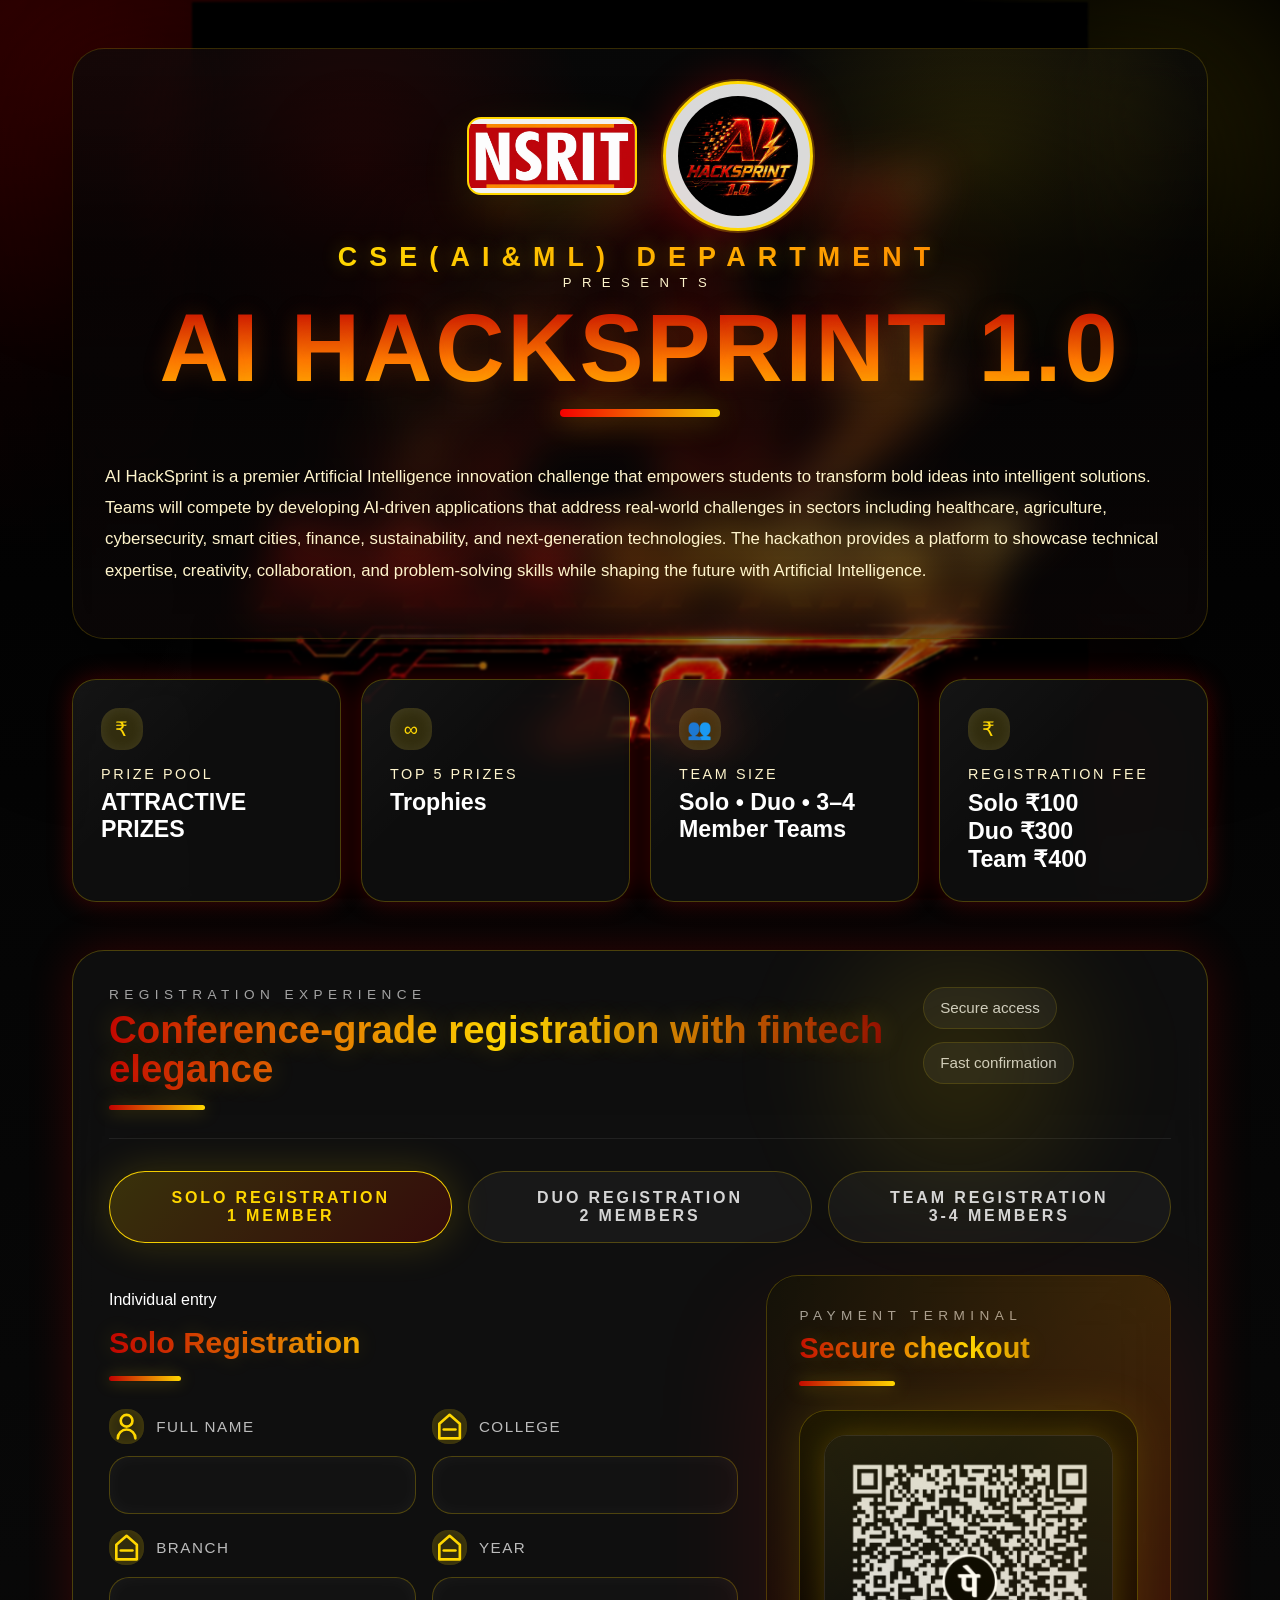
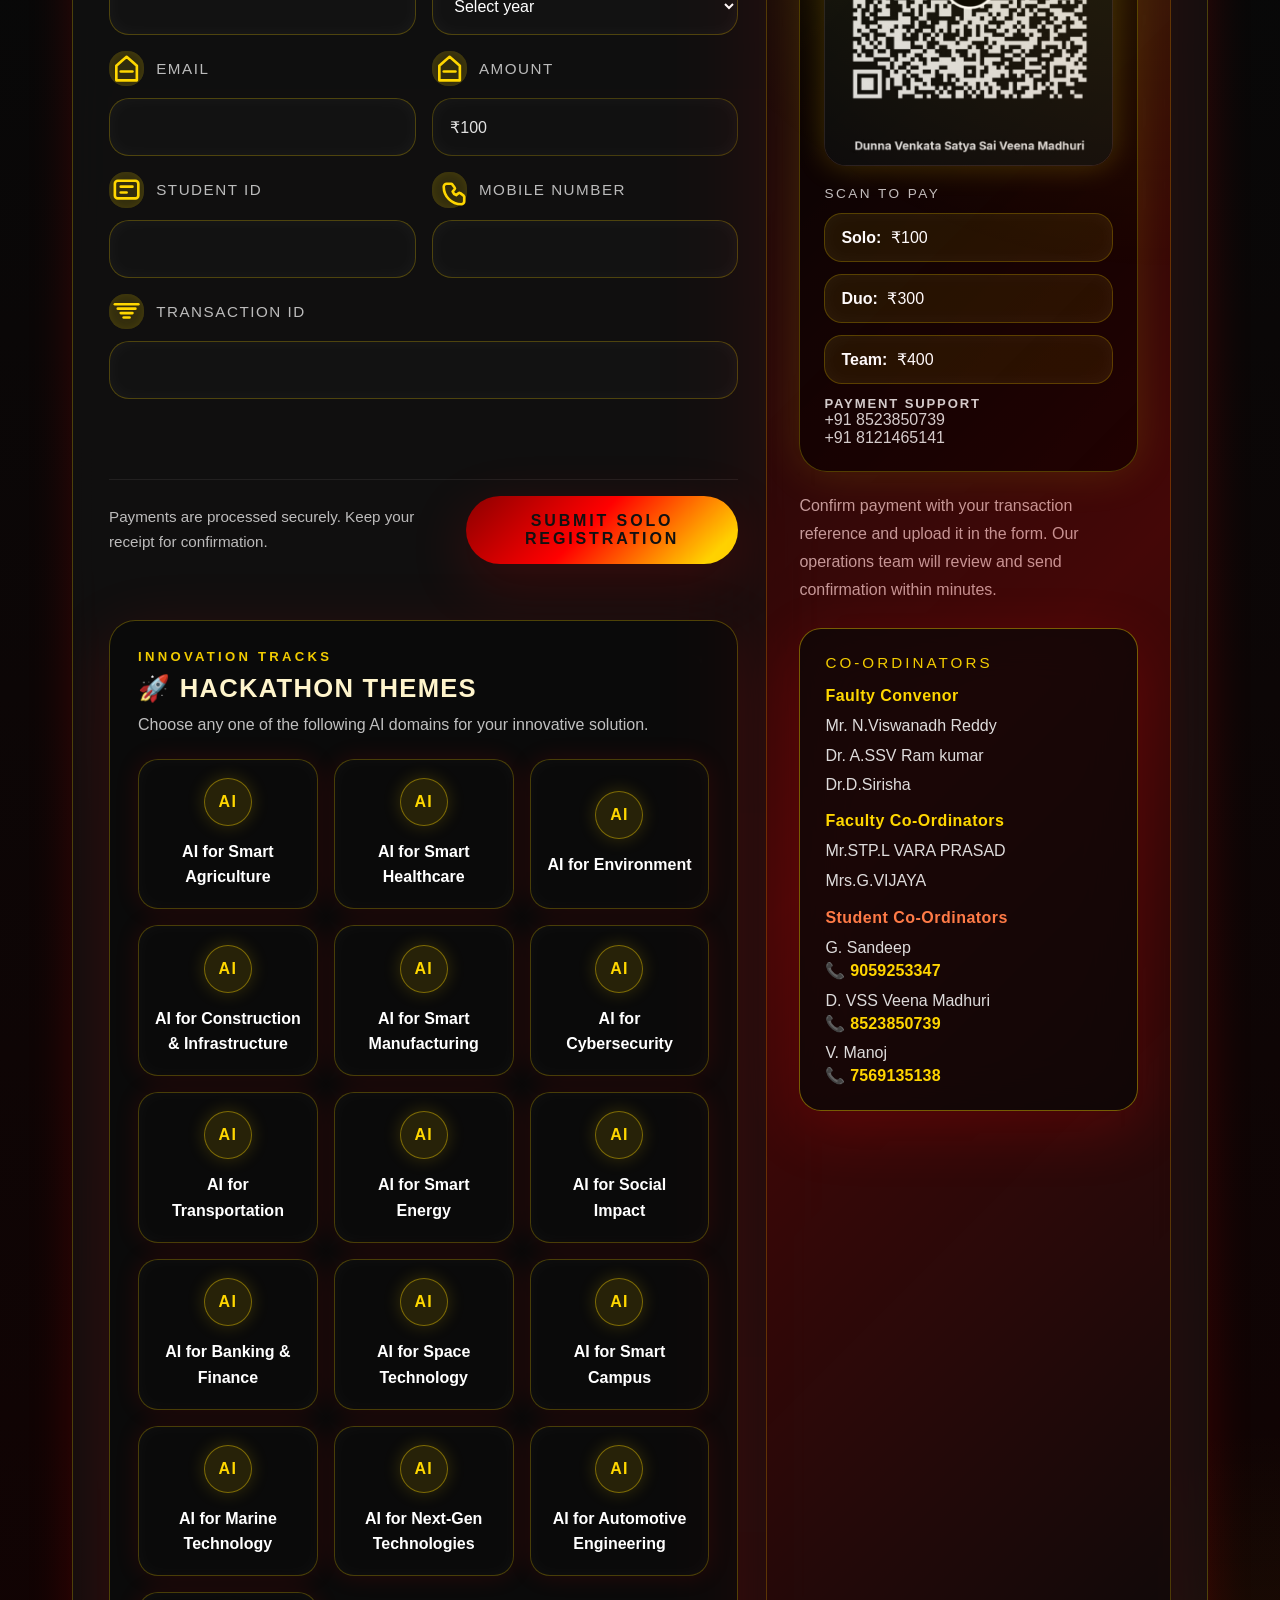
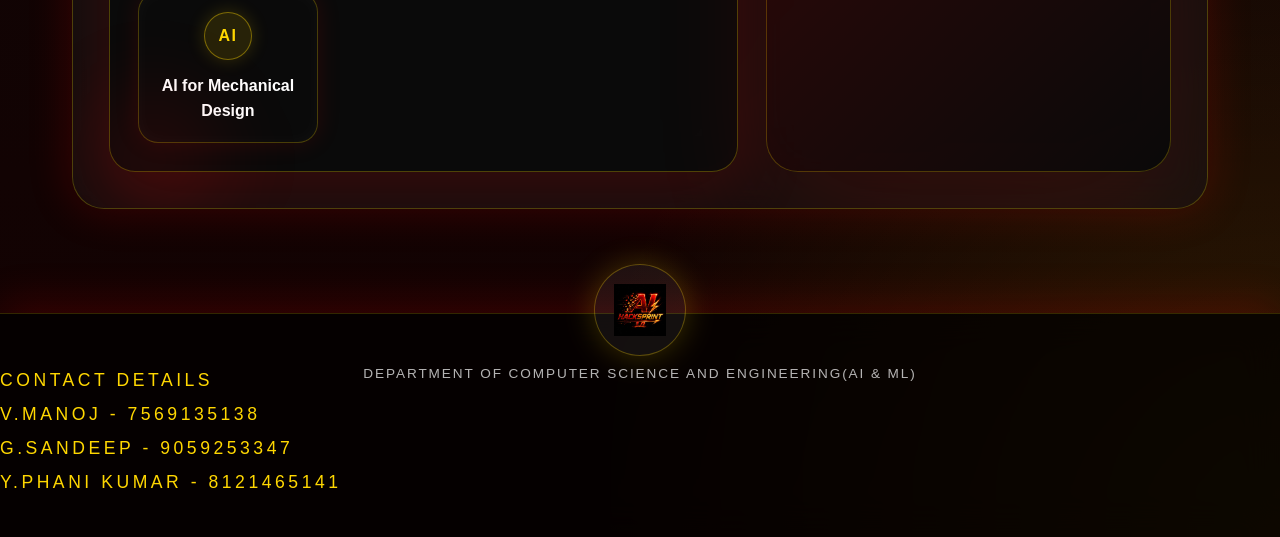
==== index.html @ 6ac60ab5 "Updated AI HackSprint hero section and premium UI" ====
﻿<!DOCTYPE html>
<html lang="en">
<head>
  <meta charset="UTF-8">
  <meta name="viewport" content="width=device-width, initial-scale=1.0">
  <title>AI HACKSPRINT | Premium Hackathon Registration</title>
  <link rel="stylesheet" href="css/style.css">
  <link rel="stylesheet" href="css/animations.css">
  <link rel="stylesheet" href="css/responsive.css">
</head>
<body>
  <main class="page">
    <header class="hero" aria-label="AI HACKSPRINT premium hackathon experience">
      <div class="hero__body">
        <div class="hero__branding">
          <div class="hero__branding-row">
            <div class="hero__logo-stack">
              <img src="images/NSRITLOGO.jpeg" alt="NSRIT logo" class="hero__nsrit-logo">
              <img src="images/logo.jpeg" alt="AI HACKSPRINT logo" class="hero__logo hero__logo--secondary">
            </div>
          </div>

          <div class="hero__brand-copy" aria-label="Department presentation">
            <p class="hero__premium-heading hero__premium-heading--main">CSE(AI&ML) DEPARTMENT</p>
            <p class="hero__premium-heading hero__premium-heading--sub">PRESENTS</p>
          </div>

          <h1 class="hero__title hero__title--hero">AI HACKSPRINT 1.0</h1>
          <p class="hero__subtitle"></p>
        </div>

        <div class="hero__summary">
          <p>AI HackSprint is a premier Artificial Intelligence innovation challenge that empowers students to transform bold ideas into intelligent solutions. Teams will compete by developing AI-driven applications that address real-world challenges in sectors including healthcare, agriculture, cybersecurity, smart cities, finance, sustainability, and next-generation technologies. The hackathon provides a platform to showcase technical expertise, creativity, collaboration, and problem-solving skills while shaping the future with Artificial Intelligence.</p>
        </div>
      </div>
    </header>

    <section class="overview-cards" aria-label="Event highlights">
      <article class="overview-card">
        <span class="overview-card__icon" aria-hidden="true">₹</span>
        <p class="overview-card__label">Prize Pool</p>
        <p class="overview-card__value">ATTRACTIVE PRIZES </p>
      </article>
      <article class="overview-card">
        <span class="overview-card__icon" aria-hidden="true">∞</span>
        <p class="overview-card__label">TOP 5 PRIZES </p>
        <p class="overview-card__value">Trophies</p>
      </article>
      <article class="overview-card">
        <span class="overview-card__icon" aria-hidden="true">👥</span>
        <p class="overview-card__label">Team Size</p>
        <p class="overview-card__value">Solo • Duo • 3–4 Member Teams</p>
      </article>
      <article class="overview-card">
        <span class="overview-card__icon" aria-hidden="true">₹</span>
        <p class="overview-card__label">Registration Fee</p>
        <p class="overview-card__value">Solo ₹100<br>Duo ₹300<br>Team ₹400</p>
      </article>
    </section>

    <section class="portal-card" aria-label="Premium registration card">
      <div class="portal-card__header">
        <div>
          <p class="portal-card__eyebrow">Registration Experience</p>
          <h2 class="portal-card__heading">Conference-grade registration with fintech elegance</h2>
        </div>
        <div class="portal-card__meta">
          <span>Secure access</span>
          <span>Fast confirmation</span>
        </div>
      </div>

      <div class="portal-card__switch" role="tablist" aria-label="Registration type tabs">
        <button type="button" class="tab-button tab-button--active" id="soloRegistrationBtn" role="tab" aria-selected="true" aria-controls="soloPanel">Solo Registration<br>1 MEMBER</br></button>
        <button type="button" class="tab-button" id="duoRegistrationBtn" role="tab" aria-selected="false" aria-controls="duoPanel">Duo Registration<br>2 MEMBERS</br></button>
        <button type="button" class="tab-button" id="teamRegistrationBtn" role="tab" aria-selected="false" aria-controls="teamPanel">Team Registration<br>3-4 MEMBERS</br></button>
      </div>

      <div class="portal-card__content">
        <main class="registration-area">
          <section class="registration-panel registration-panel--active" id="soloPanel" aria-labelledby="soloPanelTitle" role="tabpanel">
            <div class="registration-panel__header">
              <p class="registration-panel__eyebrow">Individual entry</p>
              <h3 class="registration-panel__title" id="soloPanelTitle">Solo Registration</h3>
            </div>

            <form class="registration-form" id="soloForm" novalidate>
              <div class="field-grid">
                <label class="field">
                  <div class="field__label-row">
                    <span class="field__icon" aria-hidden="true">
                      <svg viewBox="0 0 24 24" fill="none" xmlns="http://www.w3.org/2000/svg"><path d="M12 12C14.2091 12 16 10.2091 16 8C16 5.79086 14.2091 4 12 4C9.79086 4 8 5.79086 8 8C8 10.2091 9.79086 12 12 12Z" stroke="currentColor" stroke-width="1.8" stroke-linecap="round" stroke-linejoin="round"/><path d="M6 20C6 16.6863 8.68629 14 12 14C15.3137 14 18 16.6863 18 20" stroke="currentColor" stroke-width="1.8" stroke-linecap="round" stroke-linejoin="round"/></svg>
                    </span>
                    <span class="field__label">Full Name</span>
                  </div>
                  <input type="text" name="leaderName" class="field__input" autocomplete="name" required>
                </label>

                <label class="field">
                  <div class="field__label-row">
                    <span class="field__icon" aria-hidden="true">
                      <svg viewBox="0 0 24 24" fill="none" xmlns="http://www.w3.org/2000/svg"><path d="M5 20H19V10L12 4L5 10V20Z" stroke="currentColor" stroke-width="1.8" stroke-linecap="round" stroke-linejoin="round"/><path d="M8 14H16" stroke="currentColor" stroke-width="1.8" stroke-linecap="round"/></svg>
                    </span>
                    <span class="field__label">College</span>
                  </div>
                  <input type="text" name="college" class="field__input" autocomplete="organization" required>
                </label>

                <label class="field">
                  <div class="field__label-row">
                    <span class="field__icon" aria-hidden="true">
                      <svg viewBox="0 0 24 24" fill="none" xmlns="http://www.w3.org/2000/svg"><path d="M5 20H19V10L12 4L5 10V20Z" stroke="currentColor" stroke-width="1.8" stroke-linecap="round" stroke-linejoin="round"/><path d="M8 14H16" stroke="currentColor" stroke-width="1.8" stroke-linecap="round"/></svg>
                    </span>
                    <span class="field__label">Branch</span>
                  </div>
                  <input type="text" name="branch" class="field__input" required>
                </label>

                <label class="field">
                  <div class="field__label-row">
                    <span class="field__icon" aria-hidden="true">
                      <svg viewBox="0 0 24 24" fill="none" xmlns="http://www.w3.org/2000/svg"><path d="M5 20H19V10L12 4L5 10V20Z" stroke="currentColor" stroke-width="1.8" stroke-linecap="round" stroke-linejoin="round"/><path d="M8 14H16" stroke="currentColor" stroke-width="1.8" stroke-linecap="round"/></svg>
                    </span>
                    <span class="field__label">Year</span>
                  </div>
                  <select name="year" class="field__input" required>
                    <option value="">Select year</option>
                    <option value="1st Year">1st Year</option>
                    <option value="2nd Year">2nd Year</option>
                    <option value="3rd Year">3rd Year</option>
                    <option value="4th Year">4th Year</option>
                  </select>
                </label>

                <label class="field">
                  <div class="field__label-row">
                    <span class="field__icon" aria-hidden="true">
                      <svg viewBox="0 0 24 24" fill="none" xmlns="http://www.w3.org/2000/svg"><path d="M5 20H19V10L12 4L5 10V20Z" stroke="currentColor" stroke-width="1.8" stroke-linecap="round" stroke-linejoin="round"/><path d="M8 14H16" stroke="currentColor" stroke-width="1.8" stroke-linecap="round"/></svg>
                    </span>
                    <span class="field__label">Email</span>
                  </div>
                  <input type="email" name="email" class="field__input" required>
                </label>

                <label class="field">
                  <div class="field__label-row">
                    <span class="field__icon" aria-hidden="true">
                      <svg viewBox="0 0 24 24" fill="none" xmlns="http://www.w3.org/2000/svg"><path d="M5 20H19V10L12 4L5 10V20Z" stroke="currentColor" stroke-width="1.8" stroke-linecap="round" stroke-linejoin="round"/><path d="M8 14H16" stroke="currentColor" stroke-width="1.8" stroke-linecap="round"/></svg>
                    </span>
                    <span class="field__label">Amount</span>
                  </div>
                  <input type="text" name="amount" class="field__input" value="₹100" readonly required>
                </label>

                <label class="field">
                  <div class="field__label-row">
                    <span class="field__icon" aria-hidden="true">
                      <svg viewBox="0 0 24 24" fill="none" xmlns="http://www.w3.org/2000/svg"><rect x="4" y="6" width="16" height="12" rx="2" stroke="currentColor" stroke-width="1.8"/><path d="M8 10H16" stroke="currentColor" stroke-width="1.8" stroke-linecap="round"/><path d="M8 14H12" stroke="currentColor" stroke-width="1.8" stroke-linecap="round"/></svg>
                    </span>
                    <span class="field__label">Student ID</span>
                  </div>
                  <input type="text" name="rollNumber" class="field__input" required>
                </label>

                <label class="field">
                  <div class="field__label-row">
                    <span class="field__icon" aria-hidden="true">
                      <svg viewBox="0 0 24 24" fill="none" xmlns="http://www.w3.org/2000/svg"><path d="M22 16.92V20C22 20.5304 21.7893 21.0391 21.4142 21.4142C21.0391 21.7893 20.5304 22 20 22C13.3726 22 8 16.6274 8 10C8 9.46957 8.21071 8.96086 8.58579 8.58579C8.96086 8.21071 9.46957 8 10 8H13.08C13.3269 8 13.5626 8.10536 13.7322 8.2929L15.42 10.58C15.7032 10.9313 15.7027 11.4209 15.4174 11.7713L14.09 13.42C14.4474 14.5457 15.3053 15.4037 16.43 15.761L18.08 14.43C18.4304 14.1447 18.92 14.1442 19.2713 14.4274L21.58 16.12C21.768 16.2899 21.873 16.5256 21.873 16.7725V16.92Z" stroke="currentColor" stroke-width="1.8" stroke-linecap="round" stroke-linejoin="round"/></svg>
                    </span>
                    <span class="field__label">Mobile Number</span>
                  </div>
                  <input type="tel" name="mobile" class="field__input" autocomplete="tel" required>
                </label>

                <label class="field field--full">
                  <div class="field__label-row">
                    <span class="field__icon" aria-hidden="true">
                      <svg viewBox="0 0 24 24" fill="none" xmlns="http://www.w3.org/2000/svg"><path d="M4 7H20" stroke="currentColor" stroke-width="1.8" stroke-linecap="round"/><path d="M6 10H18" stroke="currentColor" stroke-width="1.8" stroke-linecap="round"/><path d="M8 13H16" stroke="currentColor" stroke-width="1.8" stroke-linecap="round"/><path d="M10 16H14" stroke="currentColor" stroke-width="1.8" stroke-linecap="round"/></svg>
                    </span>
                    <span class="field__label">Transaction ID</span>
                  </div>
                  <input type="text" name="transactionId" class="field__input" required>
                </label>
              </div>

              <div class="form-status" id="soloStatus" aria-live="polite"></div>

              <div class="form-footer">
                <p class="form-footer__note">Payments are processed securely. Keep your receipt for confirmation.</p>
                <button type="submit" class="button button--primary">Submit Solo Registration</button>
              </div>
            </form>
          </section>

          <section class="registration-panel" id="duoPanel" aria-labelledby="duoPanelTitle" role="tabpanel" hidden>
            <div class="registration-panel__header">
              <p class="registration-panel__eyebrow">Duo entry</p>
              <h3 class="registration-panel__title" id="duoPanelTitle">Duo Registration</h3>
            </div>

            <form class="registration-form" id="duoForm" novalidate>
              <div class="field-grid">
                <label class="field">
                  <div class="field__label-row">
                    <span class="field__icon" aria-hidden="true">
                      <svg viewBox="0 0 24 24" fill="none" xmlns="http://www.w3.org/2000/svg"><path d="M16 21V19C16 17.9391 15.5786 16.9217 14.8284 16.1716C14.0783 15.4214 13.0609 15 12 15C10.9391 15 9.92172 15.4214 9.17157 16.1716C8.42143 16.9217 8 17.9391 8 19V21" stroke="currentColor" stroke-width="1.8" stroke-linecap="round" stroke-linejoin="round"/><path d="M12 11C14.2091 11 16 9.20914 16 7C16 4.79086 14.2091 3 12 3C9.79086 3 8 4.79086 8 7C8 9.20914 9.79086 11 12 11Z" stroke="currentColor" stroke-width="1.8" stroke-linecap="round" stroke-linejoin="round"/><path d="M20 8V13" stroke="currentColor" stroke-width="1.8" stroke-linecap="round"/><path d="M4 8V13" stroke="currentColor" stroke-width="1.8" stroke-linecap="round"/><path d="M4 13H20" stroke="currentColor" stroke-width="1.8" stroke-linecap="round"/></svg>
                    </span>
                    <span class="field__label">Team Name</span>
                  </div>
                  <input type="text" name="teamName" class="field__input" required>
                </label>

                <label class="field">
                  <div class="field__label-row">
                    <span class="field__icon" aria-hidden="true">
                      <svg viewBox="0 0 24 24" fill="none" xmlns="http://www.w3.org/2000/svg"><path d="M12 12C14.2091 12 16 10.2091 16 8C16 5.79086 14.2091 4 12 4C9.79086 4 8 5.79086 8 8C8 10.2091 9.79086 12 12 12Z" stroke="currentColor" stroke-width="1.8" stroke-linecap="round" stroke-linejoin="round"/><path d="M6 20C6 16.6863 8.68629 14 12 14C15.3137 14 18 16.6863 18 20" stroke="currentColor" stroke-width="1.8" stroke-linecap="round" stroke-linejoin="round"/></svg>
                    </span>
                    <span class="field__label">Leader Full Name</span>
                  </div>
                  <input type="text" name="leaderName" class="field__input" autocomplete="name" required>
                </label>

                <label class="field">
                  <div class="field__label-row">
                    <span class="field__icon" aria-hidden="true">
                      <svg viewBox="0 0 24 24" fill="none" xmlns="http://www.w3.org/2000/svg"><path d="M22 16.92V20C22 20.5304 21.7893 21.0391 21.4142 21.4142C21.0391 21.7893 20.5304 22 20 22C13.3726 22 8 16.6274 8 10C8 9.46957 8.21071 8.96086 8.58579 8.58579C8.96086 8.21071 9.46957 8 10 8H13.08C13.3269 8 13.5626 8.10536 13.7322 8.2929L15.42 10.58C15.7032 10.9313 15.7027 11.4209 15.4174 11.7713L14.09 13.42C14.4474 14.5457 15.3053 15.4037 16.43 15.761L18.08 14.43C18.4304 14.1447 18.92 14.1442 19.2713 14.4274L21.58 16.12C21.768 16.2899 21.873 16.5256 21.873 16.7725V16.92Z" stroke="currentColor" stroke-width="1.8" stroke-linecap="round" stroke-linejoin="round"/></svg>
                    </span>
                    <span class="field__label">Leader Roll Number</span>
                  </div>
                  <input type="text" name="leaderRollNumber" class="field__input" required>
                </label>

                <label class="field">
                  <div class="field__label-row">
                    <span class="field__icon" aria-hidden="true">
                      <svg viewBox="0 0 24 24" fill="none" xmlns="http://www.w3.org/2000/svg"><path d="M22 16.92V20C22 20.5304 21.7893 21.0391 21.4142 21.4142C21.0391 21.7893 20.5304 22 20 22C13.3726 22 8 16.6274 8 10C8 9.46957 8.21071 8.96086 8.58579 8.58579C8.96086 8.21071 9.46957 8 10 8H13.08C13.3269 8 13.5626 8.10536 13.7322 8.2929L15.42 10.58C15.7032 10.9313 15.7027 11.4209 15.4174 11.7713L14.09 13.42C14.4474 14.5457 15.3053 15.4037 16.43 15.761L18.08 14.43C18.4304 14.1447 18.92 14.1442 19.2713 14.4274L21.58 16.12C21.768 16.2899 21.873 16.5256 21.873 16.7725V16.92Z" stroke="currentColor" stroke-width="1.8" stroke-linecap="round" stroke-linejoin="round"/></svg>
                    </span>
                    <span class="field__label">Leader Mobile Number</span>
                  </div>
                  <input type="tel" name="leaderMobile" class="field__input" autocomplete="tel" required>
                </label>

                <label class="field">
                  <div class="field__label-row">
                    <span class="field__icon" aria-hidden="true">
                      <svg viewBox="0 0 24 24" fill="none" xmlns="http://www.w3.org/2000/svg"><path d="M5 20H19V10L12 4L5 10V20Z" stroke="currentColor" stroke-width="1.8" stroke-linecap="round" stroke-linejoin="round"/><path d="M8 14H16" stroke="currentColor" stroke-width="1.8" stroke-linecap="round"/></svg>
                    </span>
                    <span class="field__label">Leader Email Address</span>
                  </div>
                  <input type="email" name="leaderEmail" class="field__input" required>
                </label>

                <label class="field">
                  <div class="field__label-row">
                    <span class="field__icon" aria-hidden="true">
                      <svg viewBox="0 0 24 24" fill="none" xmlns="http://www.w3.org/2000/svg"><path d="M5 20H19V10L12 4L5 10V20Z" stroke="currentColor" stroke-width="1.8" stroke-linecap="round" stroke-linejoin="round"/><path d="M8 14H16" stroke="currentColor" stroke-width="1.8" stroke-linecap="round"/></svg>
                    </span>
                    <span class="field__label">Leader Branch</span>
                  </div>
                  <input type="text" name="leaderBranch" class="field__input" required>
                </label>

                <label class="field">
                  <div class="field__label-row">
                    <span class="field__icon" aria-hidden="true">
                      <svg viewBox="0 0 24 24" fill="none" xmlns="http://www.w3.org/2000/svg"><path d="M5 20H19V10L12 4L5 10V20Z" stroke="currentColor" stroke-width="1.8" stroke-linecap="round" stroke-linejoin="round"/><path d="M8 14H16" stroke="currentColor" stroke-width="1.8" stroke-linecap="round"/></svg>
                    </span>
                    <span class="field__label">Leader Year</span>
                  </div>
                  <select name="leaderYear" class="field__input" required>
                    <option value="">Select year</option>
                    <option value="1st Year">1st Year</option>
                    <option value="2nd Year">2nd Year</option>
                    <option value="3rd Year">3rd Year</option>
                    <option value="4th Year">4th Year</option>
                  </select>
                </label>

                <label class="field">
                  <div class="field__label-row">
                    <span class="field__icon" aria-hidden="true">
                      <svg viewBox="0 0 24 24" fill="none" xmlns="http://www.w3.org/2000/svg"><path d="M5 20H19V10L12 4L5 10V20Z" stroke="currentColor" stroke-width="1.8" stroke-linecap="round" stroke-linejoin="round"/><path d="M8 14H16" stroke="currentColor" stroke-width="1.8" stroke-linecap="round"/></svg>
                    </span>
                    <span class="field__label">College Name</span>
                  </div>
                  <input type="text" name="college" class="field__input" required>
                </label>

                <label class="field">
                  <div class="field__label-row">
                    <span class="field__icon" aria-hidden="true">
                      <svg viewBox="0 0 24 24" fill="none" xmlns="http://www.w3.org/2000/svg"><path d="M12 12C14.2091 12 16 10.2091 16 8C16 5.79086 14.2091 4 12 4C9.79086 4 8 5.79086 8 8C8 10.2091 9.79086 12 12 12Z" stroke="currentColor" stroke-width="1.8" stroke-linecap="round" stroke-linejoin="round"/><path d="M6 20C6 16.6863 8.68629 14 12 14C15.3137 14 18 16.6863 18 20" stroke="currentColor" stroke-width="1.8" stroke-linecap="round" stroke-linejoin="round"/></svg>
                    </span>
                    <span class="field__label">Member 2 Full Name</span>
                  </div>
                  <input type="text" name="member2Name" class="field__input" required>
                </label>

                <label class="field">
                  <div class="field__label-row">
                    <span class="field__icon" aria-hidden="true">
                      <svg viewBox="0 0 24 24" fill="none" xmlns="http://www.w3.org/2000/svg"><path d="M22 16.92V20C22 20.5304 21.7893 21.0391 21.4142 21.4142C21.0391 21.7893 20.5304 22 20 22C13.3726 22 8 16.6274 8 10C8 9.46957 8.21071 8.96086 8.58579 8.58579C8.96086 8.21071 9.46957 8 10 8H13.08C13.3269 8 13.5626 8.10536 13.7322 8.2929L15.42 10.58C15.7032 10.9313 15.7027 11.4209 15.4174 11.7713L14.09 13.42C14.4474 14.5457 15.3053 15.4037 16.43 15.761L18.08 14.43C18.4304 14.1447 18.92 14.1442 19.2713 14.4274L21.58 16.12C21.768 16.2899 21.873 16.5256 21.873 16.7725V16.92Z" stroke="currentColor" stroke-width="1.8" stroke-linecap="round" stroke-linejoin="round"/></svg>
                    </span>
                    <span class="field__label">Member 2 Roll Number</span>
                  </div>
                  <input type="text" name="member2RollNumber" class="field__input" required>
                </label>

                <label class="field">
                  <div class="field__label-row">
                    <span class="field__icon" aria-hidden="true">
                      <svg viewBox="0 0 24 24" fill="none" xmlns="http://www.w3.org/2000/svg"><path d="M22 16.92V20C22 20.5304 21.7893 21.0391 21.4142 21.4142C21.0391 21.7893 20.5304 22 20 22C13.3726 22 8 16.6274 8 10C8 9.46957 8.21071 8.96086 8.58579 8.58579C8.96086 8.21071 9.46957 8 10 8H13.08C13.3269 8 13.5626 8.10536 13.7322 8.2929L15.42 10.58C15.7032 10.9313 15.7027 11.4209 15.4174 11.7713L14.09 13.42C14.4474 14.5457 15.3053 15.4037 16.43 15.761L18.08 14.43C18.4304 14.1447 18.92 14.1442 19.2713 14.4274L21.58 16.12C21.768 16.2899 21.873 16.5256 21.873 16.7725V16.92Z" stroke="currentColor" stroke-width="1.8" stroke-linecap="round" stroke-linejoin="round"/></svg>
                    </span>
                    <span class="field__label">Member 2 Mobile Number</span>
                  </div>
                  <input type="tel" name="member2Mobile" class="field__input" required>
                </label>

                <label class="field">
                  <div class="field__label-row">
                    <span class="field__icon" aria-hidden="true">
                      <svg viewBox="0 0 24 24" fill="none" xmlns="http://www.w3.org/2000/svg"><path d="M5 20H19V10L12 4L5 10V20Z" stroke="currentColor" stroke-width="1.8" stroke-linecap="round" stroke-linejoin="round"/><path d="M8 14H16" stroke="currentColor" stroke-width="1.8" stroke-linecap="round"/></svg>
                    </span>
                    <span class="field__label">Member 2 Email Address</span>
                  </div>
                  <input type="email" name="member2Email" class="field__input" required>
                </label>

                <label class="field">
                  <div class="field__label-row">
                    <span class="field__icon" aria-hidden="true">
                      <svg viewBox="0 0 24 24" fill="none" xmlns="http://www.w3.org/2000/svg"><path d="M5 20H19V10L12 4L5 10V20Z" stroke="currentColor" stroke-width="1.8" stroke-linecap="round" stroke-linejoin="round"/><path d="M8 14H16" stroke="currentColor" stroke-width="1.8" stroke-linecap="round"/></svg>
                    </span>
                    <span class="field__label">Member 2 Branch</span>
                  </div>
                  <input type="text" name="member2Branch" class="field__input" required>
                </label>

                <label class="field">
                  <div class="field__label-row">
                    <span class="field__icon" aria-hidden="true">
                      <svg viewBox="0 0 24 24" fill="none" xmlns="http://www.w3.org/2000/svg"><path d="M5 20H19V10L12 4L5 10V20Z" stroke="currentColor" stroke-width="1.8" stroke-linecap="round" stroke-linejoin="round"/><path d="M8 14H16" stroke="currentColor" stroke-width="1.8" stroke-linecap="round"/></svg>
                    </span>
                    <span class="field__label">Member 2 Year</span>
                  </div>
                  <select name="member2Year" class="field__input" required>
                    <option value="">Select year</option>
                    <option value="1st Year">1st Year</option>
                    <option value="2nd Year">2nd Year</option>
                    <option value="3rd Year">3rd Year</option>
                    <option value="4th Year">4th Year</option>
                  </select>
                </label>

                <label class="field">
                  <div class="field__label-row">
                    <span class="field__icon" aria-hidden="true">
                      <svg viewBox="0 0 24 24" fill="none" xmlns="http://www.w3.org/2000/svg"><path d="M5 20H19V10L12 4L5 10V20Z" stroke="currentColor" stroke-width="1.8" stroke-linecap="round" stroke-linejoin="round"/><path d="M8 14H16" stroke="currentColor" stroke-width="1.8" stroke-linecap="round"/></svg>
                    </span>
                    <span class="field__label">Member 2 College Name</span>
                  </div>
                  <input type="text" name="member2College" class="field__input" required>
                </label>

                <label class="field">
                  <div class="field__label-row">
                    <span class="field__icon" aria-hidden="true">
                      <svg viewBox="0 0 24 24" fill="none" xmlns="http://www.w3.org/2000/svg"><rect x="4" y="6" width="16" height="12" rx="2" stroke="currentColor" stroke-width="1.8"/><path d="M8 10H16" stroke="currentColor" stroke-width="1.8" stroke-linecap="round"/><path d="M8 14H12" stroke="currentColor" stroke-width="1.8" stroke-linecap="round"/></svg>
                    </span>
                    <span class="field__label">Amount</span>
                  </div>
                  <input type="text" name="amount" class="field__input" value="₹300" readonly required>
                </label>

                <label class="field field--full">
                  <div class="field__label-row">
                    <span class="field__icon" aria-hidden="true">
                      <svg viewBox="0 0 24 24" fill="none" xmlns="http://www.w3.org/2000/svg"><path d="M4 7H20" stroke="currentColor" stroke-width="1.8" stroke-linecap="round"/><path d="M6 10H18" stroke="currentColor" stroke-width="1.8" stroke-linecap="round"/><path d="M8 13H16" stroke="currentColor" stroke-width="1.8" stroke-linecap="round"/><path d="M10 16H14" stroke="currentColor" stroke-width="1.8" stroke-linecap="round"/></svg>
                    </span>
                    <span class="field__label">Transaction ID</span>
                  </div>
                  <input type="text" name="transactionId" class="field__input" required>
                </label>
              </div>

              <div class="form-status" id="duoStatus" aria-live="polite"></div>

              <div class="form-footer">
                <p class="form-footer__note">Register both participants together and complete payment once.</p>
                <button type="submit" class="button button--primary">Submit Duo Registration</button>
              </div>
            </form>
          </section>

          <section class="registration-panel" id="teamPanel" aria-labelledby="teamPanelTitle" role="tabpanel" hidden>
            <div class="registration-panel__header">
              <p class="registration-panel__eyebrow">Team entry</p>
              <h3 class="registration-panel__title" id="teamPanelTitle">Team Registration</h3>
            </div>

            <form class="registration-form" id="teamForm" novalidate>
              <div class="field-grid">
                <label class="field">
                  <div class="field__label-row">
                    <span class="field__icon" aria-hidden="true">
                      <svg viewBox="0 0 24 24" fill="none" xmlns="http://www.w3.org/2000/svg"><path d="M16 21V19C16 17.9391 15.5786 16.9217 14.8284 16.1716C14.0783 15.4214 13.0609 15 12 15C10.9391 15 9.92172 15.4214 9.17157 16.1716C8.42143 16.9217 8 17.9391 8 19V21" stroke="currentColor" stroke-width="1.8" stroke-linecap="round" stroke-linejoin="round"/><path d="M12 11C14.2091 11 16 9.20914 16 7C16 4.79086 14.2091 3 12 3C9.79086 3 8 4.79086 8 7C8 9.20914 9.79086 11 12 11Z" stroke="currentColor" stroke-width="1.8" stroke-linecap="round" stroke-linejoin="round"/><path d="M20 8V13" stroke="currentColor" stroke-width="1.8" stroke-linecap="round"/><path d="M4 8V13" stroke="currentColor" stroke-width="1.8" stroke-linecap="round"/><path d="M4 13H20" stroke="currentColor" stroke-width="1.8" stroke-linecap="round"/></svg>
                    </span>
                    <span class="field__label">Team Name</span>
                  </div>
                  <input type="text" name="teamName" class="field__input" required>
                </label>

                <label class="field">
                  <div class="field__label-row">
                    <span class="field__icon" aria-hidden="true">
                      <svg viewBox="0 0 24 24" fill="none" xmlns="http://www.w3.org/2000/svg"><path d="M12 11C14.2091 11 16 9.20914 16 7C16 4.79086 14.2091 3 12 3C9.79086 3 8 4.79086 8 7C8 9.20914 9.79086 11 12 11Z" stroke="currentColor" stroke-width="1.8" stroke-linecap="round" stroke-linejoin="round"/><path d="M4 21V19C4 17.9391 4.42143 16.9217 5.17157 16.1716C5.92172 15.4214 6.93913 15 8 15H16C17.0609 15 18.0783 15.4214 18.8284 16.1716C19.5786 16.9217 20 17.9391 20 19V21" stroke="currentColor" stroke-width="1.8" stroke-linecap="round" stroke-linejoin="round"/></svg>
                    </span>
                    <span class="field__label">Leader Name</span>
                  </div>
                  <input type="text" name="leaderName" class="field__input" autocomplete="name" required>
                </label>

                <label class="field">
                  <div class="field__label-row">
                    <span class="field__icon" aria-hidden="true">
                      <svg viewBox="0 0 24 24" fill="none" xmlns="http://www.w3.org/2000/svg"><path d="M22 16.92V20C22 20.5304 21.7893 21.0391 21.4142 21.4142C21.0391 21.7893 20.5304 22 20 22C13.3726 22 8 16.6274 8 10C8 9.46957 8.21071 8.96086 8.58579 8.58579C8.96086 8.21071 9.46957 8 10 8H13.08C13.3269 8 13.5626 8.10536 13.7322 8.2929L15.42 10.58C15.7032 10.9313 15.7027 11.4209 15.4174 11.7713L14.09 13.42C14.4474 14.5457 15.3053 15.4037 16.43 15.761L18.08 14.43C18.4304 14.1447 18.92 14.1442 19.2713 14.4274L21.58 16.12C21.768 16.2899 21.873 16.5256 21.873 16.7725V16.92Z" stroke="currentColor" stroke-width="1.8" stroke-linecap="round" stroke-linejoin="round"/></svg>
                    </span>
                    <span class="field__label">Leader Mobile</span>
                  </div>
                  <input type="tel" name="mobile" class="field__input" autocomplete="tel" required>
                </label>

                <label class="field">
                  <div class="field__label-row">
                    <span class="field__icon" aria-hidden="true">
                      <svg viewBox="0 0 24 24" fill="none" xmlns="http://www.w3.org/2000/svg"><path d="M22 16.92V20C22 20.5304 21.7893 21.0391 21.4142 21.4142C21.0391 21.7893 20.5304 22 20 22C13.3726 22 8 16.6274 8 10C8 9.46957 8.21071 8.96086 8.58579 8.58579C8.96086 8.21071 9.46957 8 10 8H13.08C13.3269 8 13.5626 8.10536 13.7322 8.2929L15.42 10.58C15.7032 10.9313 15.7027 11.4209 15.4174 11.7713L14.09 13.42C14.4474 14.5457 15.3053 15.4037 16.43 15.761L18.08 14.43C18.4304 14.1447 18.92 14.1442 19.2713 14.4274L21.58 16.12C21.768 16.2899 21.873 16.5256 21.873 16.7725V16.92Z" stroke="currentColor" stroke-width="1.8" stroke-linecap="round" stroke-linejoin="round"/></svg>
                    </span>
                    <span class="field__label">Leader Roll Number</span>
                  </div>
                  <input type="text" id="leaderRollNumber" name="rollNumber" class="field__input" required>
                </label>

                <label class="field">
                  <div class="field__label-row">
                    <span class="field__icon" aria-hidden="true">
                      <svg viewBox="0 0 24 24" fill="none" xmlns="http://www.w3.org/2000/svg"><path d="M22 16.92V20C22 20.5304 21.7893 21.0391 21.4142 21.4142C21.0391 21.7893 20.5304 22 20 22C13.3726 22 8 16.6274 8 10C8 9.46957 8.21071 8.96086 8.58579 8.58579C8.96086 8.21071 9.46957 8 10 8H13.08C13.3269 8 13.5626 8.10536 13.7322 8.2929L15.42 10.58C15.7032 10.9313 15.7027 11.4209 15.4174 11.7713L14.09 13.42C14.4474 14.5457 15.3053 15.4037 16.43 15.761L18.08 14.43C18.4304 14.1447 18.92 14.1442 19.2713 14.4274L21.58 16.12C21.768 16.2899 21.873 16.5256 21.873 16.7725V16.92Z" stroke="currentColor" stroke-width="1.8" stroke-linecap="round" stroke-linejoin="round"/></svg>
                    </span>
                    <span class="field__label">Amount</span>
                  </div>
                  <input type="text" name="amount" class="field__input" value="₹400" readonly required>
                </label>

                <label class="field">
                  <div class="field__label-row">
                    <span class="field__icon" aria-hidden="true">
                      <svg viewBox="0 0 24 24" fill="none" xmlns="http://www.w3.org/2000/svg"><path d="M5 20H19V10L12 4L5 10V20Z" stroke="currentColor" stroke-width="1.8" stroke-linecap="round" stroke-linejoin="round"/><path d="M8 14H16" stroke="currentColor" stroke-width="1.8" stroke-linecap="round"/></svg>
                    </span>
                    <span class="field__label">Leader Branch</span>
                  </div>
                  <input type="text" name="leaderBranch" class="field__input" required>
                </label>

                <label class="field">
                  <div class="field__label-row">
                    <span class="field__icon" aria-hidden="true">
                      <svg viewBox="0 0 24 24" fill="none" xmlns="http://www.w3.org/2000/svg"><path d="M5 20H19V10L12 4L5 10V20Z" stroke="currentColor" stroke-width="1.8" stroke-linecap="round" stroke-linejoin="round"/><path d="M8 14H16" stroke="currentColor" stroke-width="1.8" stroke-linecap="round"/></svg>
                    </span>
                    <span class="field__label">Leader Year</span>
                  </div>
                  <select name="leaderYear" class="field__input" required>
                    <option value="">Select year</option>
                    <option value="1st Year">1st Year</option>
                    <option value="2nd Year">2nd Year</option>
                    <option value="3rd Year">3rd Year</option>
                    <option value="4th Year">4th Year</option>
                  </select>
                </label>

                <label class="field">
                  <div class="field__label-row">
                    <span class="field__icon" aria-hidden="true">
                      <svg viewBox="0 0 24 24" fill="none" xmlns="http://www.w3.org/2000/svg"><path d="M5 20H19V10L12 4L5 10V20Z" stroke="currentColor" stroke-width="1.8" stroke-linecap="round" stroke-linejoin="round"/><path d="M8 14H16" stroke="currentColor" stroke-width="1.8" stroke-linecap="round"/></svg>
                    </span>
                    <span class="field__label">Leader Email</span>
                  </div>
                  <input type="email" name="leaderEmail" class="field__input" required>
                </label>

                <label class="field">
                  <div class="field__label-row">
                    <span class="field__icon" aria-hidden="true">
                      <svg viewBox="0 0 24 24" fill="none" xmlns="http://www.w3.org/2000/svg"><path d="M5 20H19V10L12 4L5 10V20Z" stroke="currentColor" stroke-width="1.8" stroke-linecap="round" stroke-linejoin="round"/><path d="M8 14H16" stroke="currentColor" stroke-width="1.8" stroke-linecap="round"/></svg>
                    </span>
                    <span class="field__label">College</span>
                  </div>
                  <input type="text" name="college" class="field__input" required>
                </label>

                <label class="field">
                  <div class="field__label-row">
                    <span class="field__icon" aria-hidden="true">
                      <svg viewBox="0 0 24 24" fill="none" xmlns="http://www.w3.org/2000/svg"><path d="M6 20H18" stroke="currentColor" stroke-width="1.8" stroke-linecap="round"/><path d="M8 20V12C8 11.4477 8.44772 11 9 11H15C15.5523 11 16 11.4477 16 12V20" stroke="currentColor" stroke-width="1.8" stroke-linecap="round" stroke-linejoin="round"/><path d="M8 8H16" stroke="currentColor" stroke-width="1.8" stroke-linecap="round"/><path d="M10 4H14" stroke="currentColor" stroke-width="1.8" stroke-linecap="round"/></svg>
                    </span>
                    <span class="field__label">Team Size</span>
                  </div>
                  <select name="teamSize" class="field__input" id="teamSize" required>
                    <option value="3">3 Members</option>
                    <option value="4">4 Members</option>
                  </select>
                </label>

                <div class="team-members" id="teamMembersContainer"></div>

                <label class="field field--full">
                  <div class="field__label-row">
                    <span class="field__icon" aria-hidden="true">
                      <svg viewBox="0 0 24 24" fill="none" xmlns="http://www.w3.org/2000/svg"><path d="M4 7H20" stroke="currentColor" stroke-width="1.8" stroke-linecap="round"/><path d="M6 10H18" stroke="currentColor" stroke-width="1.8" stroke-linecap="round"/><path d="M8 13H16" stroke="currentColor" stroke-width="1.8" stroke-linecap="round"/><path d="M10 16H14" stroke="currentColor" stroke-width="1.8" stroke-linecap="round"/></svg>
                    </span>
                    <span class="field__label">Transaction ID</span>
                  </div>
                  <input type="text" name="transactionId" class="field__input" required>
                </label>
              </div>

              <div class="form-status" id="teamStatus" aria-live="polite"></div>

              <div class="form-footer">
                <p class="form-footer__note">Register the full team and save time by completing payment once.</p>
                <button type="submit" class="button button--primary">Submit Team Registration</button>
              </div>
            </form>
          </section>

          <section class="themes-section" aria-labelledby="themesTitle">
            <div class="themes-section__header">
              <p class="themes-section__eyebrow">Innovation Tracks</p>
              <h3 class="themes-section__title" id="themesTitle">🚀 HACKATHON THEMES</h3>
              <p class="themes-section__subtitle">Choose any one of the following AI domains for your innovative solution.</p>
            </div>

            <div class="themes-section__grid">
              <article class="theme-card">
                <div class="theme-card__icon" aria-hidden="true">AI</div>
                <h4 class="theme-card__title">AI for Smart Agriculture</h4>
              </article>
              <article class="theme-card">
                <div class="theme-card__icon" aria-hidden="true">AI</div>
                <h4 class="theme-card__title">AI for Smart Healthcare</h4>
              </article>
              <article class="theme-card">
                <div class="theme-card__icon" aria-hidden="true">AI</div>
                <h4 class="theme-card__title">AI for Environment</h4>
              </article>
              <article class="theme-card">
                <div class="theme-card__icon" aria-hidden="true">AI</div>
                <h4 class="theme-card__title">AI for Construction &amp; Infrastructure</h4>
              </article>
              <article class="theme-card">
                <div class="theme-card__icon" aria-hidden="true">AI</div>
                <h4 class="theme-card__title">AI for Smart Manufacturing</h4>
              </article>
              <article class="theme-card">
                <div class="theme-card__icon" aria-hidden="true">AI</div>
                <h4 class="theme-card__title">AI for Cybersecurity</h4>
              </article>
              <article class="theme-card">
                <div class="theme-card__icon" aria-hidden="true">AI</div>
                <h4 class="theme-card__title">AI for Transportation</h4>
              </article>
              <article class="theme-card">
                <div class="theme-card__icon" aria-hidden="true">AI</div>
                <h4 class="theme-card__title">AI for Smart Energy</h4>
              </article>
              <article class="theme-card">
                <div class="theme-card__icon" aria-hidden="true">AI</div>
                <h4 class="theme-card__title">AI for Social Impact</h4>
              </article>
              <article class="theme-card">
                <div class="theme-card__icon" aria-hidden="true">AI</div>
                <h4 class="theme-card__title">AI for Banking &amp; Finance</h4>
              </article>
              <article class="theme-card">
                <div class="theme-card__icon" aria-hidden="true">AI</div>
                <h4 class="theme-card__title">AI for Space Technology</h4>
              </article>
              <article class="theme-card">
                <div class="theme-card__icon" aria-hidden="true">AI</div>
                <h4 class="theme-card__title">AI for Smart Campus</h4>
              </article>
              <article class="theme-card">
                <div class="theme-card__icon" aria-hidden="true">AI</div>
                <h4 class="theme-card__title">AI for Marine Technology</h4>
              </article>
              <article class="theme-card">
                <div class="theme-card__icon" aria-hidden="true">AI</div>
                <h4 class="theme-card__title">AI for Next-Gen Technologies</h4>
              </article>
              <article class="theme-card">
                <div class="theme-card__icon" aria-hidden="true">AI</div>
                <h4 class="theme-card__title">AI for Automotive Engineering</h4>
              </article>
              <article class="theme-card">
                <div class="theme-card__icon" aria-hidden="true">AI</div>
                <h4 class="theme-card__title">AI for Mechanical Design</h4>
              </article>
            </div>
          </section>
        </main>

        <aside class="payment-panel" aria-labelledby="paymentPanelTitle">
          <div class="payment-panel__header">
            <p class="payment-panel__eyebrow">Payment Terminal</p>
            <h3 class="payment-panel__title" id="paymentPanelTitle">Secure checkout</h3>
          </div>

          <div class="payment-panel__card">
            <img src="images/qr-code.jpeg" alt="Payment QR code" class="payment-panel__qr">
            <div class="payment-panel__details">
              <p class="payment-panel__label">Scan to pay</p>
              <p class="payment-panel__fee"><strong>Solo:</strong> ₹100</p>
              <p class="payment-panel__fee"><strong>Duo:</strong> ₹300</p>
              <p class="payment-panel__fee"><strong>Team:</strong> ₹400</p>
              <div class="payment-panel__phones">
                <p class="payment-panel__phone-title">Payment support</p>
                <p>+91 8523850739</p>
                <p>+91 8121465141</p>
              </div>
            </div>
          </div>

          <p class="payment-panel__description">Confirm payment with your transaction reference and upload it in the form. Our operations team will review and send confirmation within minutes.</p>

          <div class="coordinator-card" aria-label="Coordinator information">
            <div class="coordinator-card__header">
              <p class="coordinator-card__eyebrow">CO-ORDINATORS</p>
            </div>
            <div class="coordinator-card__body">
              <div class="coordinator-card__section">
                <h4 class="coordinator-card__section-title coordinator-card__section-title--faculty">Faulty Convenor </h4>
                <ul class="coordinator-card__list">
                  <li>Mr. N.Viswanadh Reddy </li>
                  <li>Dr. A.SSV Ram kumar</li>
                  <li>Dr.D.Sirisha</li>
                </ul>
                <br>
                <h4 class="coordinator-card__section-title coordinator-card__section-title--faculty">Faculty Co-Ordinators</h4>
                <ul class="coordinator-card__list">
                  <li>Mr.STP.L VARA PRASAD</li>
                  <li>Mrs.G.VIJAYA</li>
              </div>

              <div class="coordinator-card__section">
                <h4 class="coordinator-card__section-title coordinator-card__section-title--student">Student Co-Ordinators</h4>
                <ul class="coordinator-card__list coordinator-card__list--phones">
                  <li><span>G. Sandeep</span><span class="coordinator-card__phone">📞 9059253347</span></li>
                  <li><span>D. VSS Veena Madhuri</span><span class="coordinator-card__phone">📞 8523850739</span></li>
                  <li><span>V. Manoj</span><span class="coordinator-card__phone">📞 7569135138</span></li>
                </ul>
              </div>
            </div>
          </div>
        </aside>
      </div>
    </section>
  </main>

  <footer class="site-footer" aria-label="Organizer information">
    <div class="footer__inner">
      <div>
        <p class="footer__brand">CONTACT DETAILS</p>
        <P CLASS="footer__brand">V.MANOJ - 7569135138</P>
        <P CLASS="footer__brand">G.SANDEEP - 9059253347</P>
        <p class="footer__brand">Y.PHANI KUMAR - 8121465141</P>
      </div>
      <div class="footer__contacts">
      </div>
    </div>
  </footer>

  <script src="js/api.js"></script>
  <script src="js/main.js"></script>
</body>
</html>
---- css/style.css ----
﻿:root {
  color-scheme: dark;
  --black: #000000;
  --charcoal: #111111;
  --crimson: #8B0000;
  --scarlet: #C00000;
  --red: #FF0000;
  --gold: #FFD700;
  --cream: #FFF5CC;
  --white: #FFFFFF;
  --surface: rgba(255, 255, 255, 0.05);
  --surface-strong: rgba(255, 255, 255, 0.12);
  --border: rgba(255, 215, 0, 0.25);
  --shadow: 0 30px 120px rgba(0, 0, 0, 0.75);
  --radius: 30px;
  --radius-soft: 22px;
}

* {
  box-sizing: border-box;
}

html {
  scroll-behavior: smooth;
}

body {
  margin: 0;
  min-height: 100vh;
  font-family: Inter, "Segoe UI", sans-serif;
  color: var(--white);
  background: radial-gradient(circle at top left, rgba(255, 0, 0, 0.12), transparent 14%),
    radial-gradient(circle at bottom right, rgba(255, 215, 0, 0.12), transparent 18%),
    linear-gradient(180deg, #000000 0%, #080808 42%, #140202 100%);
  position: relative;
  overflow-x: hidden;
}

body::before {
  content: "";
  position: fixed;
  inset: 0;
  z-index: -2;
  pointer-events: none;
  opacity: 1;
  background-image: url("../images/logo.jpeg");
  background-position: center;
  background-repeat: no-repeat;
  background-size: min(75%, 70vw);
  background-attachment: fixed;
  filter: blur(1px);
}

body::after {
  content: "";
  position: fixed;
  inset: 0;
  z-index: -3;
  pointer-events: none;
  background-image:
    radial-gradient(circle at 10% 12%, rgba(255, 0, 0, 0.14), transparent 20%),
    radial-gradient(circle at 90% 15%, rgba(255, 215, 0, 0.14), transparent 18%),
    radial-gradient(circle at 25% 80%, rgba(255, 255, 255, 0.05), transparent 16%),
    radial-gradient(circle at 80% 85%, rgba(255, 0, 0, 0.08), transparent 16%);
  animation: ambientPulse 18s ease-in-out infinite alternate;
}

@keyframes ambientPulse {
  from { opacity: 0.08; transform: scale(1); }
  to { opacity: 0.14; transform: scale(1.02); }
}

img {
  display: block;
  max-width: 100%;
}

button,
input,
select {
  font: inherit;
}

button {
  border: none;
  background: none;
  cursor: pointer;
}

.page {
  width: min(1200px, 100%);
  margin: 0 auto;
  padding: 3rem 2rem 3.5rem;
}

.hero {
  position: relative;
  padding: 2rem 2rem 2.25rem;
  border-radius: 32px;
  background: linear-gradient(180deg, rgba(10,10,10,0.72), rgba(18,10,10,0.48));
  border: 1px solid rgba(255,215,0,0.18);
  box-shadow: 0 30px 140px rgba(0,0,0,0.72);
  backdrop-filter: blur(22px);
  overflow: visible;
}

.hero::before {
  content: "";
  position: absolute;
  inset: 0;
  background: radial-gradient(circle at 25% 20%, rgba(255, 0, 0, 0.12), transparent 25%),
    radial-gradient(circle at 80% 18%, rgba(255, 215, 0, 0.14), transparent 22%);
  pointer-events: none;
}

.hero::after {
  content: "";
  position: absolute;
  inset: 0;
  background: linear-gradient(180deg, transparent 0%, rgba(0, 0, 0, 0.55) 35%, transparent 100%);
  pointer-events: none;
}

.hero__body {
  position: relative;
  z-index: 2;
  display: grid;
  gap: 1rem;
  align-items: center;
}

.hero__branding {
  display: grid;
  gap: 0.75rem;
  opacity: 0;
  animation: fadeUp 0.9s cubic-bezier(.2,.9,.2,1) forwards;
  animation-delay: 0.12s;
  justify-items: center;
}

.hero__branding-row {
  display: flex;
  align-items: center;
  justify-content: center;
  gap: 1.4rem;
  flex-wrap: wrap;
}

.hero__logo-stack {
  display: flex;
  align-items: center;
  justify-content: center;
  gap: 1.6rem; /* ~25px gap requested */
  min-width: 0;
}

.hero__nsrit-logo {
  width: 170px;
  height: 78px;
  min-width: 170px;
  min-height: 78px;
  border-radius: 14px;
  background: rgba(255,255,255,0.95);
  border: 2px solid var(--gold);
  box-shadow: 0 18px 48px rgba(255,215,0,0.12), 0 8px 20px rgba(0,0,0,0.18);
  transition: transform 0.32s ease, box-shadow 0.32s ease;
  animation: floatLogo 6.5s ease-in-out infinite alternate, glowPulse 10s ease-in-out infinite alternate;
  object-fit: contain;
  object-position: center;
  overflow: hidden;
}

.hero__nsrit-logo:hover {
  transform: translateY(-2px) scale(1.05);
  box-shadow: 0 0 48px rgba(255, 215, 0, 0.36), 0 12px 26px rgba(0, 0, 0, 0.15);
}

.hero__logo.hero__logo--secondary {
  width: 150px;
  height: 150px;
  padding: 12px;
  border-radius: 50%;
  background: rgba(255, 255, 255, 0.85);
  border: 3px solid var(--gold);
  object-fit: contain;
  object-position: center;
  display: block;
  transition: transform 0.32s ease, box-shadow 0.32s ease, background 0.32s ease;
  box-shadow: 0 0 42px rgba(255, 0, 0, 0.28), 0 0 0 2px rgba(255, 215, 0, 0.28);
  animation: floatLogo 6.5s ease-in-out infinite alternate 0.2s, glowPulse 10s ease-in-out infinite alternate;
  image-rendering: auto;
}

.hero__logo.hero__logo--secondary:hover {
  transform: translateY(-4px) scale(1.04);
  box-shadow: 0 0 56px rgba(255, 0, 0, 0.30), 0 0 0 3px rgba(255, 215, 0, 0.30);
}

.hero__title.hero__title--hero {
  margin: 0;
  white-space: normal; /* allow wrapping to avoid clipping */
  flex-shrink: 0;
  text-align: center;
}

.hero__brand-copy {
  display: flex;
  flex-direction: column;
  align-items: center;
  justify-content: center;
  text-align: center;
  gap: 0.2rem;
  min-width: 0;
  max-width: 100%;
}

.hero__premium-heading {
  margin: 0;
  line-height: 1.1;
}

.hero__premium-heading--main {
  font-size: clamp(1.3rem, 2.1vw, 1.75rem);
  font-weight: 700;
  letter-spacing: 0.45em;
  text-transform: uppercase;
  color: transparent;
  background: linear-gradient(90deg, #FFD700 0%, #FF8C00 100%);
  -webkit-background-clip: text;
  background-clip: text;
  -webkit-text-fill-color: transparent;
  text-shadow: 0 0 18px rgba(255, 215, 0, 0.28);
  animation: fadeUp 0.8s ease both;
}

.hero__premium-heading--sub {
  font-size: clamp(0.82rem, 0.95vw, 0.96rem);
  font-weight: 500;
  letter-spacing: 0.8em;
  text-transform: uppercase;
  color: #FFF5CC;
  opacity: 0.8;
  animation: fadeUp 0.95s ease both;
}

.hero__subtitle {
  margin: 0;
  color: #FFF5CC;
  font-size: clamp(1rem, 1.45vw, 1.3rem);
  letter-spacing: 0.12em;
  text-transform: uppercase;
}

@media (max-width: 860px) {
  .hero__branding-row {
    gap: 1.2rem;
  }

  .hero__premium-heading--main {
    letter-spacing: 0.32em;
  }

  .hero__logo-stack {
    gap: 1.2rem;
  }

  .hero__nsrit-logo {
    width: 150px;
    height: 78px;
  }

  .hero__logo.hero__logo--secondary {
    width: 98px;
    height: 98px;
  }
}

@media (max-width: 720px) {
  .hero__branding-row {
    flex-direction: column;
    align-items: center;
  }

  .hero__title.hero__title--hero {
    order: 3;
  }

  .hero__brand-copy {
    order: 2;
    align-items: center;
    text-align: center;
    min-width: auto;
    width: 100%;
  }

  .hero__logo-stack {
    order: 1;
    flex-direction: column;
    gap: 1rem;
  }
}

@media (max-width: 620px) {
  .hero__nsrit-logo {
    width: 140px;
    height: 72px;
  }

  .hero__logo.hero__logo--secondary {
    width: 92px;
    height: 92px;
  }

  .hero__premium-heading--main {
    font-size: 1.1rem;
    letter-spacing: 0.28em;
  }

  .hero__premium-heading--sub {
    letter-spacing: 0.5em;
  }
}

@keyframes glowPulse {
  from { box-shadow: 0 0 20px rgba(255, 215, 0, 0.22); }
  50% { box-shadow: 0 0 30px rgba(255, 215, 0, 0.30); }
  to { box-shadow: 0 0 22px rgba(255, 215, 0, 0.24); }
}

.hero__title {
  margin: 0;
  font-weight: 900;
  font-size: clamp(48px, 7.5vw, 96px);
  letter-spacing: 0.03em; /* approx <=3px */
  line-height: 0.95;
  text-transform: none;
  background: linear-gradient(180deg, #C00000, #FF7A00 50%, #FFD700);
  -webkit-background-clip: text;
  -webkit-text-fill-color: transparent;
  position: relative;
  text-shadow: 0 0 28px rgba(200,0,0,0.14), 0 0 26px rgba(255,215,0,0.10);
  overflow-wrap: break-word;
  z-index: 3;
}

.hero__title::after {
  content: "";
  display: block;
  width: 10rem;
  height: 0.45rem;
  margin: 1rem auto 0;
  border-radius: 999px;
  background: linear-gradient(90deg, rgba(255, 0, 0, 0.95), rgba(255, 215, 0, 0.95));
  box-shadow: 0 0 30px rgba(255, 215, 0, 0.45);
  animation: underlinePulse 2.8s ease-in-out infinite;
}

.hero__subtitle {
  margin: 0;
  color: #FFF5CC;
  font-size: clamp(1rem, 1.45vw, 1.3rem);
  letter-spacing: 0.18em;
  text-transform: uppercase;
}

.hero__summary {
  max-width: 68rem;
  margin: 0 auto;
  font-size: 1.05rem;
  color: #FFF5CC;
  line-height: 1.85;
}

.overview-cards {
  margin: 2.5rem 0 3rem;
  display: grid;
  grid-template-columns: repeat(4, minmax(0, 1fr));
  gap: 1.25rem;
  position: relative;
}

.overview-card {
  position: relative;
  border-radius: 24px;
  border: 1px solid var(--border);
  background: rgba(20, 20, 20, 0.65);
  backdrop-filter: blur(18px);
  box-shadow: 0 0 25px rgba(255, 0, 0, 0.25);
  padding: 1.75rem;
  overflow: hidden;
  transition: transform 0.25s ease, box-shadow 0.25s ease, border-color 0.25s ease;
}

.overview-card::before {
  content: "";
  position: absolute;
  inset: 0;
  border-radius: inherit;
  background: linear-gradient(135deg, rgba(255, 255, 255, 0.03), transparent 38%);
  pointer-events: none;
}

.overview-card:hover {
  transform: translateY(-10px);
  box-shadow: 0 0 45px rgba(255, 215, 0, 0.35);
  border-color: rgba(255, 215, 0, 0.95);
}

.overview-card__icon {
  display: inline-flex;
  width: 2.6rem;
  height: 2.6rem;
  border-radius: 18px;
  align-items: center;
  justify-content: center;
  background: rgba(255, 215, 0, 0.14);
  color: #FFD700;
  font-size: 1.25rem;
  box-shadow: inset 0 0 14px rgba(255, 255, 255, 0.08);
}

.overview-card__label {
  margin: 1rem 0 0.45rem;
  color: #FFF5CC;
  font-size: 0.9rem;
  letter-spacing: 0.18em;
  text-transform: uppercase;
}

.overview-card__value {
  margin: 0;
  font-size: 1.45rem;
  font-weight: 700;
  color: #FFFFFF;
}

.portal-card {
  position: relative;
  border: 1px solid var(--border);
  border-radius: 32px;
  background: rgba(20, 20, 20, 0.65);
  backdrop-filter: blur(20px);
  box-shadow: 0 0 45px rgba(255, 0, 0, 0.18);
  padding: 2.25rem;
  overflow: hidden;
}

.portal-card::before {
  content: "";
  position: absolute;
  top: -10%;
  right: -10%;
  width: 45rem;
  height: 45rem;
  background: radial-gradient(circle, rgba(255, 215, 0, 0.14), transparent 35%);
  filter: blur(40px);
  pointer-events: none;
}

.portal-card::after {
  content: "";
  position: absolute;
  bottom: -12rem;
  left: -10rem;
  width: 30rem;
  height: 30rem;
  background: radial-gradient(circle, rgba(255, 0, 0, 0.12), transparent 33%);
  filter: blur(30px);
  pointer-events: none;
}

.portal-card__header {
  display: flex;
  justify-content: space-between;
  gap: 1.5rem;
  align-items: flex-start;
  margin-bottom: 2rem;
  padding-bottom: 1.75rem;
  border-bottom: 1px solid rgba(255, 255, 255, 0.08);
}

.portal-card__eyebrow {
  margin: 0;
  letter-spacing: 0.4em;
  text-transform: uppercase;
  color: rgba(255, 255, 255, 0.62);
  font-size: 0.85rem;
}

.portal-card__heading {
  margin: 0.5rem 0 0;
  font-size: clamp(2.2rem, 3vw, 3.4rem);
  line-height: 1.02;
  background: linear-gradient(90deg, #C00000, #FFD700, #8B0000);
  -webkit-background-clip: text;
  -webkit-text-fill-color: transparent;
  position: relative;
  text-shadow: 0 0 26px rgba(255, 215, 0, 0.22);
}

.portal-card__heading::after {
  content: "";
  display: block;
  width: 6rem;
  height: 0.35rem;
  margin: 1rem 0 0;
  border-radius: 999px;
  background: linear-gradient(90deg, #C00000, #FFD700);
  box-shadow: 0 0 18px rgba(255, 215, 0, 0.35);
}

.portal-card__meta {
  display: flex;
  flex-wrap: wrap;
  gap: 0.85rem;
}

.portal-card__meta span {
  display: inline-flex;
  padding: 0.7rem 1rem;
  border-radius: 999px;
  background: rgba(255, 255, 255, 0.05);
  border: 1px solid rgba(255, 215, 0, 0.14);
  color: rgba(255, 255, 255, 0.78);
  font-size: 0.95rem;
}

.portal-card__switch {
  display: flex;
  gap: 1rem;
  flex-wrap: wrap;
  margin-bottom: 2rem;
}

.tab-button {
  flex: 1 1 170px;
  padding: 1.05rem 1.35rem;
  border-radius: 999px;
  border: 1px solid rgba(255, 215, 0, 0.25);
  background: rgba(255, 255, 255, 0.04);
  color: rgba(255, 255, 255, 0.82);
  text-transform: uppercase;
  letter-spacing: 0.18em;
  font-weight: 700;
  transition: transform 0.25s ease, box-shadow 0.25s ease, border-color 0.25s ease, color 0.25s ease;
  position: relative;
  overflow: hidden;
}

.tab-button::before {
  content: "";
  position: absolute;
  inset: 0;
  background: radial-gradient(circle at top left, rgba(255, 0, 0, 0.12), transparent 30%);
  opacity: 0;
  transition: opacity 0.25s ease;
}

.tab-button:hover::before {
  opacity: 1;
}

.tab-button:hover,
.tab-button:focus-visible {
  transform: translateY(-3px);
  border-color: rgba(255, 215, 0, 0.95);
  box-shadow: 0 0 22px rgba(255, 215, 0, 0.12);
}

.tab-button--active {
  background: linear-gradient(135deg, rgba(255, 215, 0, 0.18), rgba(255, 0, 0, 0.16));
  border-color: rgba(255, 215, 0, 0.95);
  color: #FFD700;
  box-shadow: 0 0 40px rgba(255, 215, 0, 0.18);
}

.portal-card__content {
  display: grid;
  grid-template-columns: minmax(0, 1.4fr) minmax(320px, 0.9fr);
  gap: 1.75rem;
}

.registration-area {
  display: grid;
  gap: 1.75rem;
}

.registration-panel {
  display: none;
}

.registration-panel--active {
  display: block;
}

.registration-panel__header {
  margin-bottom: 1.75rem;
}

.registration-panel__title {
  margin: 0.4rem 0 0;
  font-size: clamp(1.9rem, 2.3vw, 2.7rem);
  background: linear-gradient(90deg, #C00000, #FFD700, #8B0000);
  -webkit-background-clip: text;
  -webkit-text-fill-color: transparent;
  position: relative;
  text-shadow: 0 0 22px rgba(255, 215, 0, 0.18);
}

.registration-panel__title::after {
  content: "";
  display: block;
  width: 4.5rem;
  height: 0.32rem;
  margin: 1rem 0 0;
  border-radius: 999px;
  background: linear-gradient(90deg, #C00000, #FFD700);
  box-shadow: 0 0 16px rgba(255, 215, 0, 0.35);
}

.registration-form {
  display: grid;
  gap: 1.5rem;
  animation: fadeUp 0.9s ease forwards;
}

.field-grid {
  display: grid;
  grid-template-columns: repeat(2, minmax(0, 1fr));
  gap: 1rem;
}

.field {
  display: grid;
  gap: 0.75rem;
  position: relative;
}

.field--full {
  grid-column: 1 / -1;
}

.field__label-row {
  display: flex;
  align-items: center;
  gap: 0.75rem;
}

.field__icon {
  width: 2.2rem;
  height: 2.2rem;
  border-radius: 16px;
  display: inline-flex;
  align-items: center;
  justify-content: center;
  color: #FFD700;
  background: rgba(255, 215, 0, 0.14);
  box-shadow: inset 0 0 12px rgba(255, 215, 0, 0.12);
}

.field__label {
  margin: 0;
  font-size: 0.95rem;
  color: rgba(255, 255, 255, 0.72);
  letter-spacing: 0.1em;
  text-transform: uppercase;
}

.field__input {
  width: 100%;
  min-height: 58px;
  padding: 1rem 1.1rem;
  border-radius: 20px;
  border: 1px solid rgba(255, 215, 0, 0.25);
  background: rgba(20, 20, 20, 0.94);
  color: #FFFFFF;
  outline: none;
  transition: border-color 0.3s ease, box-shadow 0.3s ease, background 0.3s ease;
  box-shadow: inset 0 0 18px rgba(255, 255, 255, 0.04);
}

.field__input::placeholder {
  color: rgba(255, 255, 255, 0.55);
}

.field__input:focus {
  border-color: #FF0000;
  background: rgba(25, 25, 25, 0.99);
  box-shadow: 0 0 0 4px rgba(255, 0, 0, 0.14), inset 0 0 20px rgba(255, 255, 255, 0.08);
}

.field__input[readonly] {
  opacity: 0.88;
  cursor: default;
}

.form-status {
  min-height: 2rem;
  color: var(--white);
  font-size: 0.95rem;
}

.form-status--success {
  color: #FFF5CC;
}

.form-status--error {
  color: #FF0000;
}

.form-footer {
  display: flex;
  align-items: center;
  justify-content: space-between;
  gap: 1rem;
  padding-top: 1rem;
  border-top: 1px solid rgba(255, 255, 255, 0.08);
}

.form-footer__note {
  margin: 0;
  color: rgba(255, 255, 255, 0.72);
  font-size: 0.95rem;
  line-height: 1.6;
}

.themes-section {
  margin-top: 1.75rem;
  padding: 1.75rem;
  border-radius: 26px;
  border: 1px solid rgba(255, 215, 0, 0.28);
  background: rgba(10, 10, 10, 0.78);
  box-shadow: 0 20px 70px rgba(255, 0, 0, 0.16);
  backdrop-filter: blur(22px);
  animation: fadeUp 0.9s ease both;
}

.themes-section__header {
  display: grid;
  gap: 0.55rem;
  margin-bottom: 1.25rem;
}

.themes-section__eyebrow {
  margin: 0;
  color: rgba(255, 215, 0, 0.95);
  font-size: 0.82rem;
  letter-spacing: 0.25em;
  text-transform: uppercase;
  font-weight: 700;
}

.themes-section__title {
  margin: 0;
  font-size: clamp(1.35rem, 2vw, 1.7rem);
  color: #FFF5CC;
  letter-spacing: 0.05em;
  text-transform: uppercase;
}

.themes-section__subtitle {
  margin: 0;
  color: rgba(255, 255, 255, 0.74);
  line-height: 1.7;
}

.themes-section__grid {
  display: grid;
  grid-template-columns: repeat(3, minmax(0, 1fr));
  gap: 1rem;
}

.theme-card {
  display: flex;
  flex-direction: column;
  align-items: center;
  justify-content: center;
  min-height: 140px;
  padding: 1.15rem 1rem;
  border-radius: 20px;
  border: 1px solid rgba(255, 215, 0, 0.25);
  background: rgba(12, 12, 12, 0.88);
  box-shadow: inset 0 0 18px rgba(255, 255, 255, 0.03), 0 0 24px rgba(255, 0, 0, 0.12);
  text-align: center;
  transition: transform 0.25s ease, box-shadow 0.25s ease, border-color 0.25s ease;
}

.theme-card:hover {
  transform: translateY(-6px);
  border-color: rgba(255, 215, 0, 0.95);
  box-shadow: 0 0 30px rgba(255, 215, 0, 0.2), 0 0 24px rgba(255, 0, 0, 0.18);
}

.theme-card__icon {
  width: 3rem;
  height: 3rem;
  display: inline-flex;
  align-items: center;
  justify-content: center;
  margin-bottom: 0.8rem;
  border-radius: 999px;
  border: 1px solid rgba(255, 215, 0, 0.4);
  background: rgba(255, 215, 0, 0.12);
  color: #FFD700;
  font-weight: 800;
  letter-spacing: 0.08em;
  box-shadow: 0 0 18px rgba(255, 215, 0, 0.18);
}

.theme-card__title {
  margin: 0;
  font-size: 1rem;
  line-height: 1.6;
  color: #FFFFFF;
}

.button {
  display: inline-flex;
  align-items: center;
  justify-content: center;
  gap: 0.65rem;
  min-width: 220px;
  padding: 1rem 1.6rem;
  border-radius: 999px;
  font-weight: 800;
  text-transform: uppercase;
  letter-spacing: 0.18em;
  color: #111;
  background: linear-gradient(135deg, #8B0000, #FF0000 45%, #FFD700 90%);
  box-shadow: 0 18px 60px rgba(255, 0, 0, 0.18);
  transition: transform 0.24s ease, box-shadow 0.24s ease, filter 0.24s ease;
  position: relative;
  overflow: hidden;
}

.button::before {
  content: "";
  position: absolute;
  inset: 0;
  background: linear-gradient(120deg, rgba(255, 255, 255, 0.18), transparent 40%, rgba(255, 255, 255, 0.08));
  opacity: 0;
  transform: translateX(-120%);
  transition: opacity 0.4s ease, transform 0.4s ease;
}

.button:hover {
  transform: translateY(-3px) scale(1.01);
  box-shadow: 0 24px 90px rgba(255, 215, 0, 0.30);
}

.button:hover::before {
  opacity: 1;
  transform: translateX(120%);
}

.button:active {
  animation: pulseGold 1s ease-in-out;
}

.registration-panel,
.payment-panel,
.team-member-group {
  animation: fadeUp 0.9s ease both;
}

@keyframes floatLogo {
  from { transform: translateY(0); }
  to { transform: translateY(-12px); }
}

@keyframes fadeUp {
  from { opacity: 0; transform: translateY(18px); }
  to { opacity: 1; transform: translateY(0); }
}

@keyframes pulseGold {
  0%, 100% { transform: translateY(0) scale(0.99); }
  50% { transform: translateY(-1px) scale(1.02); }
}

.team-member-group {
  padding: 1.25rem;
  border-radius: 24px;
  background: rgba(18, 18, 18, 0.88);
  border: 1px solid rgba(255, 215, 0, 0.25);
  box-shadow: 0 0 25px rgba(255, 0, 0, 0.12);
  transition: transform 0.25s ease, box-shadow 0.25s ease, background 0.25s ease;
}

.team-member-group:hover {
  transform: translateY(-4px);
  box-shadow: 0 0 40px rgba(255, 215, 0, 0.22);
  background: rgba(20, 20, 20, 0.96);
}

.payment-panel {
  position: relative;
  padding: 2rem;
  border-radius: 32px;
  background: rgba(10, 10, 10, 0.78);
  border: 1px solid rgba(255, 215, 0, 0.25);
  box-shadow: 0 45px 120px rgba(255, 0, 0, 0.12);
  backdrop-filter: blur(30px);
}

.payment-panel::before {
  content: "";
  position: absolute;
  inset: -1px;
  border-radius: inherit;
  background: linear-gradient(135deg, transparent 0%, rgba(255, 0, 0, 0.24), transparent 100%);
  mask: linear-gradient(#fff 0 0);
  pointer-events: none;
}

.payment-panel::after {
  content: "";
  position: absolute;
  inset: 0;
  border-radius: inherit;
  background: radial-gradient(circle at top right, rgba(255, 215, 0, 0.14), transparent 28%);
  pointer-events: none;
}

.payment-panel__header {
  margin-bottom: 1.5rem;
}

.payment-panel__eyebrow {
  margin: 0;
  letter-spacing: 0.4em;
  text-transform: uppercase;
  color: rgba(255, 255, 255, 0.62);
  font-size: 0.85rem;
}

.payment-panel__title {
  margin: 0.55rem 0 0;
  font-size: clamp(1.8rem, 2vw, 2.4rem);
  background: linear-gradient(90deg, #C00000, #FFD700, #8B0000);
  -webkit-background-clip: text;
  -webkit-text-fill-color: transparent;
  position: relative;
  text-shadow: 0 0 22px rgba(255, 215, 0, 0.18);
}

.payment-panel__title::after {
  content: "";
  display: block;
  width: 6rem;
  height: 0.35rem;
  margin: 1rem 0 0;
  border-radius: 999px;
  background: linear-gradient(90deg, #C00000, #FFD700);
  box-shadow: 0 0 18px rgba(255, 215, 0, 0.35);
}

.payment-panel__card {
  position: relative;
  display: grid;
  gap: 1.25rem;
  padding: 1.5rem;
  border-radius: 28px;
  border: 1px solid rgba(255, 215, 0, 0.28);
  background: rgba(0, 0, 0, 0.65);
  box-shadow: 0 0 45px rgba(255, 215, 0, 0.14);
  overflow: hidden;
}

.payment-panel__card::before {
  content: "";
  position: absolute;
  inset: 0;
  border-radius: inherit;
  background: linear-gradient(135deg, rgba(255, 215, 0, 0.14), transparent 25%, rgba(255, 0, 0, 0.12));
  opacity: 0.4;
  pointer-events: none;
}

.coordinator-card {
  margin-top: 1.5rem;
  padding: 25px;
  border-radius: 22px;
  background: rgba(8, 8, 8, 0.72);
  border: 1px solid rgba(255, 215, 0, 0.42);
  box-shadow: 0 18px 60px rgba(255, 0, 0, 0.18);
  backdrop-filter: blur(24px);
  transition: transform 0.3s ease, box-shadow 0.3s ease, background 0.3s ease;
  animation: fadeUp 0.9s ease both;
}

.coordinator-card:hover {
  transform: translateY(-4px);
  box-shadow: 0 24px 80px rgba(255, 0, 0, 0.26);
  background: rgba(12, 12, 12, 0.82);
}

.coordinator-card__eyebrow {
  margin: 0 0 1rem;
  color: rgba(255, 215, 0, 0.95);
  font-size: 0.95rem;
  letter-spacing: 0.2em;
  text-transform: uppercase;
}

.coordinator-card__section {
  margin-bottom: 1.2rem;
}

.coordinator-card__section:last-child {
  margin-bottom: 0;
}

.coordinator-card__section-title {
  margin: 0 0 0.75rem;
  font-size: 1rem;
  font-weight: 700;
  letter-spacing: 0.03em;
}

.coordinator-card__section-title--faculty {
  color: #ffd700;
}

.coordinator-card__section-title--student {
  color: #ff7b47;
}

.coordinator-card__list {
  margin: 0;
  padding: 0;
  list-style: none;
  display: grid;
  gap: 0.72rem;
  color: rgba(255, 255, 255, 0.86);
}

.coordinator-card__list--phones li {
  display: flex;
  flex-direction: column;
  gap: 0.25rem;
}

.coordinator-card__phone {
  color: #ffd500;
  font-weight: 700;
  letter-spacing: 0.01em;
}

@media (max-width: 840px) {
  .coordinator-card {
    padding: 22px;
  }

  .coordinator-card__section-title {
    font-size: 0.98rem;
  }
}

@media (max-width: 620px) {
  .coordinator-card {
    padding: 18px;
  }

  .coordinator-card__list--phones li {
    flex-direction: column;
  }
}

.footer__contacts-heading {
  margin: 1rem 0 0.4rem;
  color: #ffd700;
  font-weight: 700;
  text-transform: uppercase;
  letter-spacing: 0.18em;
  font-size: 0.82rem;
}


.payment-panel__qr {
  width: 100%;
  border-radius: 22px;
  border: 1px solid rgba(255, 255, 255, 0.12);
  box-shadow: 0 0 30px rgba(255, 215, 0, 0.22), inset 0 0 18px rgba(255, 255, 255, 0.06);
  animation: qrPulse 3.6s ease-in-out infinite alternate;
}

@keyframes qrPulse {
  from { box-shadow: 0 0 24px rgba(255, 215, 0, 0.22), inset 0 0 18px rgba(255, 255, 255, 0.06); }
  to { box-shadow: 0 0 40px rgba(255, 215, 0, 0.34), inset 0 0 28px rgba(255, 255, 255, 0.08); }
}

.payment-panel__details {
  display: grid;
  gap: 0.8rem;
}

.payment-panel__label {
  margin: 0;
  color: rgba(255, 255, 255, 0.75);
  font-size: 0.85rem;
  letter-spacing: 0.18em;
  text-transform: uppercase;
}

.payment-panel__fee {
  margin: 0;
  display: inline-flex;
  align-items: center;
  gap: 0.6rem;
  padding: 0.85rem 1rem;
  border-radius: 18px;
  border: 1px solid rgba(255, 215, 0, 0.24);
  background: rgba(255, 215, 0, 0.08);
  color: #FFFFFF;
  font-size: 1rem;
  box-shadow: inset 0 0 18px rgba(255, 255, 255, 0.04);
}

.payment-panel__phone-title {
  margin: 0;
  color: #FFD700;
  font-weight: 700;
  letter-spacing: 0.14em;
  text-transform: uppercase;
  font-size: 0.82rem;
}

.payment-panel__phones p {
  margin: 0;
  color: rgba(255, 255, 255, 0.82);
}

.payment-panel__description {
  margin: 1.25rem 0 0;
  color: rgba(255, 255, 255, 0.72);
  line-height: 1.75;
}

.team-members {
  display: grid;
  gap: 1rem;
  grid-column: 1 / -1;
}

.site-footer {
  margin-top: 3rem;
  padding: 3.5rem 0 2rem;
  background: rgba(0, 0, 0, 0.72);
  border-top: 1px solid rgba(255, 215, 0, 0.18);
  box-shadow: 0 -10px 40px rgba(255, 0, 0, 0.16);
  backdrop-filter: blur(18px);
  position: relative;
}

.site-footer::before {
  content: "";
  position: absolute;
  top: -50px;
  left: 50%;
  transform: translateX(-50%);
  width: 90px;
  height: 90px;
  border-radius: 50%;
  background: rgba(255, 255, 255, 0.06) url("../images/logo.jpeg") center/58% no-repeat;
  border: 1px solid rgba(255, 215, 0, 0.3);
  box-shadow: 0 0 30px rgba(255, 215, 0, 0.22);
}

.site-footer::after {
  content: "Department of Computer Science and Engineering(AI & ML) ";
  position: absolute;
  top: 52px;
  left: 50%;
  transform: translateX(-50%);
  color: rgba(255, 255, 255, 0.7);
  font-size: 0.85rem;
  letter-spacing: 0.14em;
  text-transform: uppercase;
}

.footer__inner {
  display: grid;
  grid-template-columns: minmax(0, 1fr) minmax(220px, 360px);
  gap: 1.5rem;
}

.footer__brand {
  margin: 0 0 0.8rem;
  font-size: 1.1rem;
  letter-spacing: 0.2em;
  color: #FFD700;
  text-transform: uppercase;
}

.footer__text,
.footer__contacts p {
  margin: 0.4rem 0;
  color: rgba(255, 255, 255, 0.72);
  line-height: 1.8;
}



.footer__contacts p:first-child {
  margin-top: 0.15rem;
  color: rgba(255, 255, 255, 0.85);
  font-weight: 700;
}

::-webkit-scrollbar {
  width: 12px;
}

::-webkit-scrollbar-track {
  background: #000000;
}

::-webkit-scrollbar-thumb {
  background: linear-gradient(180deg, rgba(255, 215, 0, 0.8), rgba(192, 0, 0, 0.85));
  border-radius: 999px;
  border: 3px solid #000000;
}

::-webkit-scrollbar-thumb:hover {
  background: linear-gradient(180deg, #FFD700, #FF0000);
}

::selection {
  background: #FFD700;
  color: #000000;
}

@media (max-width: 1024px) {
  .portal-card__content,
  .footer__inner,
  .overview-cards {
    grid-template-columns: 1fr;
  }

  .field-grid {
    grid-template-columns: 1fr;
  }

  .themes-section__grid {
    grid-template-columns: repeat(2, minmax(0, 1fr));
  }

  .page {
    padding: 2.25rem 1.5rem 2.5rem;
  }
}

@media (max-width: 760px) {
  .hero {
    padding: 2rem 1.5rem 2.5rem;
  }

  .hero__title {
    font-size: clamp(3rem, 12vw, 4.5rem);
  }

  .portal-card {
    padding: 1.75rem;
  }

  .hero__summary {
    font-size: 1rem;
  }

  .form-footer {
    flex-direction: column;
    align-items: stretch;
  }
}

@media (max-width: 520px) {
  .page {
    padding: 1.25rem 1rem 1.5rem;
  }

  .hero {
    border-radius: 24px;
  }

  .hero__title {
    font-size: clamp(2.3rem, 16vw, 3.2rem);
  }

  .tab-button {
    min-width: 100%;
  }

  .themes-section {
    padding: 1.25rem;
  }

  .themes-section__grid {
    grid-template-columns: 1fr;
  }

  .payment-panel,
  .portal-card,
  .overview-card,
  .team-member-group {
    border-radius: 24px;
  }
}
---- css/responsive.css ----
﻿@media (max-width: 860px) {
  .overview-cards {
    grid-template-columns: repeat(2, minmax(0, 1fr));
  }

  .portal-card__switch {
    flex-direction: column;
  }
  /* Slightly reduce hero title and logos on tablet */
  .hero__title { font-size: clamp(40px, 8.5vw, 72px); }
  .hero__nsrit-logo { width: 150px; height: 68px; }
  .hero__logo.hero__logo--secondary { width: 84px; height: 84px; }
}

@media (max-width: 620px) {
  .overview-cards {
    grid-template-columns: 1fr;
  }

  /* Mobile: stack logos and center everything */
  .hero__branding-row { flex-direction: column; align-items: center; gap: 1rem; }
  .hero__logo-stack { flex-direction: column; gap: 0.8rem; }
  .hero__nsrit-logo { width: 140px; height: 64px; }
  .hero__logo.hero__logo--secondary { width: 76px; height: 76px; }
  .hero__title { font-size: clamp(32px, 9.5vw, 56px); text-align: center; }

  .portal-card__content {
    grid-template-columns: 1fr;
  }

  .portal-card__header {
    padding-bottom: 1.25rem;
  }

  .portal-card__meta span {
    width: 100%;
    justify-content: center;
  }
}

@media (max-width: 520px) {
  .page {
    padding: 1rem;
  }

  .hero {
    padding: 1rem;
  }

  .portal-card {
    padding: 1.5rem;
  }

  .payment-panel__title {
    font-size: 1.4rem;
  }
}
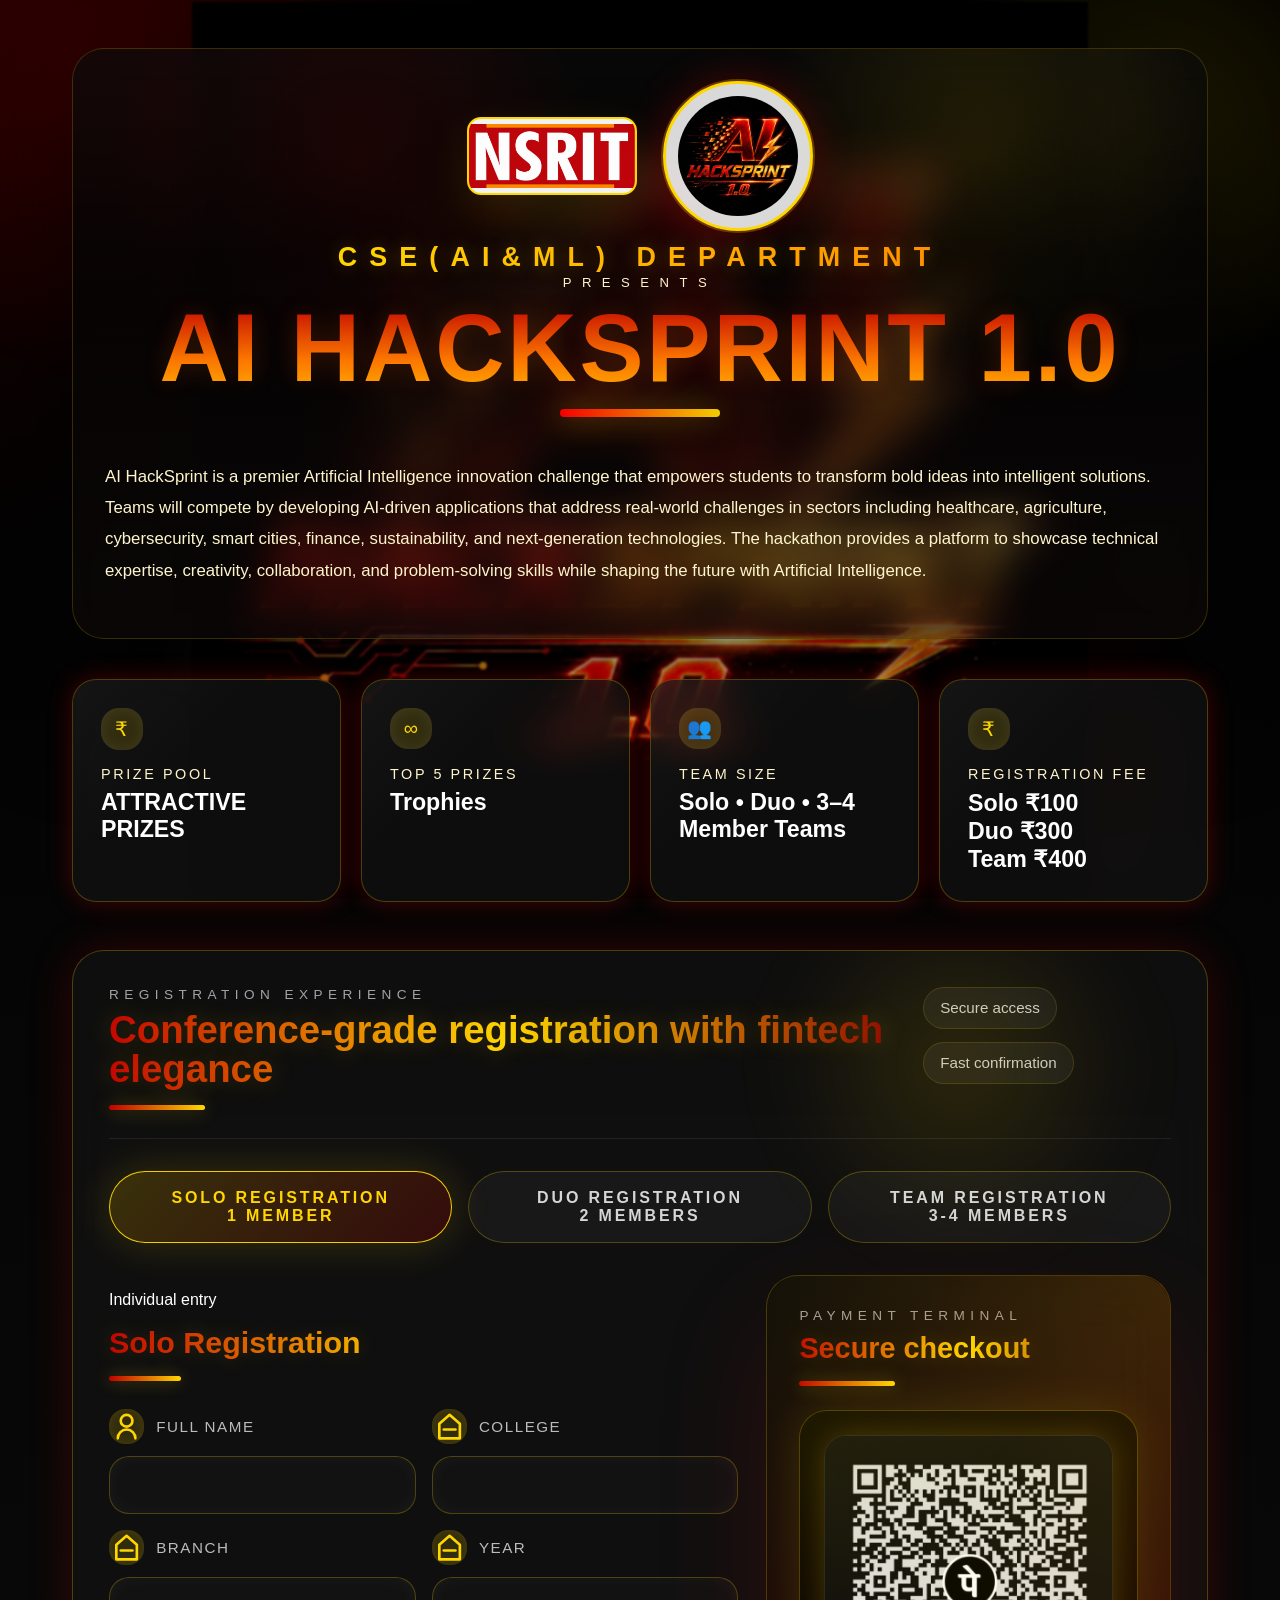
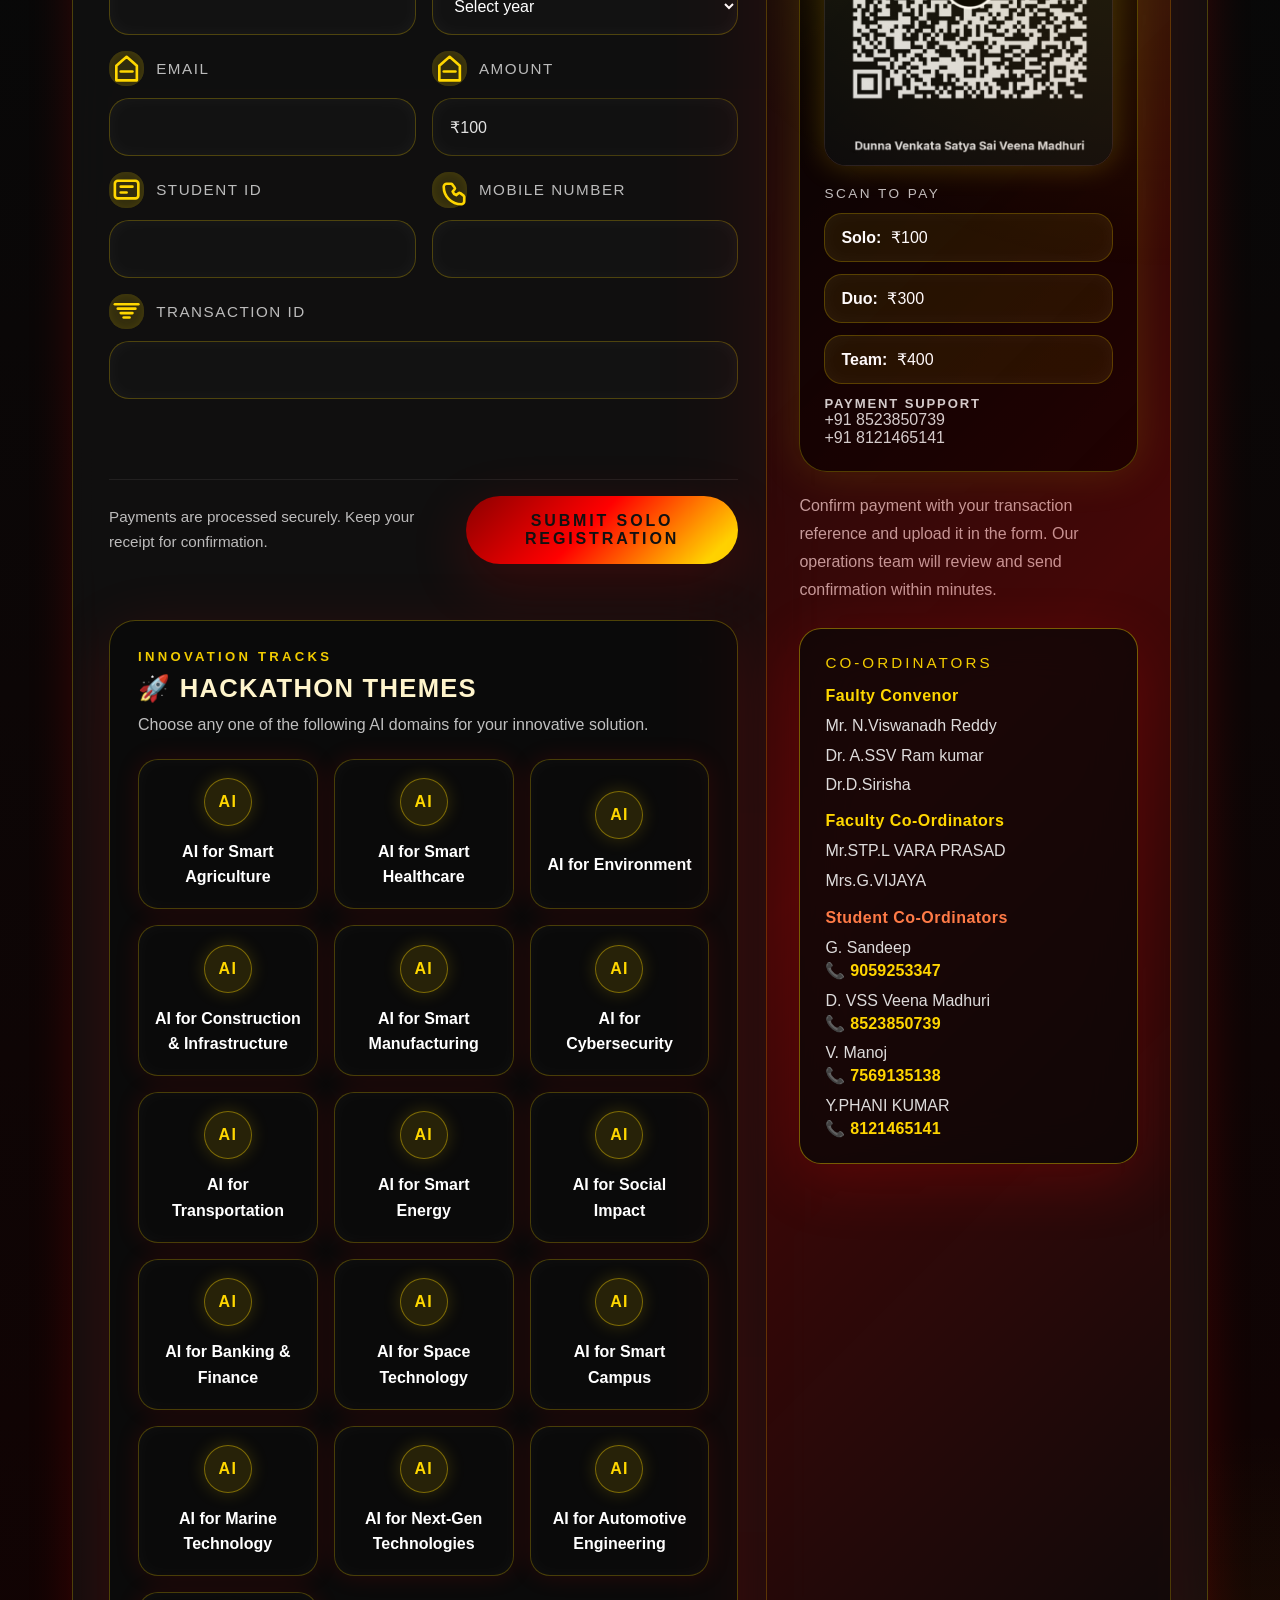
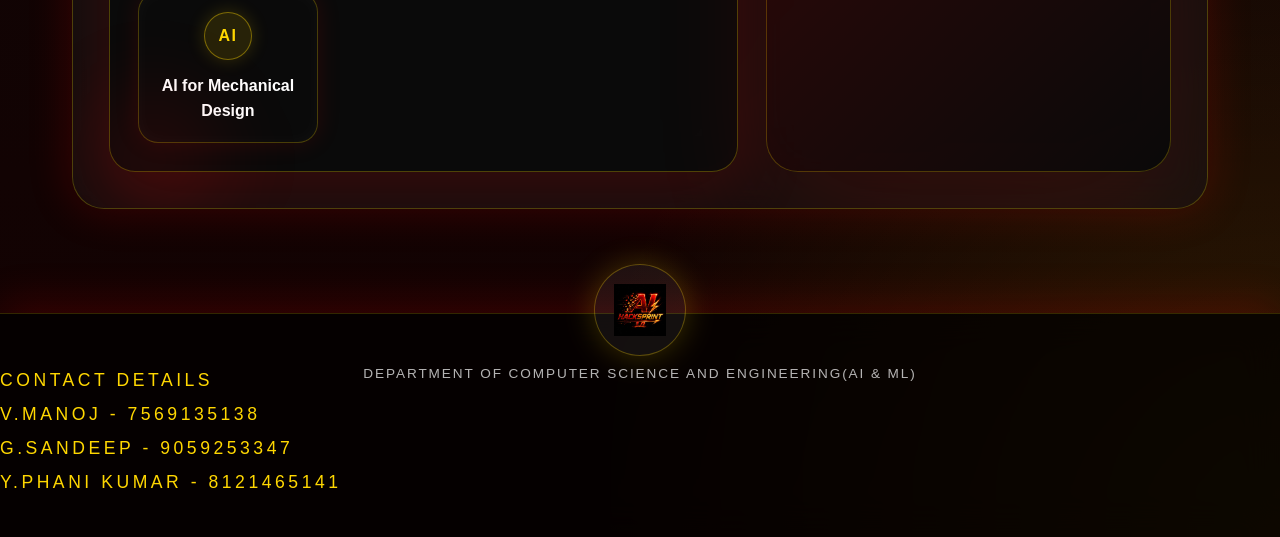
==== commit dbb5deac: "Updated AI HackSprint hero section and premium UI" ====
--- a/index.html
+++ b/index.html
@@ -655,6 +655,7 @@
                   <li><span>G. Sandeep</span><span class="coordinator-card__phone">📞 9059253347</span></li>
                   <li><span>D. VSS Veena Madhuri</span><span class="coordinator-card__phone">📞 8523850739</span></li>
                   <li><span>V. Manoj</span><span class="coordinator-card__phone">📞 7569135138</span></li>
+                  <li><span>Y.PHANI KUMAR </span><span class="coordinator-card__phone">📞 8121465141</span></li>
                 </ul>
               </div>
             </div>
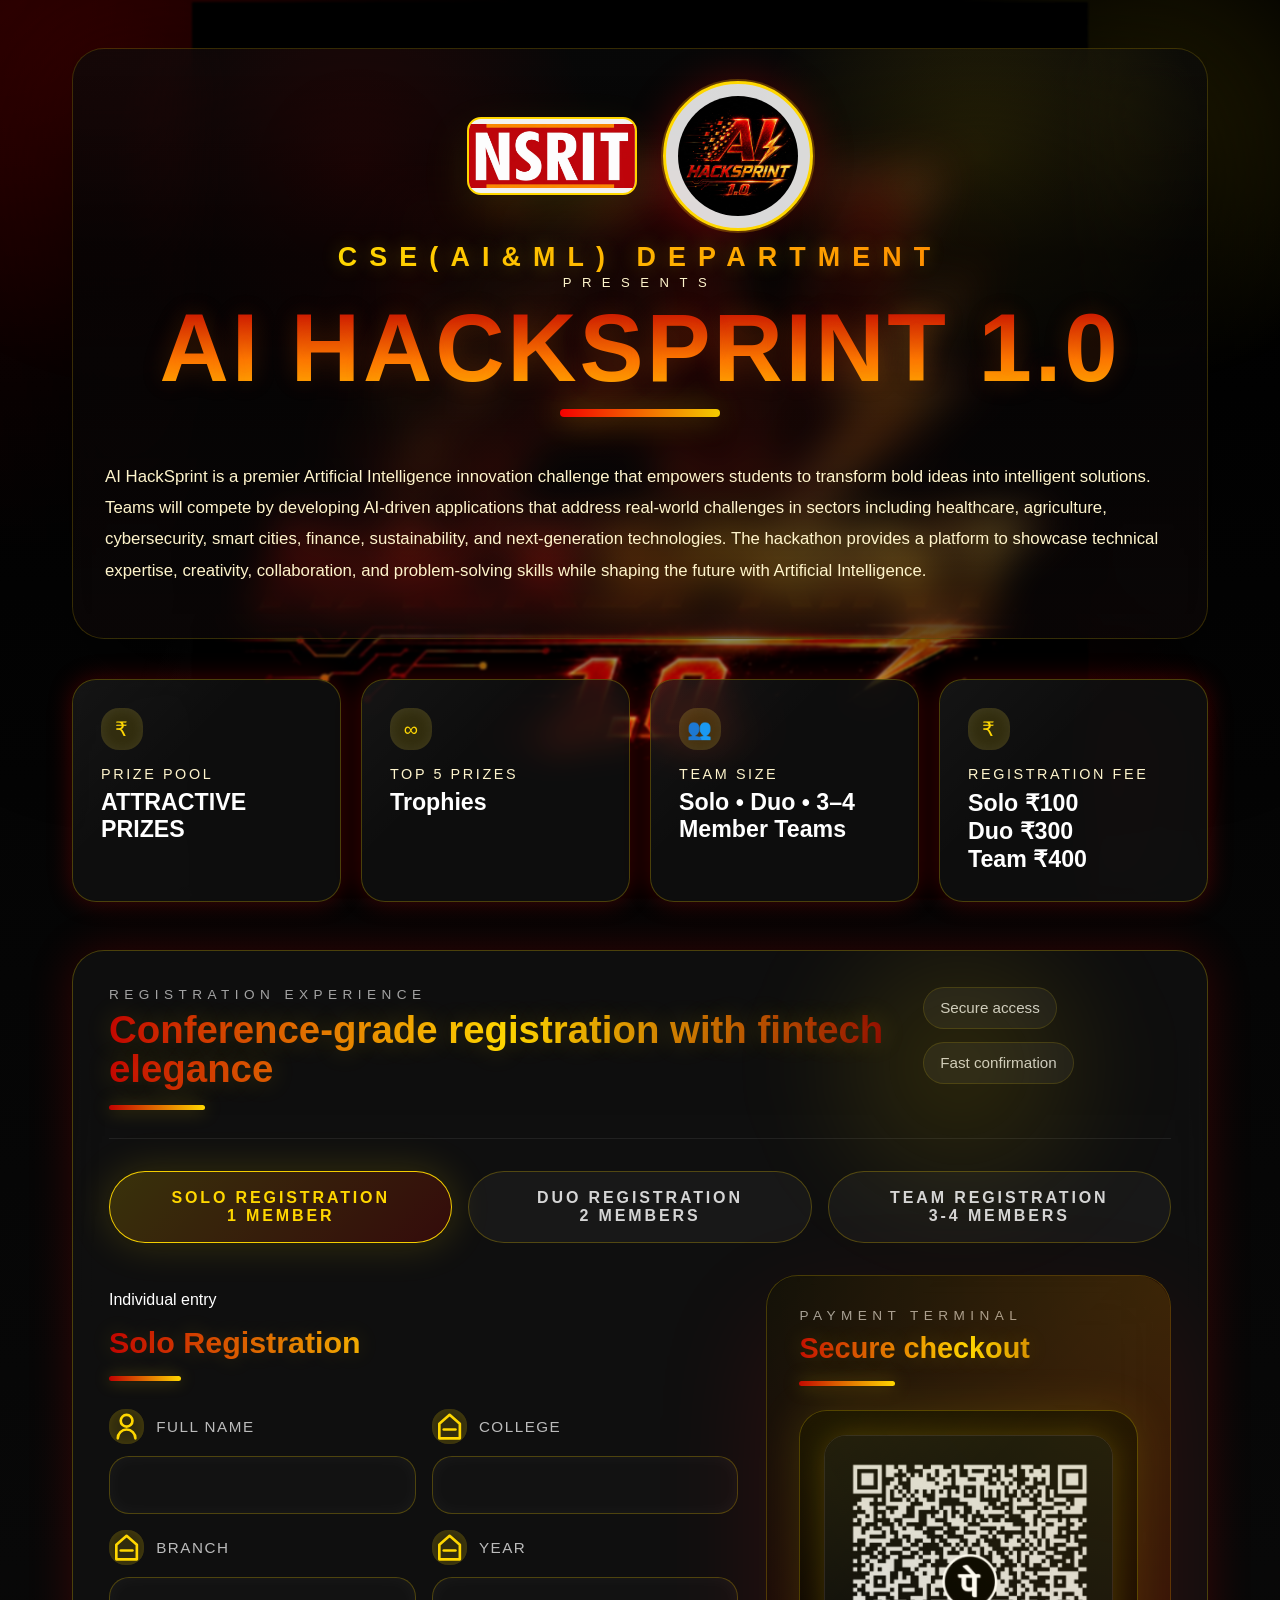
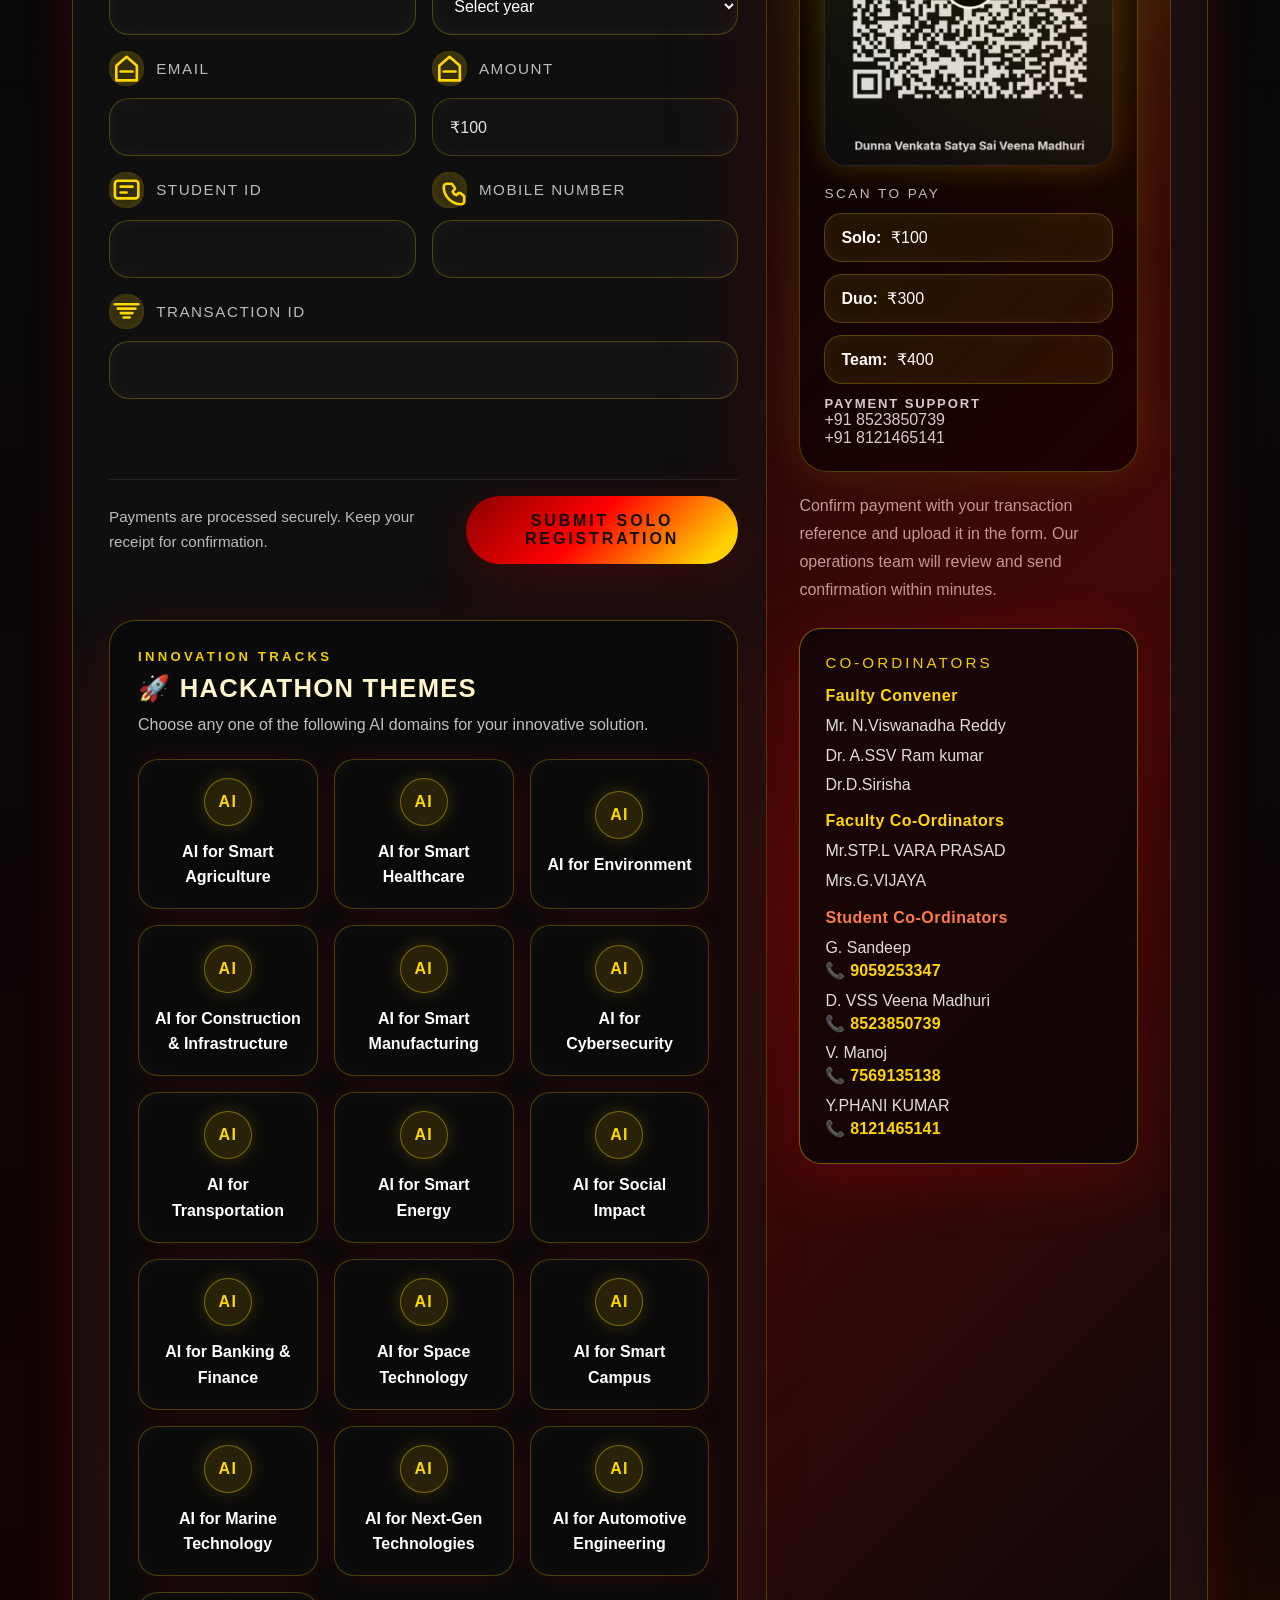
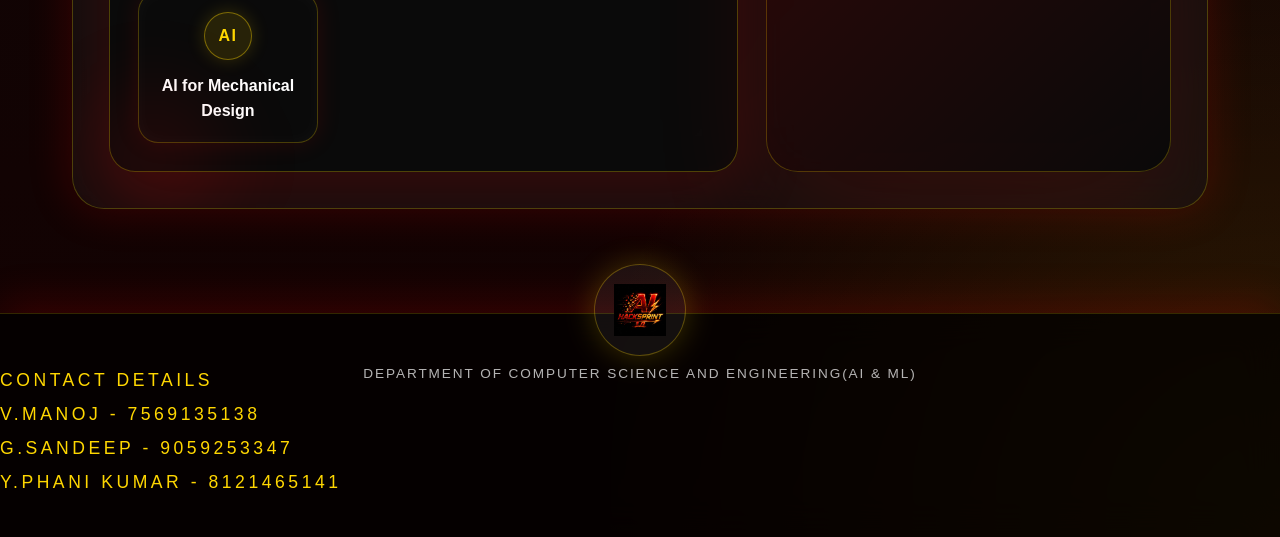
==== commit b4e7bde2: "Initial commit" ====
--- a/index.html
+++ b/index.html
@@ -636,9 +636,9 @@
             </div>
             <div class="coordinator-card__body">
               <div class="coordinator-card__section">
-                <h4 class="coordinator-card__section-title coordinator-card__section-title--faculty">Faulty Convenor </h4>
+                <h4 class="coordinator-card__section-title coordinator-card__section-title--faculty">Faulty Convener </h4>
                 <ul class="coordinator-card__list">
-                  <li>Mr. N.Viswanadh Reddy </li>
+                  <li>Mr. N.Viswanadha Reddy </li>
                   <li>Dr. A.SSV Ram kumar</li>
                   <li>Dr.D.Sirisha</li>
                 </ul>
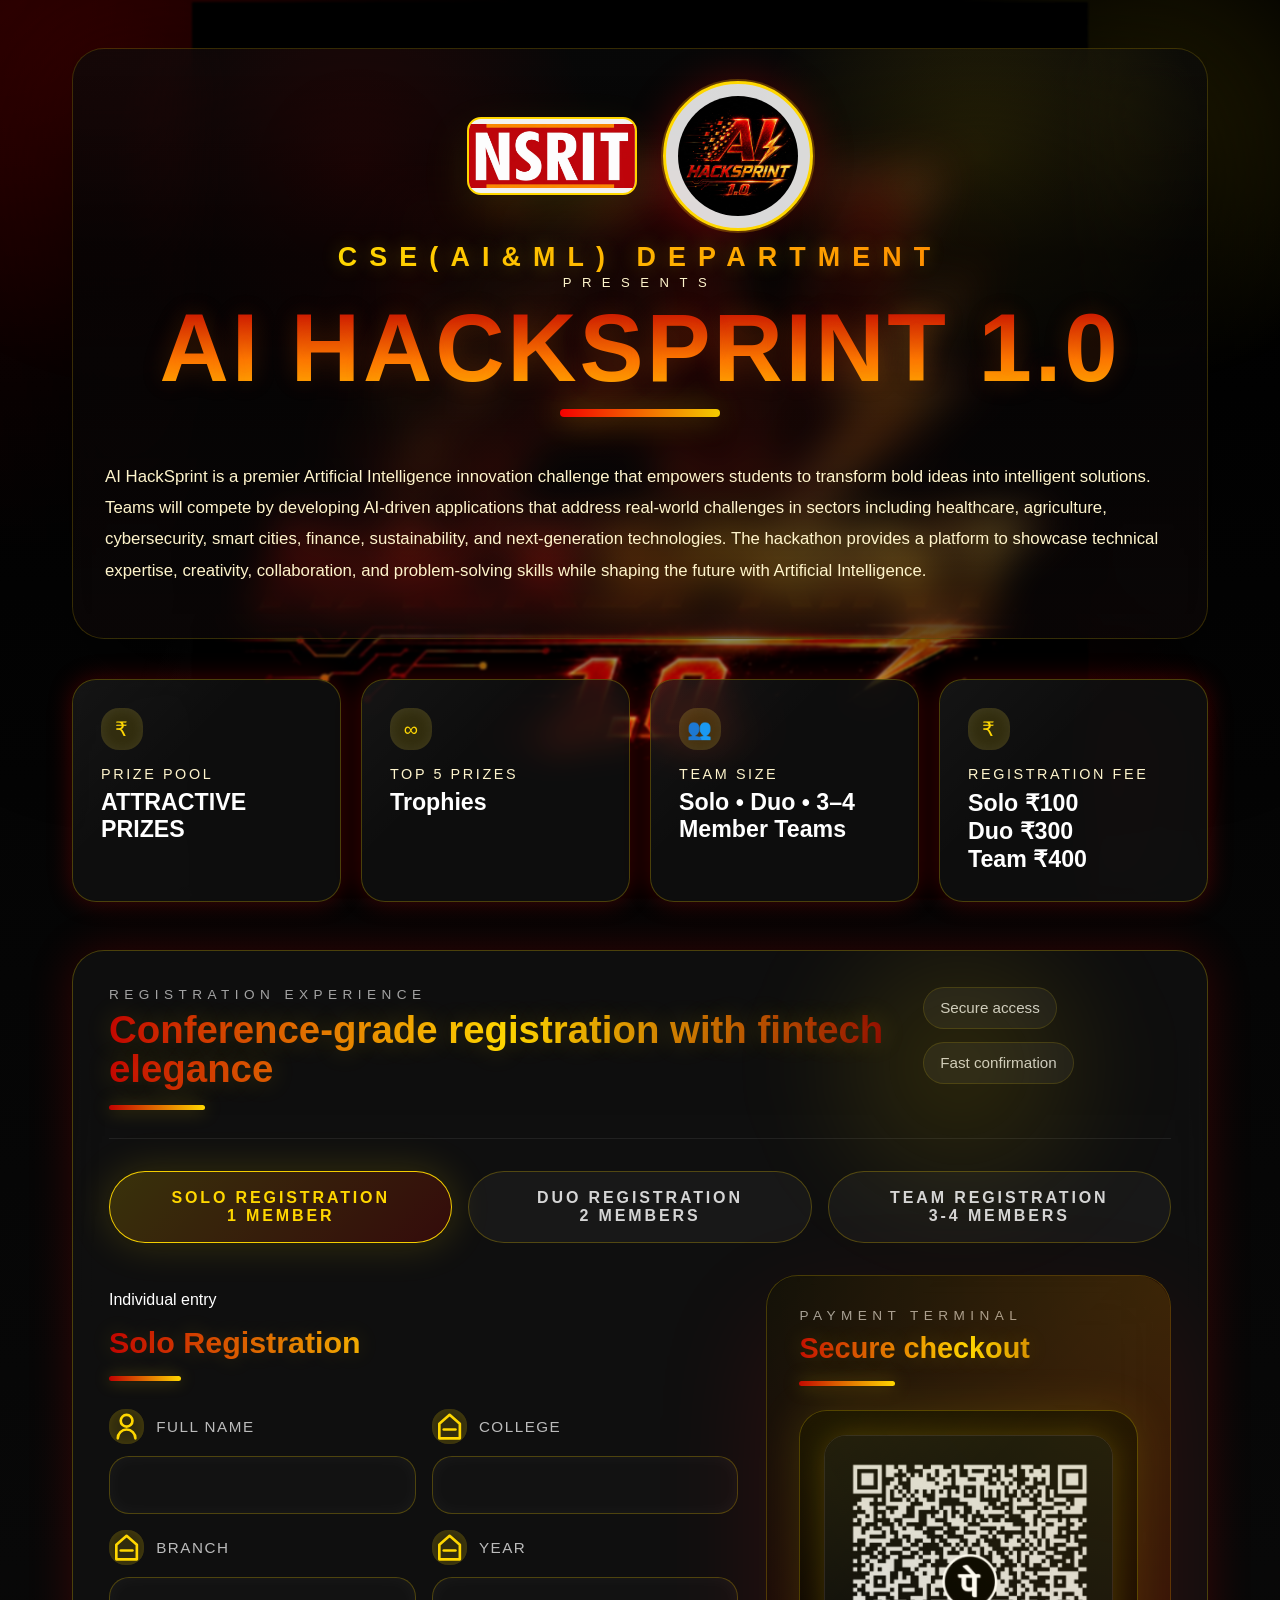
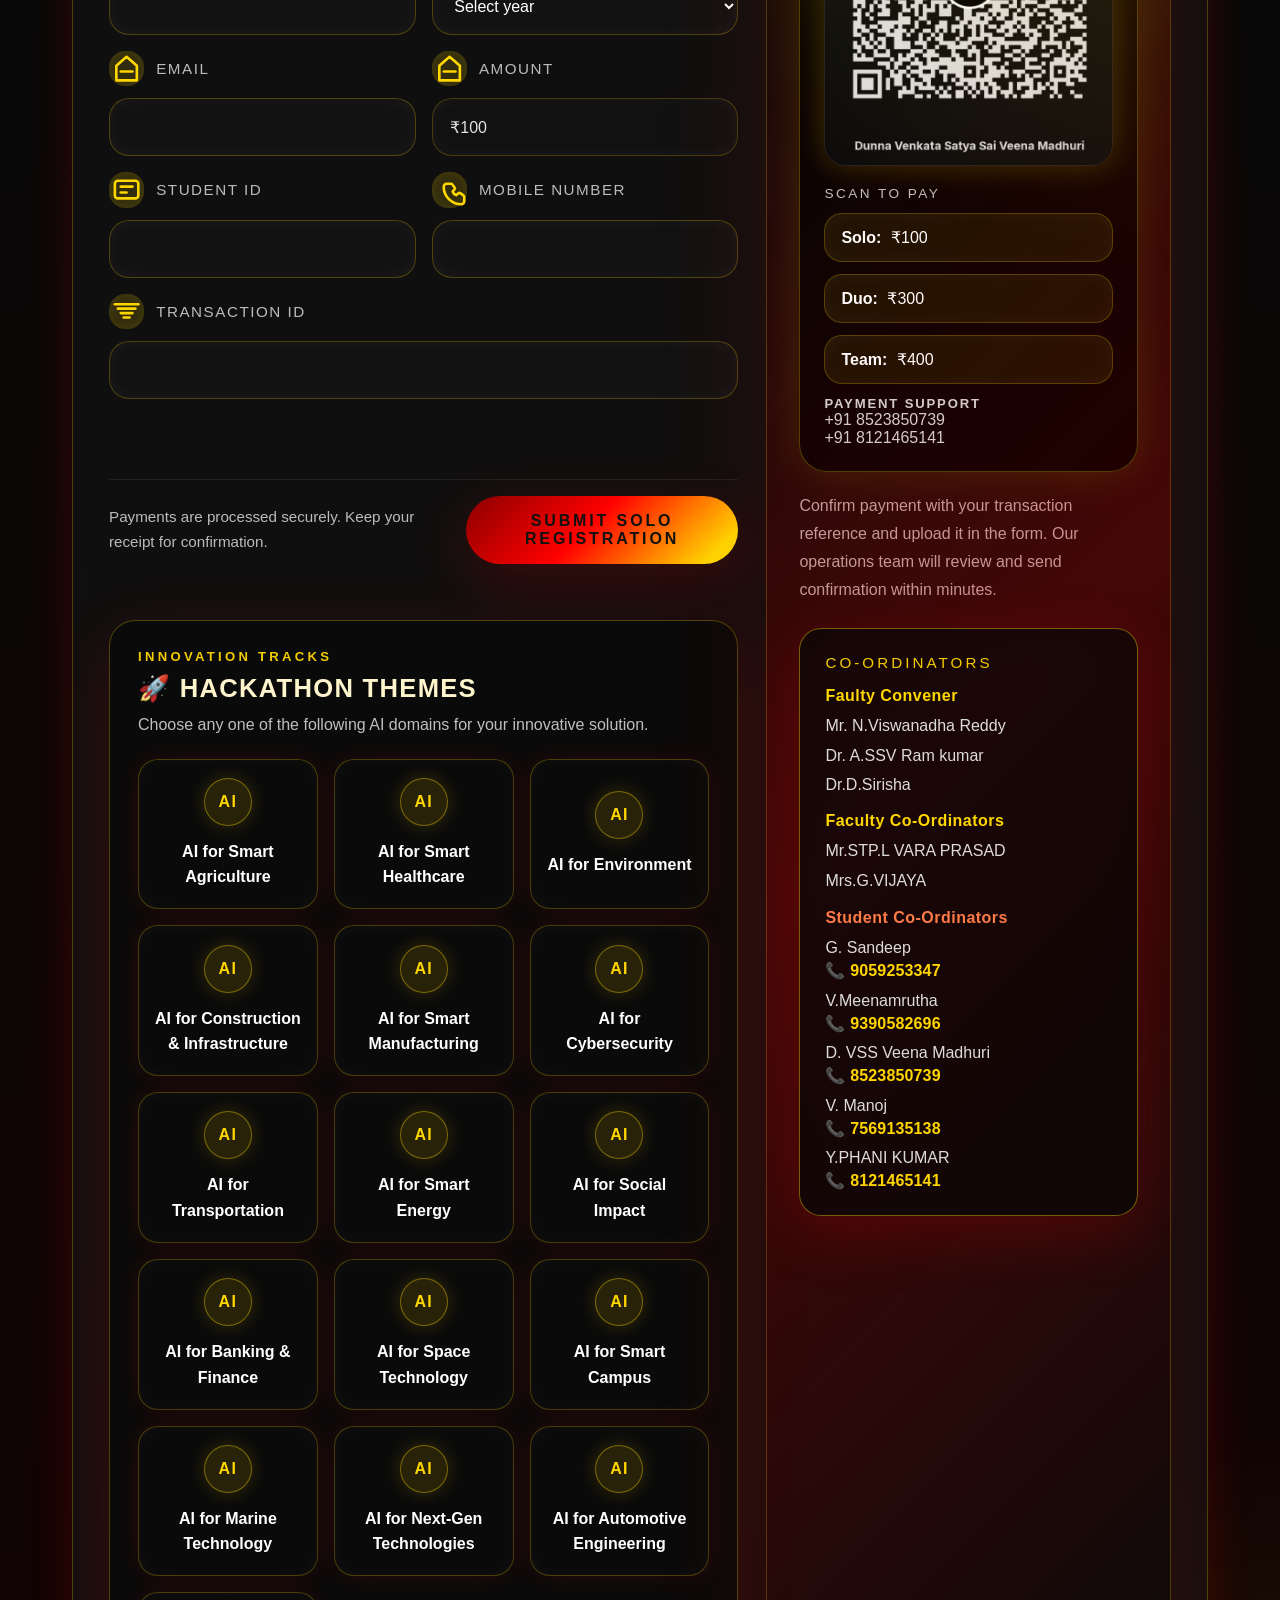
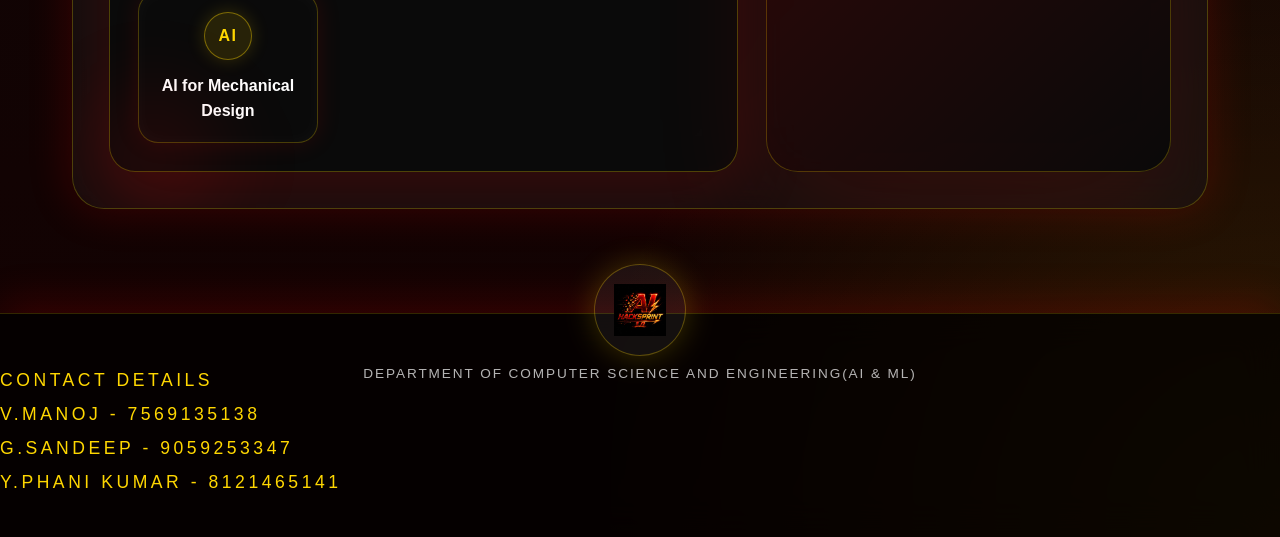
==== commit 602b0e51: "Initial commit" ====
--- a/index.html
+++ b/index.html
@@ -653,6 +653,7 @@
                 <h4 class="coordinator-card__section-title coordinator-card__section-title--student">Student Co-Ordinators</h4>
                 <ul class="coordinator-card__list coordinator-card__list--phones">
                   <li><span>G. Sandeep</span><span class="coordinator-card__phone">📞 9059253347</span></li>
+                  <li><span>V.Meenamrutha</span><span class="coordinator-card__phone">📞 9390582696</span></li>
                   <li><span>D. VSS Veena Madhuri</span><span class="coordinator-card__phone">📞 8523850739</span></li>
                   <li><span>V. Manoj</span><span class="coordinator-card__phone">📞 7569135138</span></li>
                   <li><span>Y.PHANI KUMAR </span><span class="coordinator-card__phone">📞 8121465141</span></li>
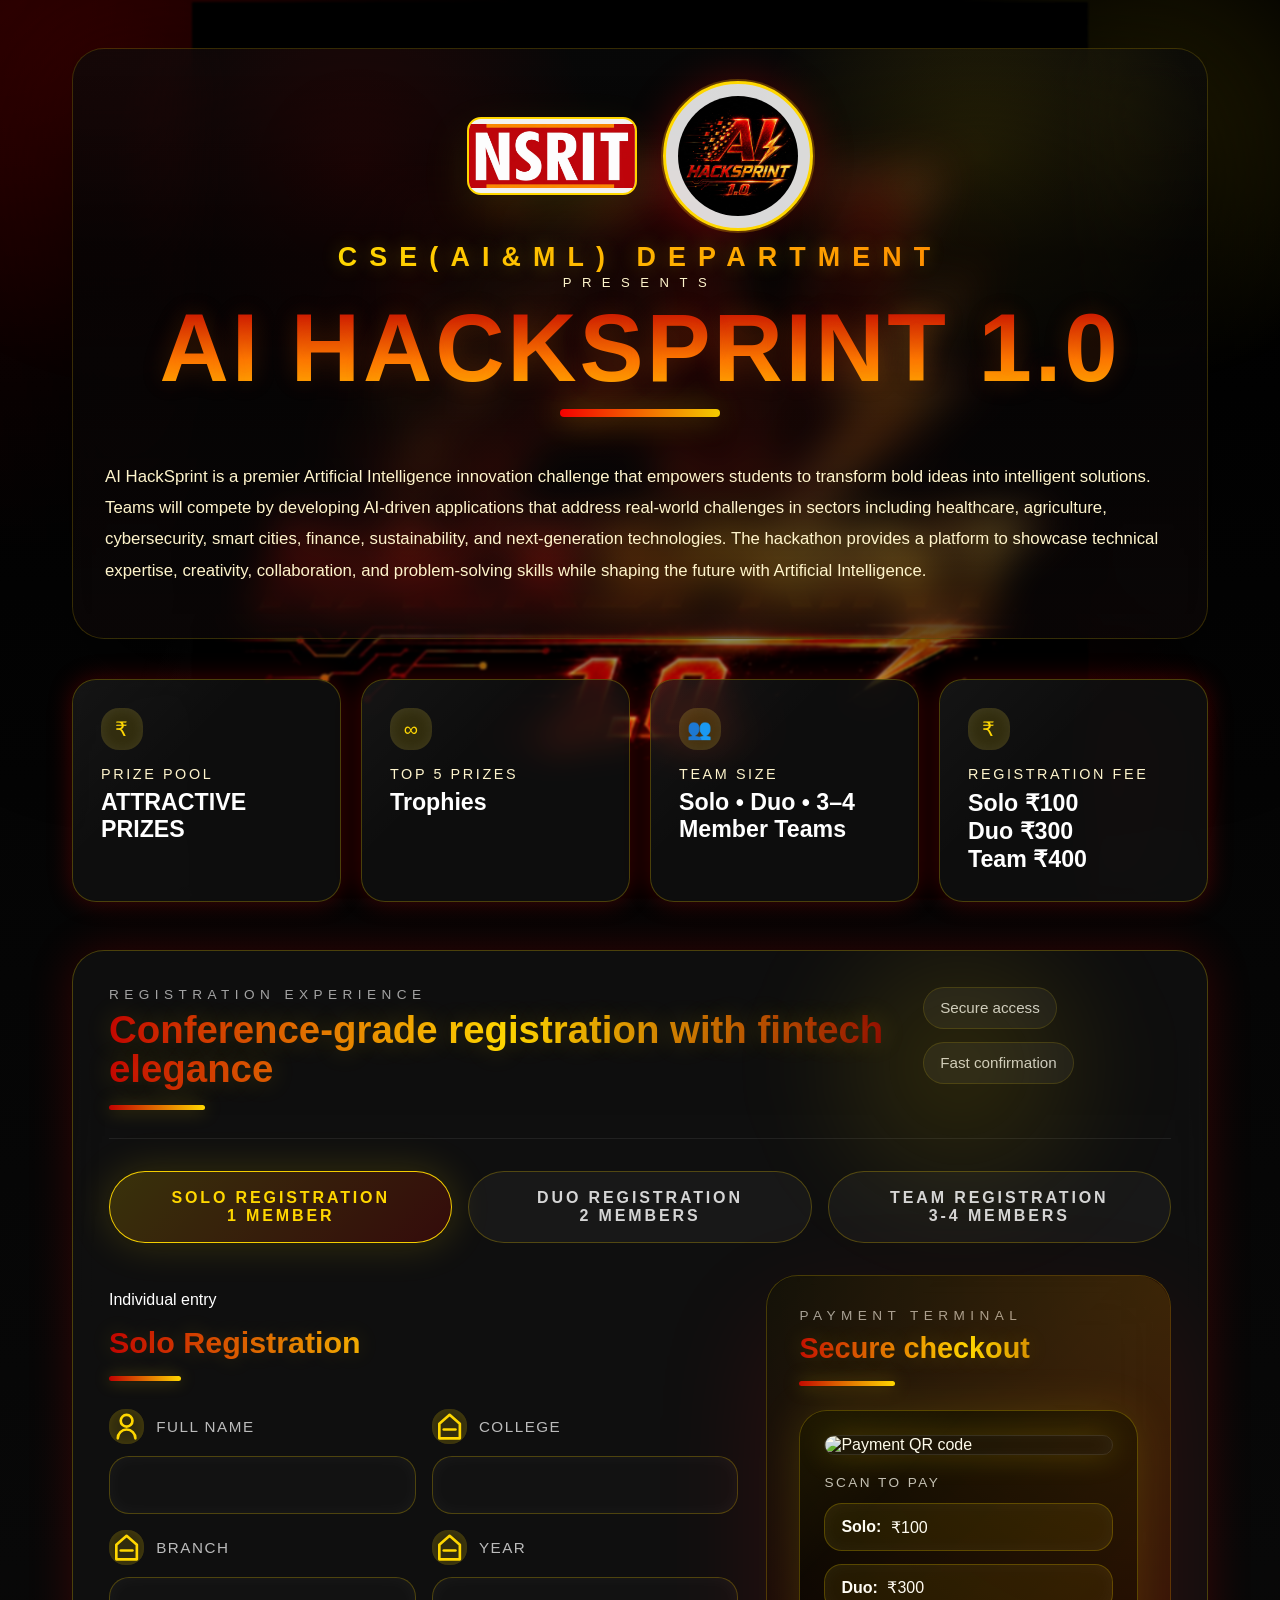
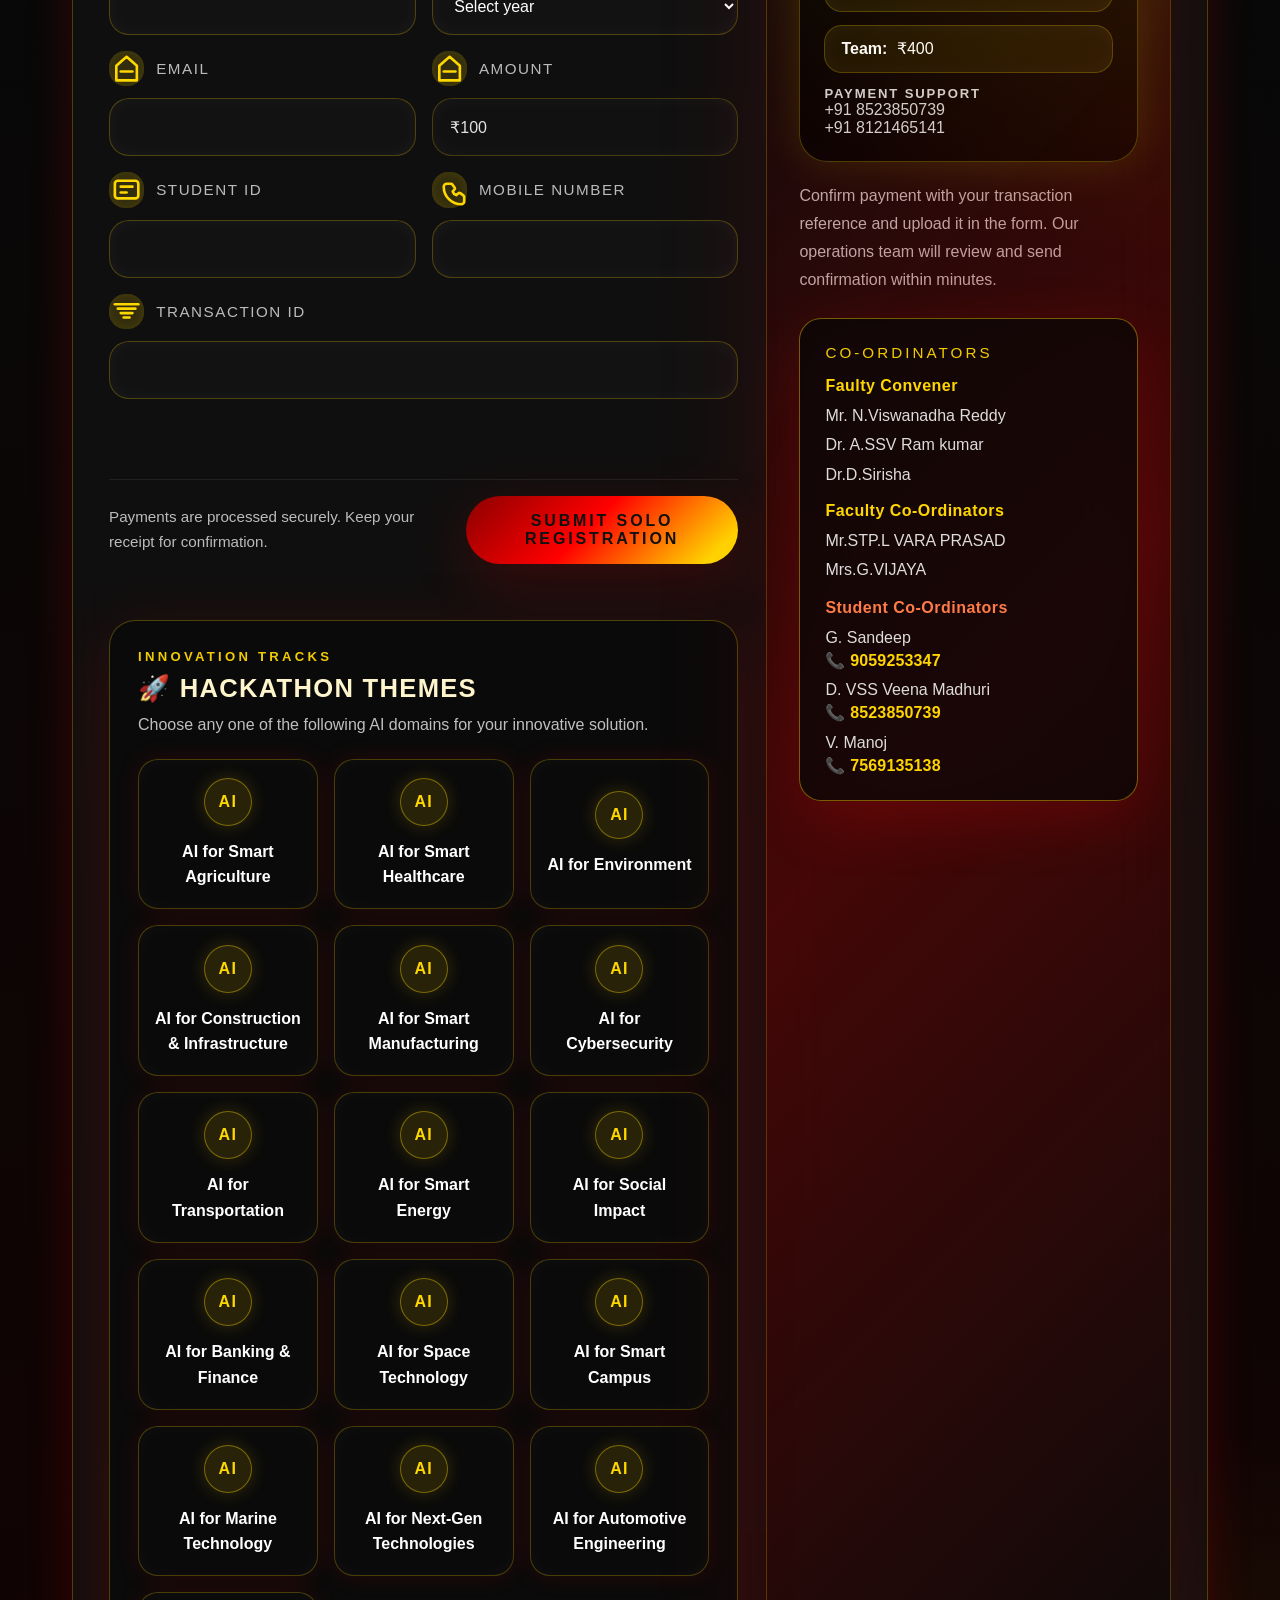
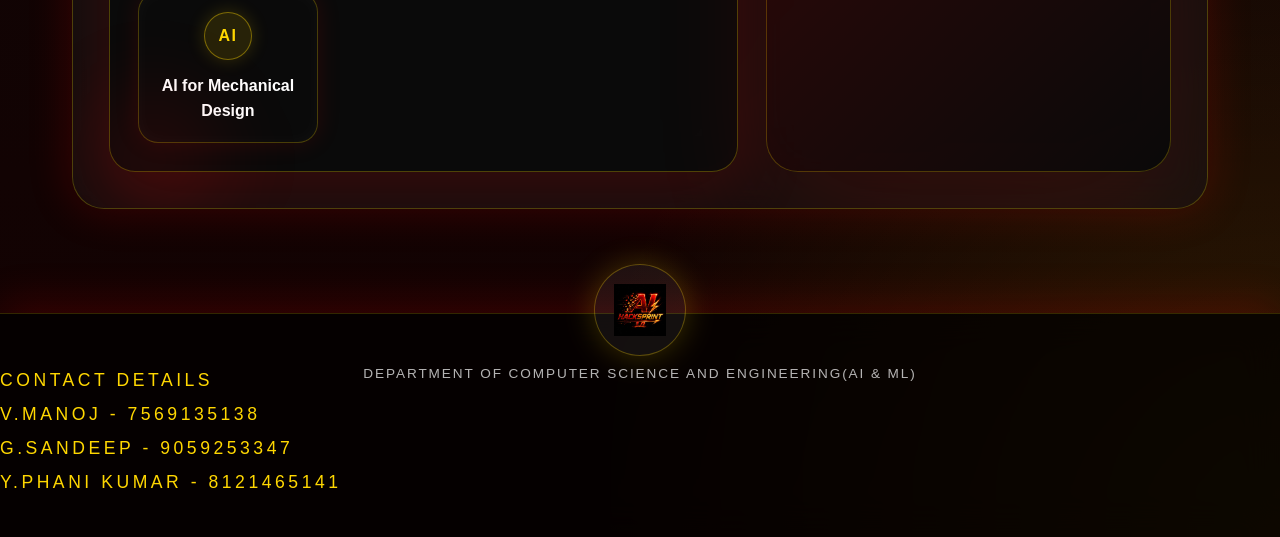
==== commit d7f2a684: "Initial commit - AI HackSprint Registration Portal" ====
--- a/index.html
+++ b/index.html
@@ -653,10 +653,8 @@
                 <h4 class="coordinator-card__section-title coordinator-card__section-title--student">Student Co-Ordinators</h4>
                 <ul class="coordinator-card__list coordinator-card__list--phones">
                   <li><span>G. Sandeep</span><span class="coordinator-card__phone">📞 9059253347</span></li>
-                  <li><span>V.Meenamrutha</span><span class="coordinator-card__phone">📞 9390582696</span></li>
                   <li><span>D. VSS Veena Madhuri</span><span class="coordinator-card__phone">📞 8523850739</span></li>
                   <li><span>V. Manoj</span><span class="coordinator-card__phone">📞 7569135138</span></li>
-                  <li><span>Y.PHANI KUMAR </span><span class="coordinator-card__phone">📞 8121465141</span></li>
                 </ul>
               </div>
             </div>
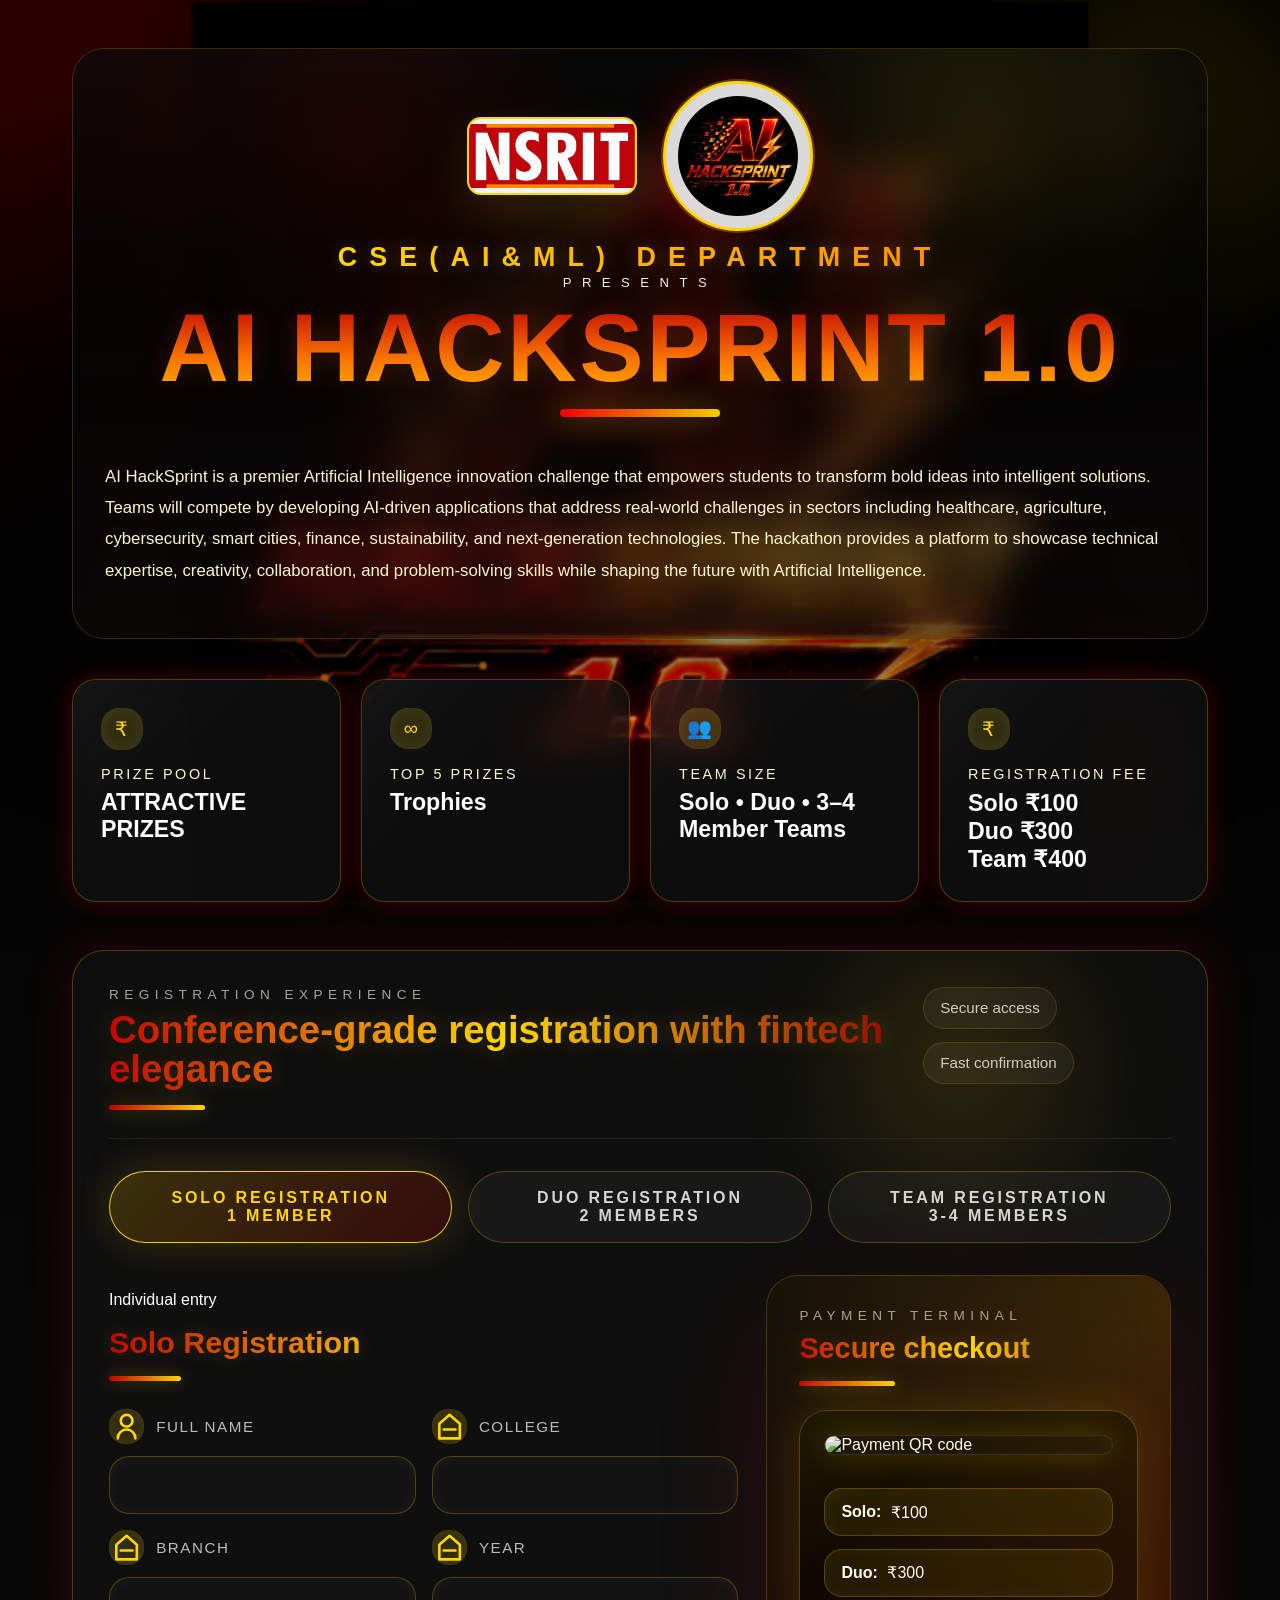
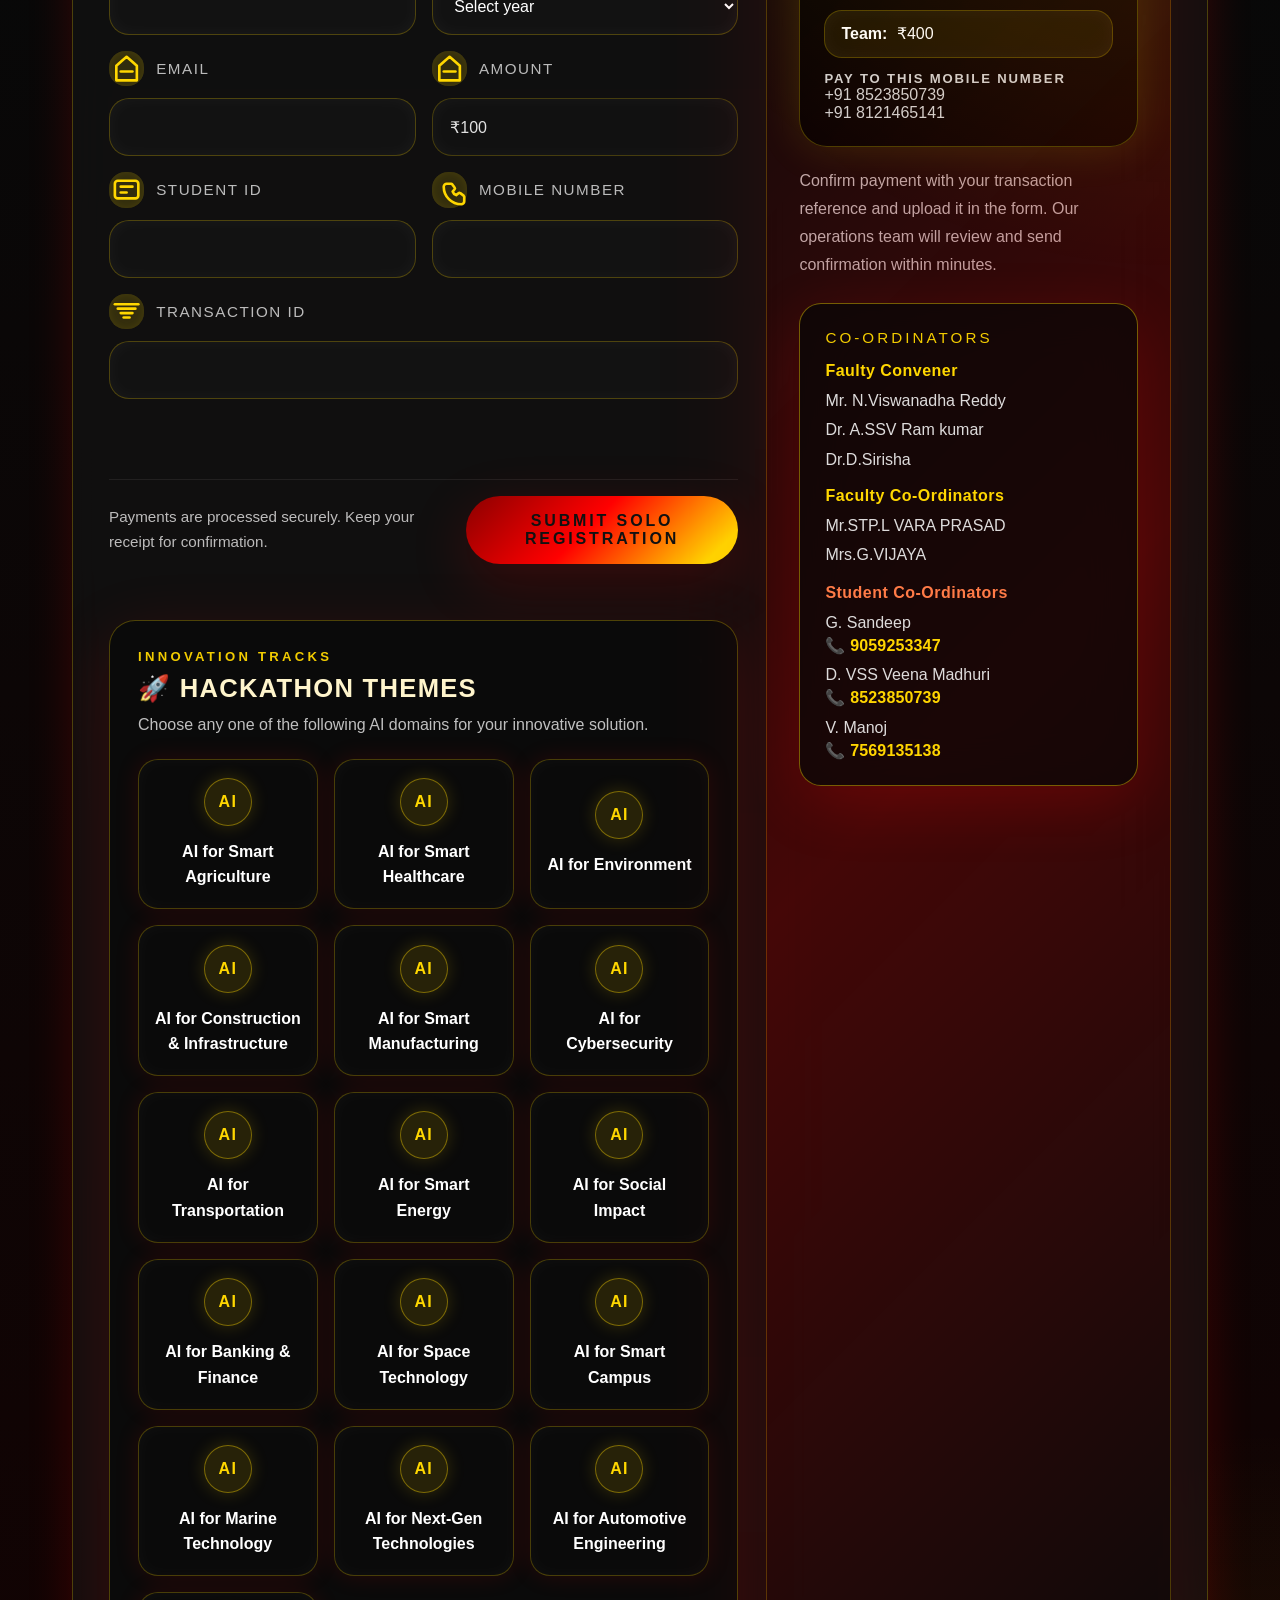
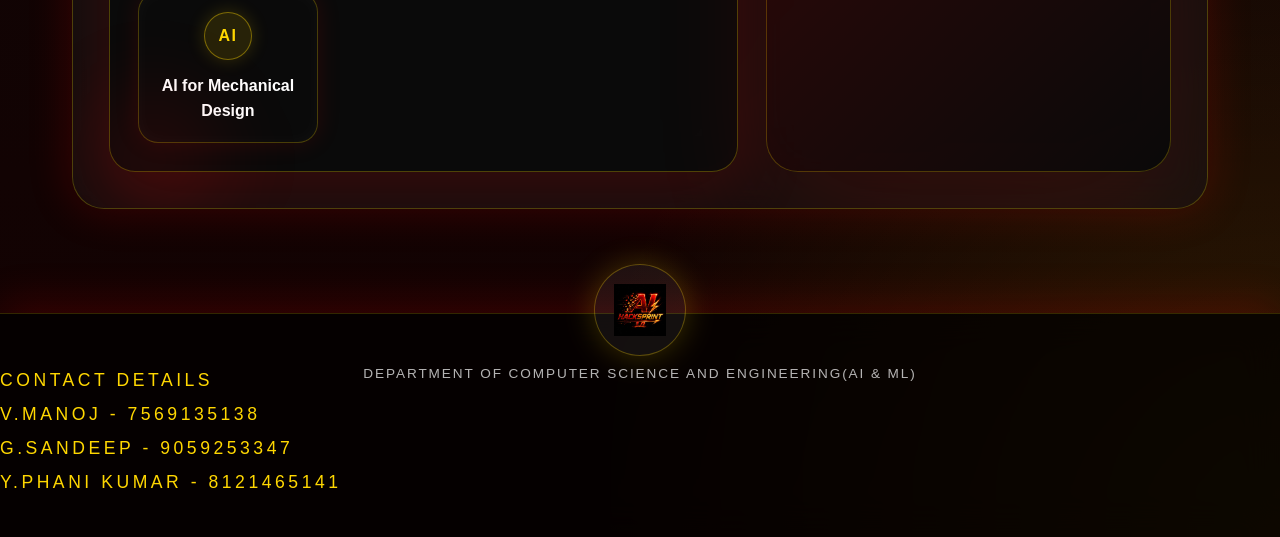
==== commit a7cc1042: "Initial commit - AI HackSprint Registration Portal" ====
--- a/index.html
+++ b/index.html
@@ -616,12 +616,12 @@
           <div class="payment-panel__card">
             <img src="images/qr-code.jpeg" alt="Payment QR code" class="payment-panel__qr">
             <div class="payment-panel__details">
-              <p class="payment-panel__label">Scan to pay</p>
+              <p class="payment-panel__label"></p>
               <p class="payment-panel__fee"><strong>Solo:</strong> ₹100</p>
               <p class="payment-panel__fee"><strong>Duo:</strong> ₹300</p>
               <p class="payment-panel__fee"><strong>Team:</strong> ₹400</p>
               <div class="payment-panel__phones">
-                <p class="payment-panel__phone-title">Payment support</p>
+                <p class="payment-panel__phone-title">Pay to this mobile number </p>
                 <p>+91 8523850739</p>
                 <p>+91 8121465141</p>
               </div>
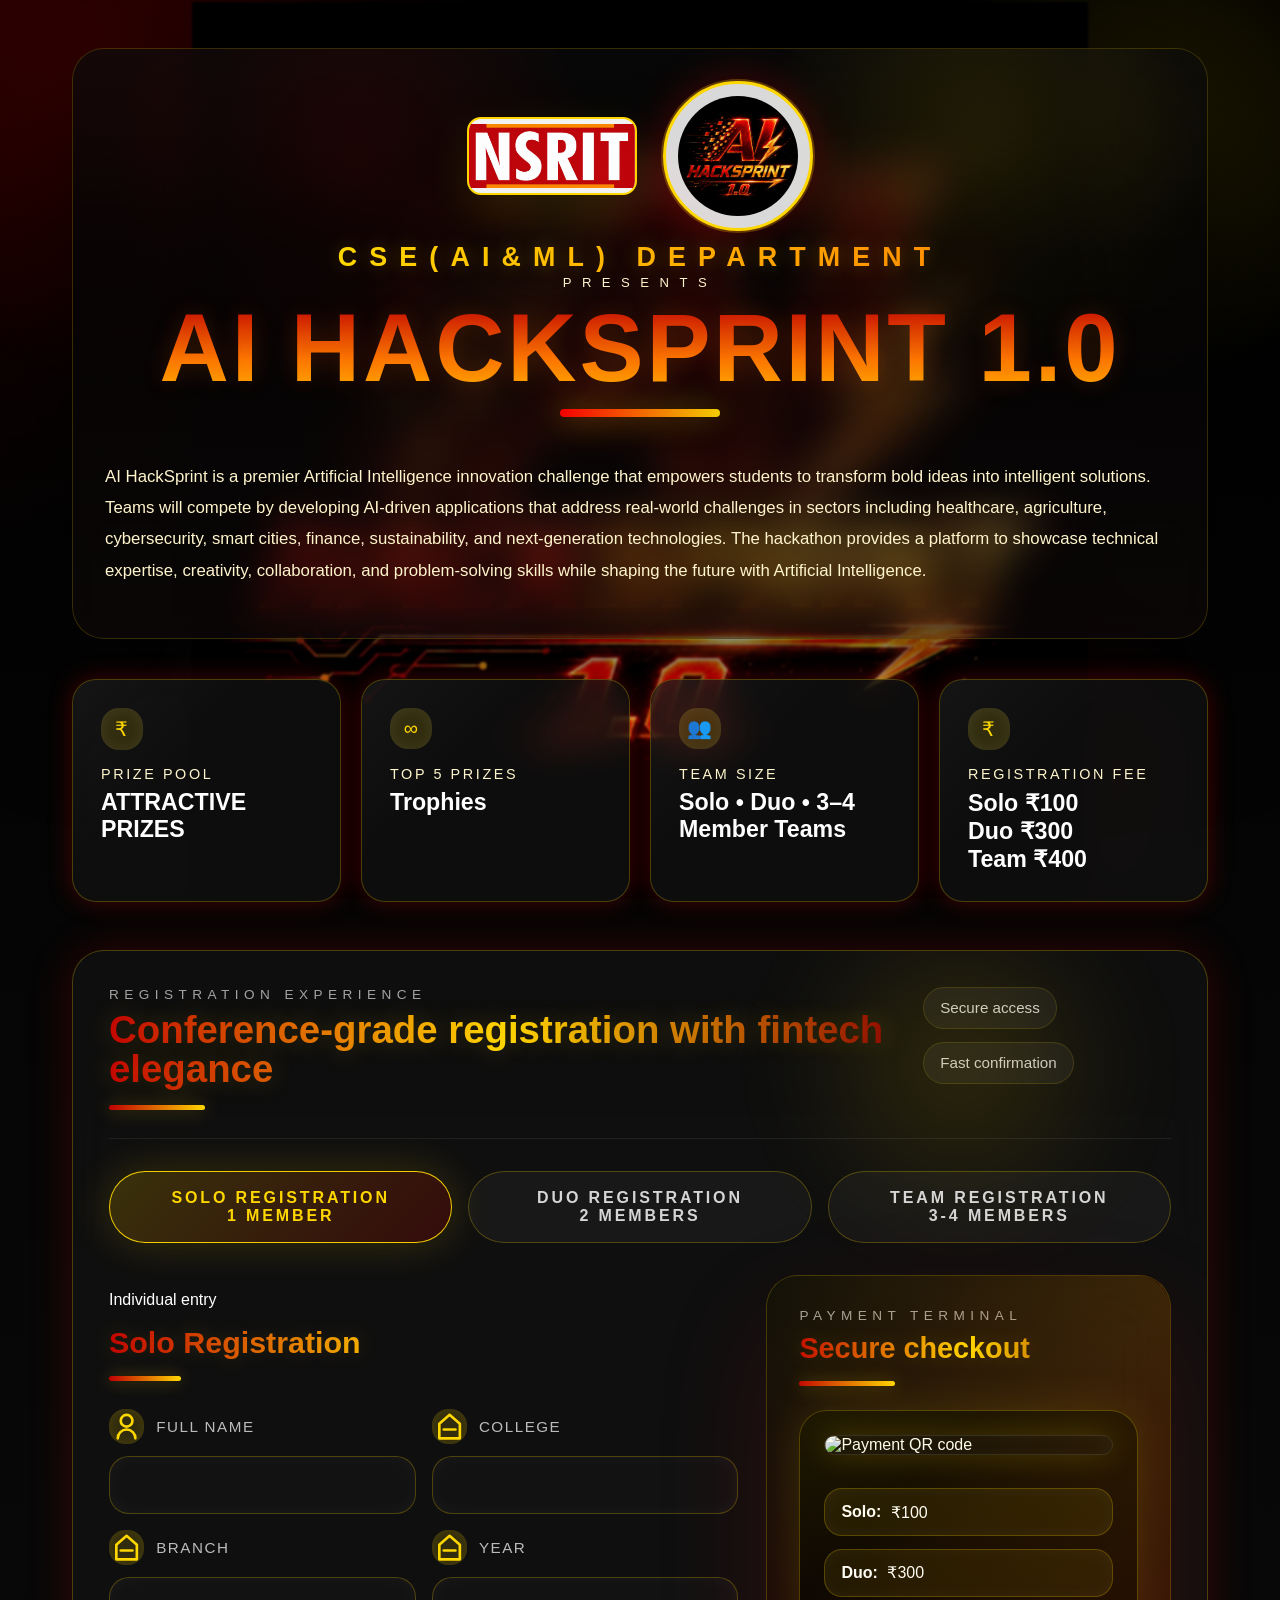
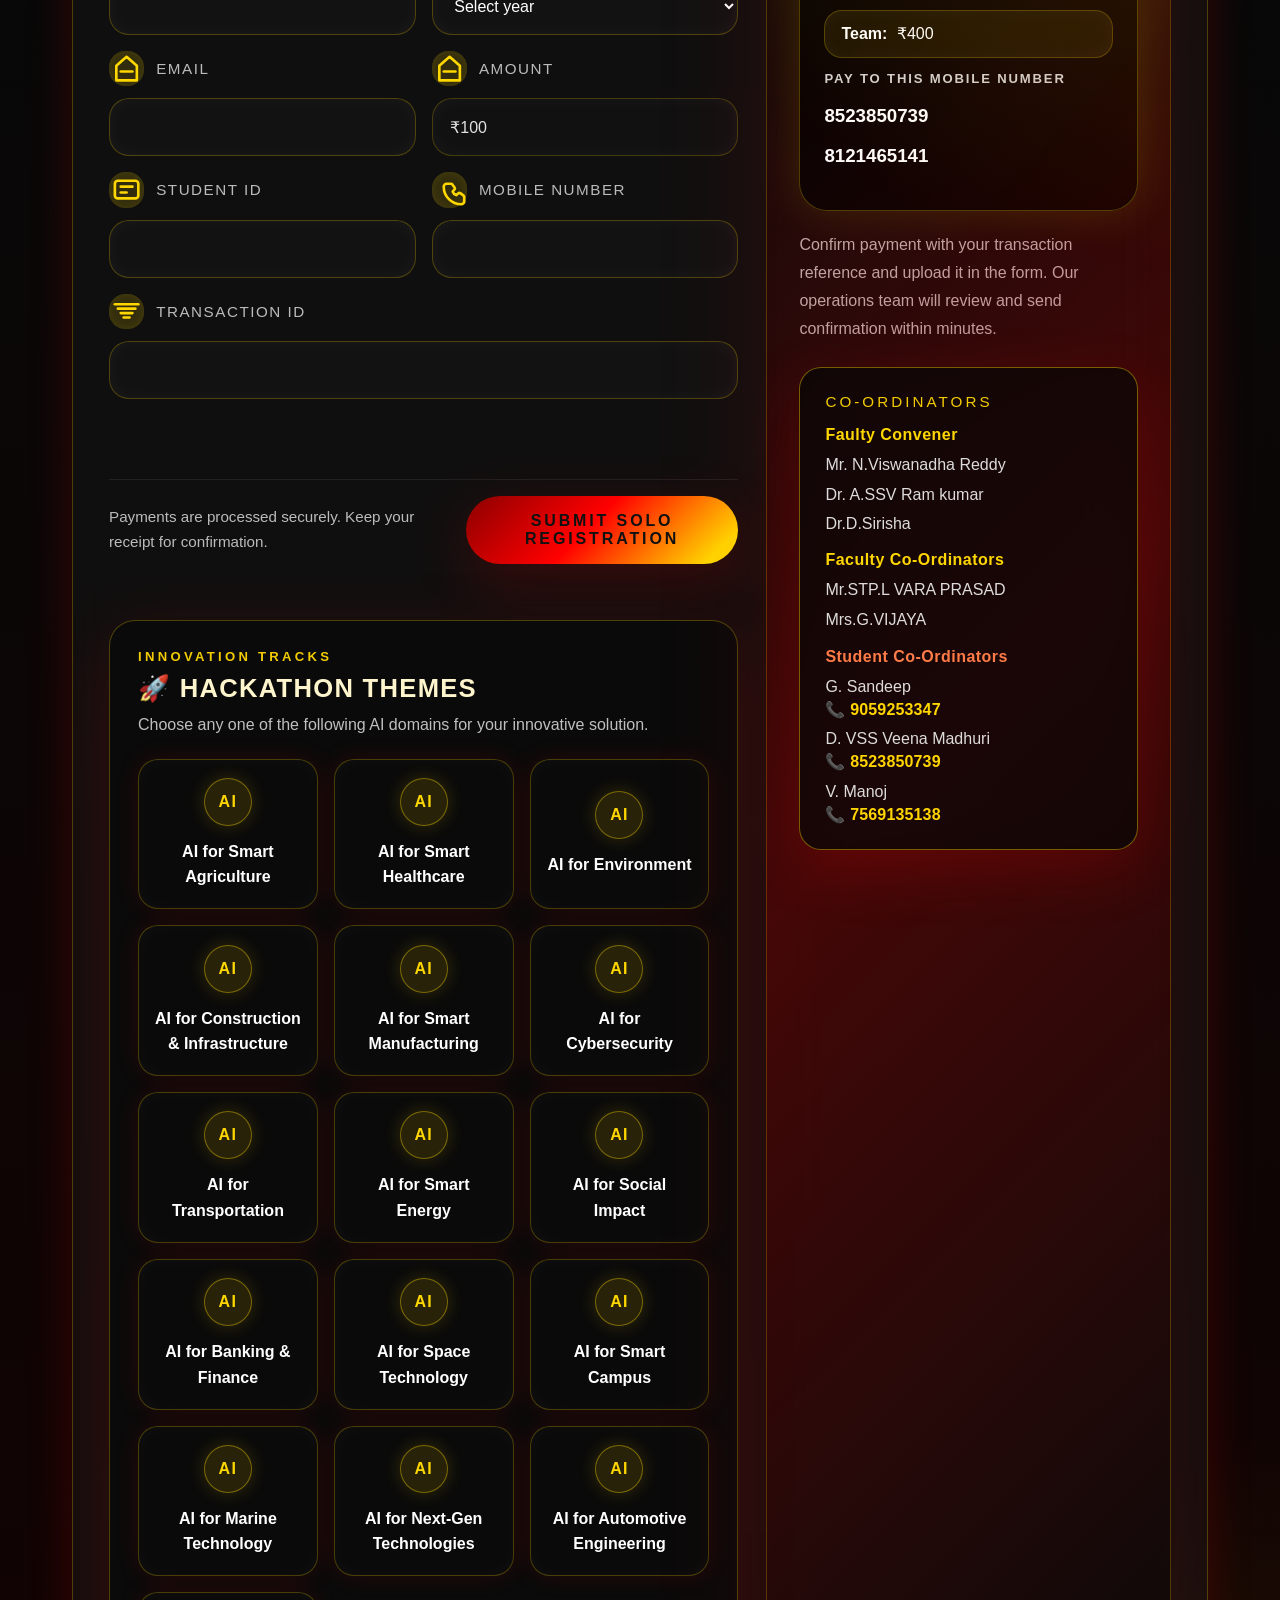
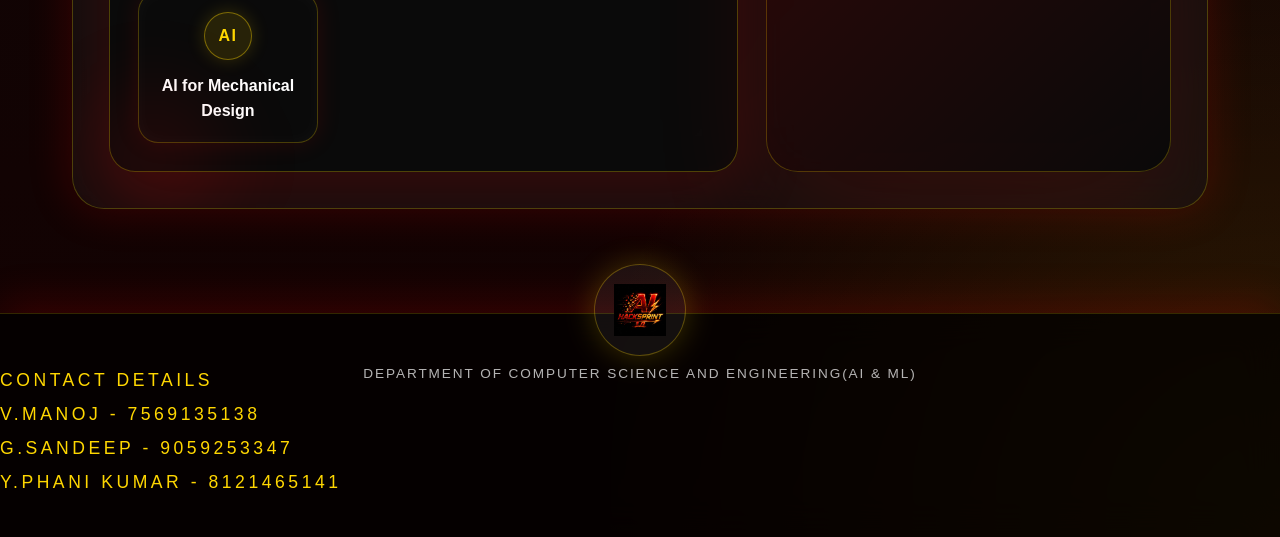
==== commit 08d2205d: "Initial commit - AI HackSprint Registration Portal" ====
--- a/index.html
+++ b/index.html
@@ -622,8 +622,8 @@
               <p class="payment-panel__fee"><strong>Team:</strong> ₹400</p>
               <div class="payment-panel__phones">
                 <p class="payment-panel__phone-title">Pay to this mobile number </p>
-                <p>+91 8523850739</p>
-                <p>+91 8121465141</p>
+                <p><h1>8523850739</h1></p>
+                <p><h1>8121465141</h1></p>
               </div>
             </div>
           </div>
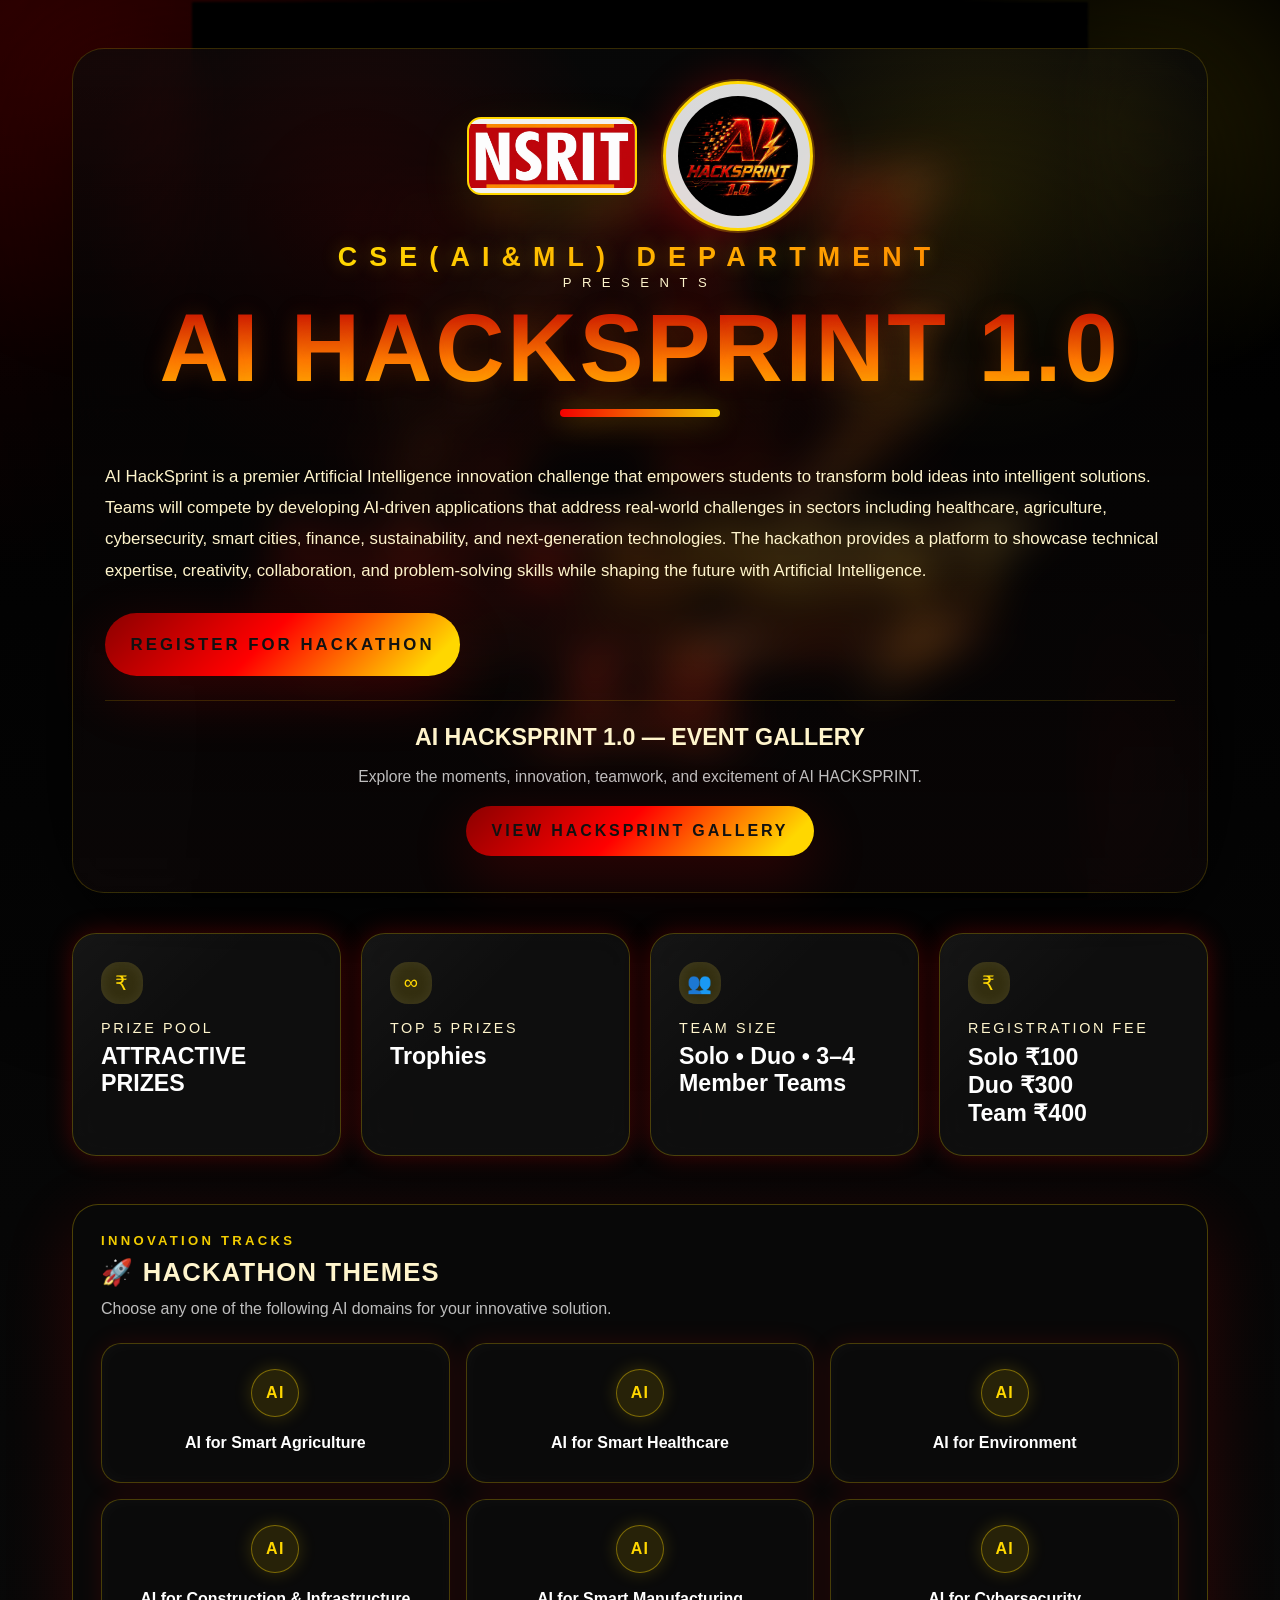
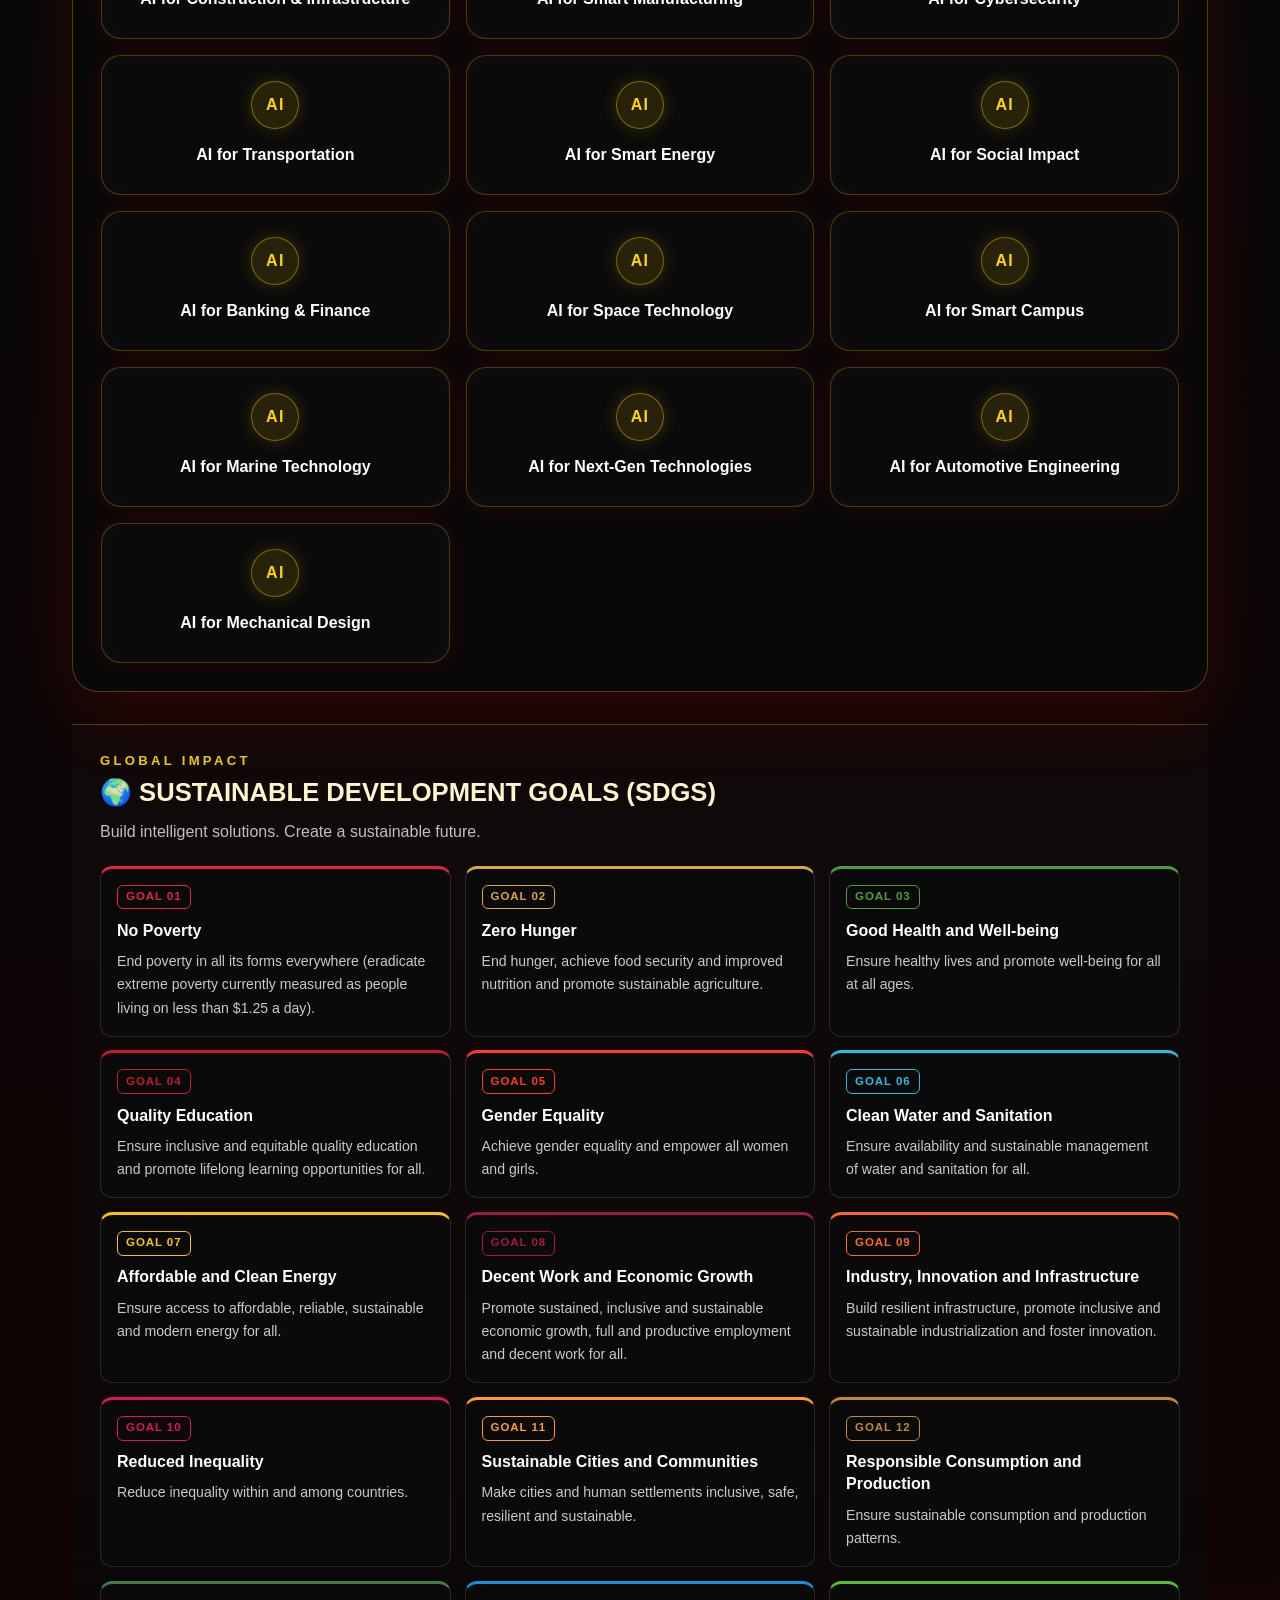
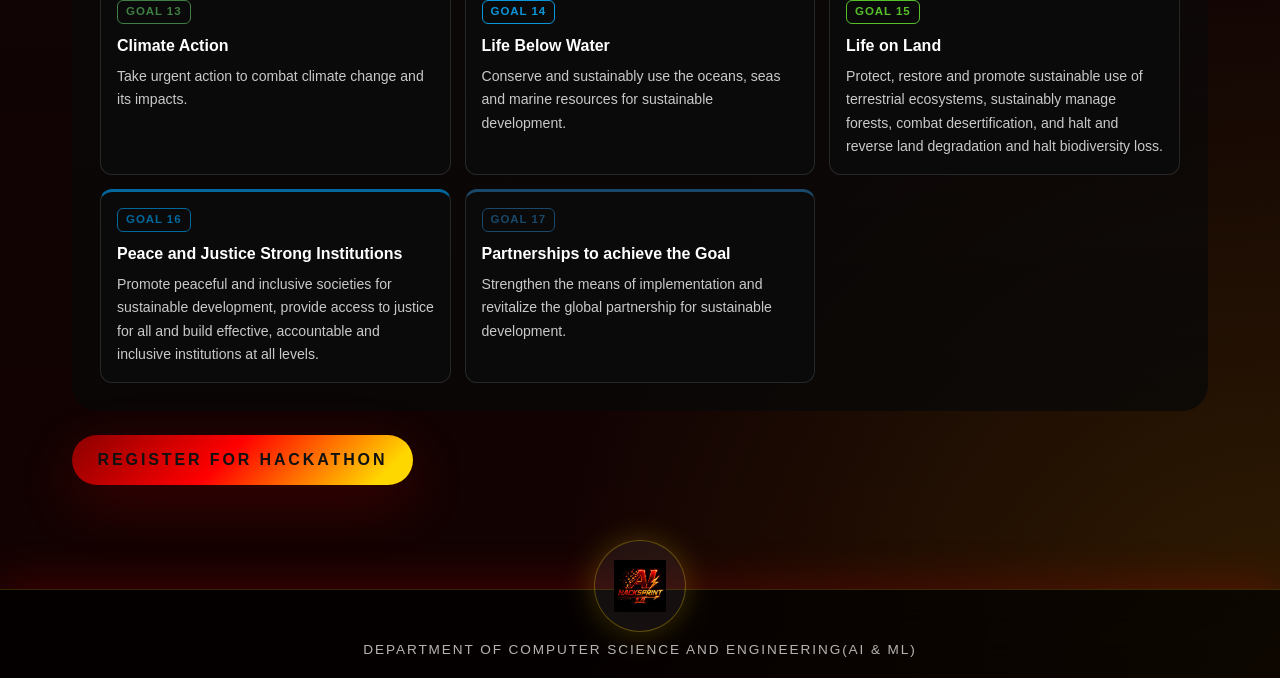
==== commit ba85dcb6: "Update AI HACKSPRINT website and event gallery" ====
--- a/index.html
+++ b/index.html
@@ -31,7 +31,14 @@
 
         <div class="hero__summary">
           <p>AI HackSprint is a premier Artificial Intelligence innovation challenge that empowers students to transform bold ideas into intelligent solutions. Teams will compete by developing AI-driven applications that address real-world challenges in sectors including healthcare, agriculture, cybersecurity, smart cities, finance, sustainability, and next-generation technologies. The hackathon provides a platform to showcase technical expertise, creativity, collaboration, and problem-solving skills while shaping the future with Artificial Intelligence.</p>
+          <a class="button button--primary hero__register-button" href="registration.html">Register for Hackathon</a>
         </div>
+
+        <section class="hero-gallery" aria-labelledby="heroGalleryTitle">
+          <h2 class="hero-gallery__title" id="heroGalleryTitle">AI HACKSPRINT 1.0 — EVENT GALLERY</h2>
+          <p class="hero-gallery__subtitle">Explore the moments, innovation, teamwork, and excitement of AI HACKSPRINT.</p>
+          <a class="button button--primary hero-gallery__button" href="gallery.html">View HackSprint Gallery</a>
+        </section>
       </div>
     </header>
 
@@ -58,480 +65,7 @@
       </article>
     </section>
 
-    <section class="portal-card" aria-label="Premium registration card">
-      <div class="portal-card__header">
-        <div>
-          <p class="portal-card__eyebrow">Registration Experience</p>
-          <h2 class="portal-card__heading">Conference-grade registration with fintech elegance</h2>
-        </div>
-        <div class="portal-card__meta">
-          <span>Secure access</span>
-          <span>Fast confirmation</span>
-        </div>
-      </div>
-
-      <div class="portal-card__switch" role="tablist" aria-label="Registration type tabs">
-        <button type="button" class="tab-button tab-button--active" id="soloRegistrationBtn" role="tab" aria-selected="true" aria-controls="soloPanel">Solo Registration<br>1 MEMBER</br></button>
-        <button type="button" class="tab-button" id="duoRegistrationBtn" role="tab" aria-selected="false" aria-controls="duoPanel">Duo Registration<br>2 MEMBERS</br></button>
-        <button type="button" class="tab-button" id="teamRegistrationBtn" role="tab" aria-selected="false" aria-controls="teamPanel">Team Registration<br>3-4 MEMBERS</br></button>
-      </div>
-
-      <div class="portal-card__content">
-        <main class="registration-area">
-          <section class="registration-panel registration-panel--active" id="soloPanel" aria-labelledby="soloPanelTitle" role="tabpanel">
-            <div class="registration-panel__header">
-              <p class="registration-panel__eyebrow">Individual entry</p>
-              <h3 class="registration-panel__title" id="soloPanelTitle">Solo Registration</h3>
-            </div>
-
-            <form class="registration-form" id="soloForm" novalidate>
-              <div class="field-grid">
-                <label class="field">
-                  <div class="field__label-row">
-                    <span class="field__icon" aria-hidden="true">
-                      <svg viewBox="0 0 24 24" fill="none" xmlns="http://www.w3.org/2000/svg"><path d="M12 12C14.2091 12 16 10.2091 16 8C16 5.79086 14.2091 4 12 4C9.79086 4 8 5.79086 8 8C8 10.2091 9.79086 12 12 12Z" stroke="currentColor" stroke-width="1.8" stroke-linecap="round" stroke-linejoin="round"/><path d="M6 20C6 16.6863 8.68629 14 12 14C15.3137 14 18 16.6863 18 20" stroke="currentColor" stroke-width="1.8" stroke-linecap="round" stroke-linejoin="round"/></svg>
-                    </span>
-                    <span class="field__label">Full Name</span>
-                  </div>
-                  <input type="text" name="leaderName" class="field__input" autocomplete="name" required>
-                </label>
-
-                <label class="field">
-                  <div class="field__label-row">
-                    <span class="field__icon" aria-hidden="true">
-                      <svg viewBox="0 0 24 24" fill="none" xmlns="http://www.w3.org/2000/svg"><path d="M5 20H19V10L12 4L5 10V20Z" stroke="currentColor" stroke-width="1.8" stroke-linecap="round" stroke-linejoin="round"/><path d="M8 14H16" stroke="currentColor" stroke-width="1.8" stroke-linecap="round"/></svg>
-                    </span>
-                    <span class="field__label">College</span>
-                  </div>
-                  <input type="text" name="college" class="field__input" autocomplete="organization" required>
-                </label>
-
-                <label class="field">
-                  <div class="field__label-row">
-                    <span class="field__icon" aria-hidden="true">
-                      <svg viewBox="0 0 24 24" fill="none" xmlns="http://www.w3.org/2000/svg"><path d="M5 20H19V10L12 4L5 10V20Z" stroke="currentColor" stroke-width="1.8" stroke-linecap="round" stroke-linejoin="round"/><path d="M8 14H16" stroke="currentColor" stroke-width="1.8" stroke-linecap="round"/></svg>
-                    </span>
-                    <span class="field__label">Branch</span>
-                  </div>
-                  <input type="text" name="branch" class="field__input" required>
-                </label>
-
-                <label class="field">
-                  <div class="field__label-row">
-                    <span class="field__icon" aria-hidden="true">
-                      <svg viewBox="0 0 24 24" fill="none" xmlns="http://www.w3.org/2000/svg"><path d="M5 20H19V10L12 4L5 10V20Z" stroke="currentColor" stroke-width="1.8" stroke-linecap="round" stroke-linejoin="round"/><path d="M8 14H16" stroke="currentColor" stroke-width="1.8" stroke-linecap="round"/></svg>
-                    </span>
-                    <span class="field__label">Year</span>
-                  </div>
-                  <select name="year" class="field__input" required>
-                    <option value="">Select year</option>
-                    <option value="1st Year">1st Year</option>
-                    <option value="2nd Year">2nd Year</option>
-                    <option value="3rd Year">3rd Year</option>
-                    <option value="4th Year">4th Year</option>
-                  </select>
-                </label>
-
-                <label class="field">
-                  <div class="field__label-row">
-                    <span class="field__icon" aria-hidden="true">
-                      <svg viewBox="0 0 24 24" fill="none" xmlns="http://www.w3.org/2000/svg"><path d="M5 20H19V10L12 4L5 10V20Z" stroke="currentColor" stroke-width="1.8" stroke-linecap="round" stroke-linejoin="round"/><path d="M8 14H16" stroke="currentColor" stroke-width="1.8" stroke-linecap="round"/></svg>
-                    </span>
-                    <span class="field__label">Email</span>
-                  </div>
-                  <input type="email" name="email" class="field__input" required>
-                </label>
-
-                <label class="field">
-                  <div class="field__label-row">
-                    <span class="field__icon" aria-hidden="true">
-                      <svg viewBox="0 0 24 24" fill="none" xmlns="http://www.w3.org/2000/svg"><path d="M5 20H19V10L12 4L5 10V20Z" stroke="currentColor" stroke-width="1.8" stroke-linecap="round" stroke-linejoin="round"/><path d="M8 14H16" stroke="currentColor" stroke-width="1.8" stroke-linecap="round"/></svg>
-                    </span>
-                    <span class="field__label">Amount</span>
-                  </div>
-                  <input type="text" name="amount" class="field__input" value="₹100" readonly required>
-                </label>
-
-                <label class="field">
-                  <div class="field__label-row">
-                    <span class="field__icon" aria-hidden="true">
-                      <svg viewBox="0 0 24 24" fill="none" xmlns="http://www.w3.org/2000/svg"><rect x="4" y="6" width="16" height="12" rx="2" stroke="currentColor" stroke-width="1.8"/><path d="M8 10H16" stroke="currentColor" stroke-width="1.8" stroke-linecap="round"/><path d="M8 14H12" stroke="currentColor" stroke-width="1.8" stroke-linecap="round"/></svg>
-                    </span>
-                    <span class="field__label">Student ID</span>
-                  </div>
-                  <input type="text" name="rollNumber" class="field__input" required>
-                </label>
-
-                <label class="field">
-                  <div class="field__label-row">
-                    <span class="field__icon" aria-hidden="true">
-                      <svg viewBox="0 0 24 24" fill="none" xmlns="http://www.w3.org/2000/svg"><path d="M22 16.92V20C22 20.5304 21.7893 21.0391 21.4142 21.4142C21.0391 21.7893 20.5304 22 20 22C13.3726 22 8 16.6274 8 10C8 9.46957 8.21071 8.96086 8.58579 8.58579C8.96086 8.21071 9.46957 8 10 8H13.08C13.3269 8 13.5626 8.10536 13.7322 8.2929L15.42 10.58C15.7032 10.9313 15.7027 11.4209 15.4174 11.7713L14.09 13.42C14.4474 14.5457 15.3053 15.4037 16.43 15.761L18.08 14.43C18.4304 14.1447 18.92 14.1442 19.2713 14.4274L21.58 16.12C21.768 16.2899 21.873 16.5256 21.873 16.7725V16.92Z" stroke="currentColor" stroke-width="1.8" stroke-linecap="round" stroke-linejoin="round"/></svg>
-                    </span>
-                    <span class="field__label">Mobile Number</span>
-                  </div>
-                  <input type="tel" name="mobile" class="field__input" autocomplete="tel" required>
-                </label>
-
-                <label class="field field--full">
-                  <div class="field__label-row">
-                    <span class="field__icon" aria-hidden="true">
-                      <svg viewBox="0 0 24 24" fill="none" xmlns="http://www.w3.org/2000/svg"><path d="M4 7H20" stroke="currentColor" stroke-width="1.8" stroke-linecap="round"/><path d="M6 10H18" stroke="currentColor" stroke-width="1.8" stroke-linecap="round"/><path d="M8 13H16" stroke="currentColor" stroke-width="1.8" stroke-linecap="round"/><path d="M10 16H14" stroke="currentColor" stroke-width="1.8" stroke-linecap="round"/></svg>
-                    </span>
-                    <span class="field__label">Transaction ID</span>
-                  </div>
-                  <input type="text" name="transactionId" class="field__input" required>
-                </label>
-              </div>
-
-              <div class="form-status" id="soloStatus" aria-live="polite"></div>
-
-              <div class="form-footer">
-                <p class="form-footer__note">Payments are processed securely. Keep your receipt for confirmation.</p>
-                <button type="submit" class="button button--primary">Submit Solo Registration</button>
-              </div>
-            </form>
-          </section>
-
-          <section class="registration-panel" id="duoPanel" aria-labelledby="duoPanelTitle" role="tabpanel" hidden>
-            <div class="registration-panel__header">
-              <p class="registration-panel__eyebrow">Duo entry</p>
-              <h3 class="registration-panel__title" id="duoPanelTitle">Duo Registration</h3>
-            </div>
-
-            <form class="registration-form" id="duoForm" novalidate>
-              <div class="field-grid">
-                <label class="field">
-                  <div class="field__label-row">
-                    <span class="field__icon" aria-hidden="true">
-                      <svg viewBox="0 0 24 24" fill="none" xmlns="http://www.w3.org/2000/svg"><path d="M16 21V19C16 17.9391 15.5786 16.9217 14.8284 16.1716C14.0783 15.4214 13.0609 15 12 15C10.9391 15 9.92172 15.4214 9.17157 16.1716C8.42143 16.9217 8 17.9391 8 19V21" stroke="currentColor" stroke-width="1.8" stroke-linecap="round" stroke-linejoin="round"/><path d="M12 11C14.2091 11 16 9.20914 16 7C16 4.79086 14.2091 3 12 3C9.79086 3 8 4.79086 8 7C8 9.20914 9.79086 11 12 11Z" stroke="currentColor" stroke-width="1.8" stroke-linecap="round" stroke-linejoin="round"/><path d="M20 8V13" stroke="currentColor" stroke-width="1.8" stroke-linecap="round"/><path d="M4 8V13" stroke="currentColor" stroke-width="1.8" stroke-linecap="round"/><path d="M4 13H20" stroke="currentColor" stroke-width="1.8" stroke-linecap="round"/></svg>
-                    </span>
-                    <span class="field__label">Team Name</span>
-                  </div>
-                  <input type="text" name="teamName" class="field__input" required>
-                </label>
-
-                <label class="field">
-                  <div class="field__label-row">
-                    <span class="field__icon" aria-hidden="true">
-                      <svg viewBox="0 0 24 24" fill="none" xmlns="http://www.w3.org/2000/svg"><path d="M12 12C14.2091 12 16 10.2091 16 8C16 5.79086 14.2091 4 12 4C9.79086 4 8 5.79086 8 8C8 10.2091 9.79086 12 12 12Z" stroke="currentColor" stroke-width="1.8" stroke-linecap="round" stroke-linejoin="round"/><path d="M6 20C6 16.6863 8.68629 14 12 14C15.3137 14 18 16.6863 18 20" stroke="currentColor" stroke-width="1.8" stroke-linecap="round" stroke-linejoin="round"/></svg>
-                    </span>
-                    <span class="field__label">Leader Full Name</span>
-                  </div>
-                  <input type="text" name="leaderName" class="field__input" autocomplete="name" required>
-                </label>
-
-                <label class="field">
-                  <div class="field__label-row">
-                    <span class="field__icon" aria-hidden="true">
-                      <svg viewBox="0 0 24 24" fill="none" xmlns="http://www.w3.org/2000/svg"><path d="M22 16.92V20C22 20.5304 21.7893 21.0391 21.4142 21.4142C21.0391 21.7893 20.5304 22 20 22C13.3726 22 8 16.6274 8 10C8 9.46957 8.21071 8.96086 8.58579 8.58579C8.96086 8.21071 9.46957 8 10 8H13.08C13.3269 8 13.5626 8.10536 13.7322 8.2929L15.42 10.58C15.7032 10.9313 15.7027 11.4209 15.4174 11.7713L14.09 13.42C14.4474 14.5457 15.3053 15.4037 16.43 15.761L18.08 14.43C18.4304 14.1447 18.92 14.1442 19.2713 14.4274L21.58 16.12C21.768 16.2899 21.873 16.5256 21.873 16.7725V16.92Z" stroke="currentColor" stroke-width="1.8" stroke-linecap="round" stroke-linejoin="round"/></svg>
-                    </span>
-                    <span class="field__label">Leader Roll Number</span>
-                  </div>
-                  <input type="text" name="leaderRollNumber" class="field__input" required>
-                </label>
-
-                <label class="field">
-                  <div class="field__label-row">
-                    <span class="field__icon" aria-hidden="true">
-                      <svg viewBox="0 0 24 24" fill="none" xmlns="http://www.w3.org/2000/svg"><path d="M22 16.92V20C22 20.5304 21.7893 21.0391 21.4142 21.4142C21.0391 21.7893 20.5304 22 20 22C13.3726 22 8 16.6274 8 10C8 9.46957 8.21071 8.96086 8.58579 8.58579C8.96086 8.21071 9.46957 8 10 8H13.08C13.3269 8 13.5626 8.10536 13.7322 8.2929L15.42 10.58C15.7032 10.9313 15.7027 11.4209 15.4174 11.7713L14.09 13.42C14.4474 14.5457 15.3053 15.4037 16.43 15.761L18.08 14.43C18.4304 14.1447 18.92 14.1442 19.2713 14.4274L21.58 16.12C21.768 16.2899 21.873 16.5256 21.873 16.7725V16.92Z" stroke="currentColor" stroke-width="1.8" stroke-linecap="round" stroke-linejoin="round"/></svg>
-                    </span>
-                    <span class="field__label">Leader Mobile Number</span>
-                  </div>
-                  <input type="tel" name="leaderMobile" class="field__input" autocomplete="tel" required>
-                </label>
-
-                <label class="field">
-                  <div class="field__label-row">
-                    <span class="field__icon" aria-hidden="true">
-                      <svg viewBox="0 0 24 24" fill="none" xmlns="http://www.w3.org/2000/svg"><path d="M5 20H19V10L12 4L5 10V20Z" stroke="currentColor" stroke-width="1.8" stroke-linecap="round" stroke-linejoin="round"/><path d="M8 14H16" stroke="currentColor" stroke-width="1.8" stroke-linecap="round"/></svg>
-                    </span>
-                    <span class="field__label">Leader Email Address</span>
-                  </div>
-                  <input type="email" name="leaderEmail" class="field__input" required>
-                </label>
-
-                <label class="field">
-                  <div class="field__label-row">
-                    <span class="field__icon" aria-hidden="true">
-                      <svg viewBox="0 0 24 24" fill="none" xmlns="http://www.w3.org/2000/svg"><path d="M5 20H19V10L12 4L5 10V20Z" stroke="currentColor" stroke-width="1.8" stroke-linecap="round" stroke-linejoin="round"/><path d="M8 14H16" stroke="currentColor" stroke-width="1.8" stroke-linecap="round"/></svg>
-                    </span>
-                    <span class="field__label">Leader Branch</span>
-                  </div>
-                  <input type="text" name="leaderBranch" class="field__input" required>
-                </label>
-
-                <label class="field">
-                  <div class="field__label-row">
-                    <span class="field__icon" aria-hidden="true">
-                      <svg viewBox="0 0 24 24" fill="none" xmlns="http://www.w3.org/2000/svg"><path d="M5 20H19V10L12 4L5 10V20Z" stroke="currentColor" stroke-width="1.8" stroke-linecap="round" stroke-linejoin="round"/><path d="M8 14H16" stroke="currentColor" stroke-width="1.8" stroke-linecap="round"/></svg>
-                    </span>
-                    <span class="field__label">Leader Year</span>
-                  </div>
-                  <select name="leaderYear" class="field__input" required>
-                    <option value="">Select year</option>
-                    <option value="1st Year">1st Year</option>
-                    <option value="2nd Year">2nd Year</option>
-                    <option value="3rd Year">3rd Year</option>
-                    <option value="4th Year">4th Year</option>
-                  </select>
-                </label>
-
-                <label class="field">
-                  <div class="field__label-row">
-                    <span class="field__icon" aria-hidden="true">
-                      <svg viewBox="0 0 24 24" fill="none" xmlns="http://www.w3.org/2000/svg"><path d="M5 20H19V10L12 4L5 10V20Z" stroke="currentColor" stroke-width="1.8" stroke-linecap="round" stroke-linejoin="round"/><path d="M8 14H16" stroke="currentColor" stroke-width="1.8" stroke-linecap="round"/></svg>
-                    </span>
-                    <span class="field__label">College Name</span>
-                  </div>
-                  <input type="text" name="college" class="field__input" required>
-                </label>
-
-                <label class="field">
-                  <div class="field__label-row">
-                    <span class="field__icon" aria-hidden="true">
-                      <svg viewBox="0 0 24 24" fill="none" xmlns="http://www.w3.org/2000/svg"><path d="M12 12C14.2091 12 16 10.2091 16 8C16 5.79086 14.2091 4 12 4C9.79086 4 8 5.79086 8 8C8 10.2091 9.79086 12 12 12Z" stroke="currentColor" stroke-width="1.8" stroke-linecap="round" stroke-linejoin="round"/><path d="M6 20C6 16.6863 8.68629 14 12 14C15.3137 14 18 16.6863 18 20" stroke="currentColor" stroke-width="1.8" stroke-linecap="round" stroke-linejoin="round"/></svg>
-                    </span>
-                    <span class="field__label">Member 2 Full Name</span>
-                  </div>
-                  <input type="text" name="member2Name" class="field__input" required>
-                </label>
-
-                <label class="field">
-                  <div class="field__label-row">
-                    <span class="field__icon" aria-hidden="true">
-                      <svg viewBox="0 0 24 24" fill="none" xmlns="http://www.w3.org/2000/svg"><path d="M22 16.92V20C22 20.5304 21.7893 21.0391 21.4142 21.4142C21.0391 21.7893 20.5304 22 20 22C13.3726 22 8 16.6274 8 10C8 9.46957 8.21071 8.96086 8.58579 8.58579C8.96086 8.21071 9.46957 8 10 8H13.08C13.3269 8 13.5626 8.10536 13.7322 8.2929L15.42 10.58C15.7032 10.9313 15.7027 11.4209 15.4174 11.7713L14.09 13.42C14.4474 14.5457 15.3053 15.4037 16.43 15.761L18.08 14.43C18.4304 14.1447 18.92 14.1442 19.2713 14.4274L21.58 16.12C21.768 16.2899 21.873 16.5256 21.873 16.7725V16.92Z" stroke="currentColor" stroke-width="1.8" stroke-linecap="round" stroke-linejoin="round"/></svg>
-                    </span>
-                    <span class="field__label">Member 2 Roll Number</span>
-                  </div>
-                  <input type="text" name="member2RollNumber" class="field__input" required>
-                </label>
-
-                <label class="field">
-                  <div class="field__label-row">
-                    <span class="field__icon" aria-hidden="true">
-                      <svg viewBox="0 0 24 24" fill="none" xmlns="http://www.w3.org/2000/svg"><path d="M22 16.92V20C22 20.5304 21.7893 21.0391 21.4142 21.4142C21.0391 21.7893 20.5304 22 20 22C13.3726 22 8 16.6274 8 10C8 9.46957 8.21071 8.96086 8.58579 8.58579C8.96086 8.21071 9.46957 8 10 8H13.08C13.3269 8 13.5626 8.10536 13.7322 8.2929L15.42 10.58C15.7032 10.9313 15.7027 11.4209 15.4174 11.7713L14.09 13.42C14.4474 14.5457 15.3053 15.4037 16.43 15.761L18.08 14.43C18.4304 14.1447 18.92 14.1442 19.2713 14.4274L21.58 16.12C21.768 16.2899 21.873 16.5256 21.873 16.7725V16.92Z" stroke="currentColor" stroke-width="1.8" stroke-linecap="round" stroke-linejoin="round"/></svg>
-                    </span>
-                    <span class="field__label">Member 2 Mobile Number</span>
-                  </div>
-                  <input type="tel" name="member2Mobile" class="field__input" required>
-                </label>
-
-                <label class="field">
-                  <div class="field__label-row">
-                    <span class="field__icon" aria-hidden="true">
-                      <svg viewBox="0 0 24 24" fill="none" xmlns="http://www.w3.org/2000/svg"><path d="M5 20H19V10L12 4L5 10V20Z" stroke="currentColor" stroke-width="1.8" stroke-linecap="round" stroke-linejoin="round"/><path d="M8 14H16" stroke="currentColor" stroke-width="1.8" stroke-linecap="round"/></svg>
-                    </span>
-                    <span class="field__label">Member 2 Email Address</span>
-                  </div>
-                  <input type="email" name="member2Email" class="field__input" required>
-                </label>
-
-                <label class="field">
-                  <div class="field__label-row">
-                    <span class="field__icon" aria-hidden="true">
-                      <svg viewBox="0 0 24 24" fill="none" xmlns="http://www.w3.org/2000/svg"><path d="M5 20H19V10L12 4L5 10V20Z" stroke="currentColor" stroke-width="1.8" stroke-linecap="round" stroke-linejoin="round"/><path d="M8 14H16" stroke="currentColor" stroke-width="1.8" stroke-linecap="round"/></svg>
-                    </span>
-                    <span class="field__label">Member 2 Branch</span>
-                  </div>
-                  <input type="text" name="member2Branch" class="field__input" required>
-                </label>
-
-                <label class="field">
-                  <div class="field__label-row">
-                    <span class="field__icon" aria-hidden="true">
-                      <svg viewBox="0 0 24 24" fill="none" xmlns="http://www.w3.org/2000/svg"><path d="M5 20H19V10L12 4L5 10V20Z" stroke="currentColor" stroke-width="1.8" stroke-linecap="round" stroke-linejoin="round"/><path d="M8 14H16" stroke="currentColor" stroke-width="1.8" stroke-linecap="round"/></svg>
-                    </span>
-                    <span class="field__label">Member 2 Year</span>
-                  </div>
-                  <select name="member2Year" class="field__input" required>
-                    <option value="">Select year</option>
-                    <option value="1st Year">1st Year</option>
-                    <option value="2nd Year">2nd Year</option>
-                    <option value="3rd Year">3rd Year</option>
-                    <option value="4th Year">4th Year</option>
-                  </select>
-                </label>
-
-                <label class="field">
-                  <div class="field__label-row">
-                    <span class="field__icon" aria-hidden="true">
-                      <svg viewBox="0 0 24 24" fill="none" xmlns="http://www.w3.org/2000/svg"><path d="M5 20H19V10L12 4L5 10V20Z" stroke="currentColor" stroke-width="1.8" stroke-linecap="round" stroke-linejoin="round"/><path d="M8 14H16" stroke="currentColor" stroke-width="1.8" stroke-linecap="round"/></svg>
-                    </span>
-                    <span class="field__label">Member 2 College Name</span>
-                  </div>
-                  <input type="text" name="member2College" class="field__input" required>
-                </label>
-
-                <label class="field">
-                  <div class="field__label-row">
-                    <span class="field__icon" aria-hidden="true">
-                      <svg viewBox="0 0 24 24" fill="none" xmlns="http://www.w3.org/2000/svg"><rect x="4" y="6" width="16" height="12" rx="2" stroke="currentColor" stroke-width="1.8"/><path d="M8 10H16" stroke="currentColor" stroke-width="1.8" stroke-linecap="round"/><path d="M8 14H12" stroke="currentColor" stroke-width="1.8" stroke-linecap="round"/></svg>
-                    </span>
-                    <span class="field__label">Amount</span>
-                  </div>
-                  <input type="text" name="amount" class="field__input" value="₹300" readonly required>
-                </label>
-
-                <label class="field field--full">
-                  <div class="field__label-row">
-                    <span class="field__icon" aria-hidden="true">
-                      <svg viewBox="0 0 24 24" fill="none" xmlns="http://www.w3.org/2000/svg"><path d="M4 7H20" stroke="currentColor" stroke-width="1.8" stroke-linecap="round"/><path d="M6 10H18" stroke="currentColor" stroke-width="1.8" stroke-linecap="round"/><path d="M8 13H16" stroke="currentColor" stroke-width="1.8" stroke-linecap="round"/><path d="M10 16H14" stroke="currentColor" stroke-width="1.8" stroke-linecap="round"/></svg>
-                    </span>
-                    <span class="field__label">Transaction ID</span>
-                  </div>
-                  <input type="text" name="transactionId" class="field__input" required>
-                </label>
-              </div>
-
-              <div class="form-status" id="duoStatus" aria-live="polite"></div>
-
-              <div class="form-footer">
-                <p class="form-footer__note">Register both participants together and complete payment once.</p>
-                <button type="submit" class="button button--primary">Submit Duo Registration</button>
-              </div>
-            </form>
-          </section>
-
-          <section class="registration-panel" id="teamPanel" aria-labelledby="teamPanelTitle" role="tabpanel" hidden>
-            <div class="registration-panel__header">
-              <p class="registration-panel__eyebrow">Team entry</p>
-              <h3 class="registration-panel__title" id="teamPanelTitle">Team Registration</h3>
-            </div>
-
-            <form class="registration-form" id="teamForm" novalidate>
-              <div class="field-grid">
-                <label class="field">
-                  <div class="field__label-row">
-                    <span class="field__icon" aria-hidden="true">
-                      <svg viewBox="0 0 24 24" fill="none" xmlns="http://www.w3.org/2000/svg"><path d="M16 21V19C16 17.9391 15.5786 16.9217 14.8284 16.1716C14.0783 15.4214 13.0609 15 12 15C10.9391 15 9.92172 15.4214 9.17157 16.1716C8.42143 16.9217 8 17.9391 8 19V21" stroke="currentColor" stroke-width="1.8" stroke-linecap="round" stroke-linejoin="round"/><path d="M12 11C14.2091 11 16 9.20914 16 7C16 4.79086 14.2091 3 12 3C9.79086 3 8 4.79086 8 7C8 9.20914 9.79086 11 12 11Z" stroke="currentColor" stroke-width="1.8" stroke-linecap="round" stroke-linejoin="round"/><path d="M20 8V13" stroke="currentColor" stroke-width="1.8" stroke-linecap="round"/><path d="M4 8V13" stroke="currentColor" stroke-width="1.8" stroke-linecap="round"/><path d="M4 13H20" stroke="currentColor" stroke-width="1.8" stroke-linecap="round"/></svg>
-                    </span>
-                    <span class="field__label">Team Name</span>
-                  </div>
-                  <input type="text" name="teamName" class="field__input" required>
-                </label>
-
-                <label class="field">
-                  <div class="field__label-row">
-                    <span class="field__icon" aria-hidden="true">
-                      <svg viewBox="0 0 24 24" fill="none" xmlns="http://www.w3.org/2000/svg"><path d="M12 11C14.2091 11 16 9.20914 16 7C16 4.79086 14.2091 3 12 3C9.79086 3 8 4.79086 8 7C8 9.20914 9.79086 11 12 11Z" stroke="currentColor" stroke-width="1.8" stroke-linecap="round" stroke-linejoin="round"/><path d="M4 21V19C4 17.9391 4.42143 16.9217 5.17157 16.1716C5.92172 15.4214 6.93913 15 8 15H16C17.0609 15 18.0783 15.4214 18.8284 16.1716C19.5786 16.9217 20 17.9391 20 19V21" stroke="currentColor" stroke-width="1.8" stroke-linecap="round" stroke-linejoin="round"/></svg>
-                    </span>
-                    <span class="field__label">Leader Name</span>
-                  </div>
-                  <input type="text" name="leaderName" class="field__input" autocomplete="name" required>
-                </label>
-
-                <label class="field">
-                  <div class="field__label-row">
-                    <span class="field__icon" aria-hidden="true">
-                      <svg viewBox="0 0 24 24" fill="none" xmlns="http://www.w3.org/2000/svg"><path d="M22 16.92V20C22 20.5304 21.7893 21.0391 21.4142 21.4142C21.0391 21.7893 20.5304 22 20 22C13.3726 22 8 16.6274 8 10C8 9.46957 8.21071 8.96086 8.58579 8.58579C8.96086 8.21071 9.46957 8 10 8H13.08C13.3269 8 13.5626 8.10536 13.7322 8.2929L15.42 10.58C15.7032 10.9313 15.7027 11.4209 15.4174 11.7713L14.09 13.42C14.4474 14.5457 15.3053 15.4037 16.43 15.761L18.08 14.43C18.4304 14.1447 18.92 14.1442 19.2713 14.4274L21.58 16.12C21.768 16.2899 21.873 16.5256 21.873 16.7725V16.92Z" stroke="currentColor" stroke-width="1.8" stroke-linecap="round" stroke-linejoin="round"/></svg>
-                    </span>
-                    <span class="field__label">Leader Mobile</span>
-                  </div>
-                  <input type="tel" name="mobile" class="field__input" autocomplete="tel" required>
-                </label>
-
-                <label class="field">
-                  <div class="field__label-row">
-                    <span class="field__icon" aria-hidden="true">
-                      <svg viewBox="0 0 24 24" fill="none" xmlns="http://www.w3.org/2000/svg"><path d="M22 16.92V20C22 20.5304 21.7893 21.0391 21.4142 21.4142C21.0391 21.7893 20.5304 22 20 22C13.3726 22 8 16.6274 8 10C8 9.46957 8.21071 8.96086 8.58579 8.58579C8.96086 8.21071 9.46957 8 10 8H13.08C13.3269 8 13.5626 8.10536 13.7322 8.2929L15.42 10.58C15.7032 10.9313 15.7027 11.4209 15.4174 11.7713L14.09 13.42C14.4474 14.5457 15.3053 15.4037 16.43 15.761L18.08 14.43C18.4304 14.1447 18.92 14.1442 19.2713 14.4274L21.58 16.12C21.768 16.2899 21.873 16.5256 21.873 16.7725V16.92Z" stroke="currentColor" stroke-width="1.8" stroke-linecap="round" stroke-linejoin="round"/></svg>
-                    </span>
-                    <span class="field__label">Leader Roll Number</span>
-                  </div>
-                  <input type="text" id="leaderRollNumber" name="rollNumber" class="field__input" required>
-                </label>
-
-                <label class="field">
-                  <div class="field__label-row">
-                    <span class="field__icon" aria-hidden="true">
-                      <svg viewBox="0 0 24 24" fill="none" xmlns="http://www.w3.org/2000/svg"><path d="M22 16.92V20C22 20.5304 21.7893 21.0391 21.4142 21.4142C21.0391 21.7893 20.5304 22 20 22C13.3726 22 8 16.6274 8 10C8 9.46957 8.21071 8.96086 8.58579 8.58579C8.96086 8.21071 9.46957 8 10 8H13.08C13.3269 8 13.5626 8.10536 13.7322 8.2929L15.42 10.58C15.7032 10.9313 15.7027 11.4209 15.4174 11.7713L14.09 13.42C14.4474 14.5457 15.3053 15.4037 16.43 15.761L18.08 14.43C18.4304 14.1447 18.92 14.1442 19.2713 14.4274L21.58 16.12C21.768 16.2899 21.873 16.5256 21.873 16.7725V16.92Z" stroke="currentColor" stroke-width="1.8" stroke-linecap="round" stroke-linejoin="round"/></svg>
-                    </span>
-                    <span class="field__label">Amount</span>
-                  </div>
-                  <input type="text" name="amount" class="field__input" value="₹400" readonly required>
-                </label>
-
-                <label class="field">
-                  <div class="field__label-row">
-                    <span class="field__icon" aria-hidden="true">
-                      <svg viewBox="0 0 24 24" fill="none" xmlns="http://www.w3.org/2000/svg"><path d="M5 20H19V10L12 4L5 10V20Z" stroke="currentColor" stroke-width="1.8" stroke-linecap="round" stroke-linejoin="round"/><path d="M8 14H16" stroke="currentColor" stroke-width="1.8" stroke-linecap="round"/></svg>
-                    </span>
-                    <span class="field__label">Leader Branch</span>
-                  </div>
-                  <input type="text" name="leaderBranch" class="field__input" required>
-                </label>
-
-                <label class="field">
-                  <div class="field__label-row">
-                    <span class="field__icon" aria-hidden="true">
-                      <svg viewBox="0 0 24 24" fill="none" xmlns="http://www.w3.org/2000/svg"><path d="M5 20H19V10L12 4L5 10V20Z" stroke="currentColor" stroke-width="1.8" stroke-linecap="round" stroke-linejoin="round"/><path d="M8 14H16" stroke="currentColor" stroke-width="1.8" stroke-linecap="round"/></svg>
-                    </span>
-                    <span class="field__label">Leader Year</span>
-                  </div>
-                  <select name="leaderYear" class="field__input" required>
-                    <option value="">Select year</option>
-                    <option value="1st Year">1st Year</option>
-                    <option value="2nd Year">2nd Year</option>
-                    <option value="3rd Year">3rd Year</option>
-                    <option value="4th Year">4th Year</option>
-                  </select>
-                </label>
-
-                <label class="field">
-                  <div class="field__label-row">
-                    <span class="field__icon" aria-hidden="true">
-                      <svg viewBox="0 0 24 24" fill="none" xmlns="http://www.w3.org/2000/svg"><path d="M5 20H19V10L12 4L5 10V20Z" stroke="currentColor" stroke-width="1.8" stroke-linecap="round" stroke-linejoin="round"/><path d="M8 14H16" stroke="currentColor" stroke-width="1.8" stroke-linecap="round"/></svg>
-                    </span>
-                    <span class="field__label">Leader Email</span>
-                  </div>
-                  <input type="email" name="leaderEmail" class="field__input" required>
-                </label>
-
-                <label class="field">
-                  <div class="field__label-row">
-                    <span class="field__icon" aria-hidden="true">
-                      <svg viewBox="0 0 24 24" fill="none" xmlns="http://www.w3.org/2000/svg"><path d="M5 20H19V10L12 4L5 10V20Z" stroke="currentColor" stroke-width="1.8" stroke-linecap="round" stroke-linejoin="round"/><path d="M8 14H16" stroke="currentColor" stroke-width="1.8" stroke-linecap="round"/></svg>
-                    </span>
-                    <span class="field__label">College</span>
-                  </div>
-                  <input type="text" name="college" class="field__input" required>
-                </label>
-
-                <label class="field">
-                  <div class="field__label-row">
-                    <span class="field__icon" aria-hidden="true">
-                      <svg viewBox="0 0 24 24" fill="none" xmlns="http://www.w3.org/2000/svg"><path d="M6 20H18" stroke="currentColor" stroke-width="1.8" stroke-linecap="round"/><path d="M8 20V12C8 11.4477 8.44772 11 9 11H15C15.5523 11 16 11.4477 16 12V20" stroke="currentColor" stroke-width="1.8" stroke-linecap="round" stroke-linejoin="round"/><path d="M8 8H16" stroke="currentColor" stroke-width="1.8" stroke-linecap="round"/><path d="M10 4H14" stroke="currentColor" stroke-width="1.8" stroke-linecap="round"/></svg>
-                    </span>
-                    <span class="field__label">Team Size</span>
-                  </div>
-                  <select name="teamSize" class="field__input" id="teamSize" required>
-                    <option value="3">3 Members</option>
-                    <option value="4">4 Members</option>
-                  </select>
-                </label>
-
-                <div class="team-members" id="teamMembersContainer"></div>
-
-                <label class="field field--full">
-                  <div class="field__label-row">
-                    <span class="field__icon" aria-hidden="true">
-                      <svg viewBox="0 0 24 24" fill="none" xmlns="http://www.w3.org/2000/svg"><path d="M4 7H20" stroke="currentColor" stroke-width="1.8" stroke-linecap="round"/><path d="M6 10H18" stroke="currentColor" stroke-width="1.8" stroke-linecap="round"/><path d="M8 13H16" stroke="currentColor" stroke-width="1.8" stroke-linecap="round"/><path d="M10 16H14" stroke="currentColor" stroke-width="1.8" stroke-linecap="round"/></svg>
-                    </span>
-                    <span class="field__label">Transaction ID</span>
-                  </div>
-                  <input type="text" name="transactionId" class="field__input" required>
-                </label>
-              </div>
-
-              <div class="form-status" id="teamStatus" aria-live="polite"></div>
-
-              <div class="form-footer">
-                <p class="form-footer__note">Register the full team and save time by completing payment once.</p>
-                <button type="submit" class="button button--primary">Submit Team Registration</button>
-              </div>
-            </form>
-          </section>
-
-          <section class="themes-section" aria-labelledby="themesTitle">
+    <section class="themes-section" aria-labelledby="themesTitle">
             <div class="themes-section__header">
               <p class="themes-section__eyebrow">Innovation Tracks</p>
               <h3 class="themes-section__title" id="themesTitle">🚀 HACKATHON THEMES</h3>
@@ -605,73 +139,107 @@
               </article>
             </div>
           </section>
-        </main>
-
-        <aside class="payment-panel" aria-labelledby="paymentPanelTitle">
-          <div class="payment-panel__header">
-            <p class="payment-panel__eyebrow">Payment Terminal</p>
-            <h3 class="payment-panel__title" id="paymentPanelTitle">Secure checkout</h3>
-          </div>
-
-          <div class="payment-panel__card">
-            <img src="images/qr-code.jpeg" alt="Payment QR code" class="payment-panel__qr">
-            <div class="payment-panel__details">
-              <p class="payment-panel__label"></p>
-              <p class="payment-panel__fee"><strong>Solo:</strong> ₹100</p>
-              <p class="payment-panel__fee"><strong>Duo:</strong> ₹300</p>
-              <p class="payment-panel__fee"><strong>Team:</strong> ₹400</p>
-              <div class="payment-panel__phones">
-                <p class="payment-panel__phone-title">Pay to this mobile number </p>
-                <p><h1>8523850739</h1></p>
-                <p><h1>8121465141</h1></p>
-              </div>
-            </div>
-          </div>
-
-          <p class="payment-panel__description">Confirm payment with your transaction reference and upload it in the form. Our operations team will review and send confirmation within minutes.</p>
-
-          <div class="coordinator-card" aria-label="Coordinator information">
-            <div class="coordinator-card__header">
-              <p class="coordinator-card__eyebrow">CO-ORDINATORS</p>
-            </div>
-            <div class="coordinator-card__body">
-              <div class="coordinator-card__section">
-                <h4 class="coordinator-card__section-title coordinator-card__section-title--faculty">Faulty Convener </h4>
-                <ul class="coordinator-card__list">
-                  <li>Mr. N.Viswanadha Reddy </li>
-                  <li>Dr. A.SSV Ram kumar</li>
-                  <li>Dr.D.Sirisha</li>
-                </ul>
-                <br>
-                <h4 class="coordinator-card__section-title coordinator-card__section-title--faculty">Faculty Co-Ordinators</h4>
-                <ul class="coordinator-card__list">
-                  <li>Mr.STP.L VARA PRASAD</li>
-                  <li>Mrs.G.VIJAYA</li>
-              </div>
-
-              <div class="coordinator-card__section">
-                <h4 class="coordinator-card__section-title coordinator-card__section-title--student">Student Co-Ordinators</h4>
-                <ul class="coordinator-card__list coordinator-card__list--phones">
-                  <li><span>G. Sandeep</span><span class="coordinator-card__phone">📞 9059253347</span></li>
-                  <li><span>D. VSS Veena Madhuri</span><span class="coordinator-card__phone">📞 8523850739</span></li>
-                  <li><span>V. Manoj</span><span class="coordinator-card__phone">📞 7569135138</span></li>
-                </ul>
-              </div>
-            </div>
-          </div>
-        </aside>
-      </div>
-    </section>
+
+          <section class="sdg-section" aria-labelledby="sdgTitle">
+            <header class="sdg-section__header">
+              <p class="sdg-section__eyebrow">Global Impact</p>
+              <h3 class="sdg-section__title" id="sdgTitle">🌍 Sustainable Development Goals (SDGs)</h3>
+              <p class="sdg-section__subtitle">Build intelligent solutions. Create a sustainable future.</p>
+            </header>
+
+            <div class="sdg-grid">
+              <article class="sdg-card" style="--sdg-color: #E5243B">
+                <p class="sdg-card__number">Goal 01</p>
+                <h4 class="sdg-card__title">No Poverty</h4>
+                <p class="sdg-card__description">End poverty in all its forms everywhere (eradicate extreme poverty currently measured as people living on less than $1.25 a day).</p>
+              </article>
+              <article class="sdg-card" style="--sdg-color: #DDA63A">
+                <p class="sdg-card__number">Goal 02</p>
+                <h4 class="sdg-card__title">Zero Hunger</h4>
+                <p class="sdg-card__description">End hunger, achieve food security and improved nutrition and promote sustainable agriculture.</p>
+              </article>
+              <article class="sdg-card" style="--sdg-color: #4C9F38">
+                <p class="sdg-card__number">Goal 03</p>
+                <h4 class="sdg-card__title">Good Health and Well-being</h4>
+                <p class="sdg-card__description">Ensure healthy lives and promote well-being for all at all ages.</p>
+              </article>
+              <article class="sdg-card" style="--sdg-color: #C5192D">
+                <p class="sdg-card__number">Goal 04</p>
+                <h4 class="sdg-card__title">Quality Education</h4>
+                <p class="sdg-card__description">Ensure inclusive and equitable quality education and promote lifelong learning opportunities for all.</p>
+              </article>
+              <article class="sdg-card" style="--sdg-color: #FF3A21">
+                <p class="sdg-card__number">Goal 05</p>
+                <h4 class="sdg-card__title">Gender Equality</h4>
+                <p class="sdg-card__description">Achieve gender equality and empower all women and girls.</p>
+              </article>
+              <article class="sdg-card" style="--sdg-color: #26BDE2">
+                <p class="sdg-card__number">Goal 06</p>
+                <h4 class="sdg-card__title">Clean Water and Sanitation</h4>
+                <p class="sdg-card__description">Ensure availability and sustainable management of water and sanitation for all.</p>
+              </article>
+              <article class="sdg-card" style="--sdg-color: #FCC30B">
+                <p class="sdg-card__number">Goal 07</p>
+                <h4 class="sdg-card__title">Affordable and Clean Energy</h4>
+                <p class="sdg-card__description">Ensure access to affordable, reliable, sustainable and modern energy for all.</p>
+              </article>
+              <article class="sdg-card" style="--sdg-color: #A21942">
+                <p class="sdg-card__number">Goal 08</p>
+                <h4 class="sdg-card__title">Decent Work and Economic Growth</h4>
+                <p class="sdg-card__description">Promote sustained, inclusive and sustainable economic growth, full and productive employment and decent work for all.</p>
+              </article>
+              <article class="sdg-card" style="--sdg-color: #FD6925">
+                <p class="sdg-card__number">Goal 09</p>
+                <h4 class="sdg-card__title">Industry, Innovation and Infrastructure</h4>
+                <p class="sdg-card__description">Build resilient infrastructure, promote inclusive and sustainable industrialization and foster innovation.</p>
+              </article>
+              <article class="sdg-card" style="--sdg-color: #DD1367">
+                <p class="sdg-card__number">Goal 10</p>
+                <h4 class="sdg-card__title">Reduced Inequality</h4>
+                <p class="sdg-card__description">Reduce inequality within and among countries.</p>
+              </article>
+              <article class="sdg-card" style="--sdg-color: #FD9D24">
+                <p class="sdg-card__number">Goal 11</p>
+                <h4 class="sdg-card__title">Sustainable Cities and Communities</h4>
+                <p class="sdg-card__description">Make cities and human settlements inclusive, safe, resilient and sustainable.</p>
+              </article>
+              <article class="sdg-card" style="--sdg-color: #BF8B2E">
+                <p class="sdg-card__number">Goal 12</p>
+                <h4 class="sdg-card__title">Responsible Consumption and Production</h4>
+                <p class="sdg-card__description">Ensure sustainable consumption and production patterns.</p>
+              </article>
+              <article class="sdg-card" style="--sdg-color: #3F7E44">
+                <p class="sdg-card__number">Goal 13</p>
+                <h4 class="sdg-card__title">Climate Action</h4>
+                <p class="sdg-card__description">Take urgent action to combat climate change and its impacts.</p>
+              </article>
+              <article class="sdg-card" style="--sdg-color: #0A97D9">
+                <p class="sdg-card__number">Goal 14</p>
+                <h4 class="sdg-card__title">Life Below Water</h4>
+                <p class="sdg-card__description">Conserve and sustainably use the oceans, seas and marine resources for sustainable development.</p>
+              </article>
+              <article class="sdg-card" style="--sdg-color: #56C02B">
+                <p class="sdg-card__number">Goal 15</p>
+                <h4 class="sdg-card__title">Life on Land</h4>
+                <p class="sdg-card__description">Protect, restore and promote sustainable use of terrestrial ecosystems, sustainably manage forests, combat desertification, and halt and reverse land degradation and halt biodiversity loss.</p>
+              </article>
+              <article class="sdg-card" style="--sdg-color: #00689D">
+                <p class="sdg-card__number">Goal 16</p>
+                <h4 class="sdg-card__title">Peace and Justice Strong Institutions</h4>
+                <p class="sdg-card__description">Promote peaceful and inclusive societies for sustainable development, provide access to justice for all and build effective, accountable and inclusive institutions at all levels.</p>
+              </article>
+              <article class="sdg-card" style="--sdg-color: #19486A">
+                <p class="sdg-card__number">Goal 17</p>
+                <h4 class="sdg-card__title">Partnerships to achieve the Goal</h4>
+                <p class="sdg-card__description">Strengthen the means of implementation and revitalize the global partnership for sustainable development.</p>
+              </article>
+            </div>
+          </section>
+          <a class="button button--primary sdg-register-button" href="registration.html">Register for Hackathon</a>
   </main>
 
   <footer class="site-footer" aria-label="Organizer information">
     <div class="footer__inner">
-      <div>
-        <p class="footer__brand">CONTACT DETAILS</p>
-        <P CLASS="footer__brand">V.MANOJ - 7569135138</P>
-        <P CLASS="footer__brand">G.SANDEEP - 9059253347</P>
-        <p class="footer__brand">Y.PHANI KUMAR - 8121465141</P>
-      </div>
       <div class="footer__contacts">
       </div>
     </div>
--- a/css/style.css
+++ b/css/style.css
@@ -371,6 +371,32 @@
   line-height: 1.85;
 }
 
+.hero__register-button {
+  display: flex;
+  width: fit-content;
+  margin-top: 0.65rem;
+  margin-right: auto;
+  margin-left: auto;
+  text-decoration: none;
+}
+
+.hero__register-button:focus-visible {
+  outline: 3px solid var(--white);
+  outline-offset: 4px;
+}
+
+.sdg-register-button {
+  display: flex;
+  width: fit-content;
+  margin: 1.5rem auto 0;
+  text-decoration: none;
+}
+
+.sdg-register-button:focus-visible {
+  outline: 3px solid var(--white);
+  outline-offset: 4px;
+}
+
 .overview-cards {
   margin: 2.5rem 0 3rem;
   display: grid;
@@ -692,6 +718,18 @@
 .field__input[readonly] {
   opacity: 0.88;
   cursor: default;
+}
+
+.input--error {
+  border-color: #FF0000;
+  box-shadow: 0 0 0 3px rgba(255, 0, 0, 0.16);
+}
+
+.form-error {
+  margin: 0.35rem 0 0;
+  color: #FF8C8C;
+  font-size: 0.9rem;
+  line-height: 1.4;
 }
 
 .form-status {
@@ -814,6 +852,381 @@
   color: #FFFFFF;
 }
 
+.sdg-section {
+  margin-top: 2rem;
+  padding: 1.75rem;
+  border-top: 1px solid rgba(255, 215, 0, 0.28);
+  border-radius: 0 0 26px 26px;
+  background: linear-gradient(180deg, rgba(20, 12, 12, 0.56), rgba(8, 8, 8, 0.78));
+}
+
+.sdg-section__header {
+  display: grid;
+  gap: 0.55rem;
+  margin-bottom: 1.25rem;
+}
+
+.sdg-section__eyebrow {
+  margin: 0;
+  color: rgba(255, 215, 0, 0.95);
+  font-size: 0.82rem;
+  font-weight: 700;
+  letter-spacing: 0.25em;
+  text-transform: uppercase;
+}
+
+.sdg-section__title {
+  margin: 0;
+  color: #FFF5CC;
+  font-size: clamp(1.35rem, 2vw, 1.7rem);
+  line-height: 1.3;
+  text-transform: uppercase;
+}
+
+.sdg-section__subtitle {
+  margin: 0;
+  color: rgba(255, 255, 255, 0.74);
+  line-height: 1.7;
+}
+
+.sdg-grid {
+  display: grid;
+  grid-template-columns: repeat(3, minmax(0, 1fr));
+  gap: 0.85rem;
+}
+
+.sdg-card {
+  min-width: 0;
+  padding: 1rem;
+  border: 1px solid rgba(255, 255, 255, 0.12);
+  border-top: 3px solid var(--sdg-color);
+  border-radius: 12px;
+  background: rgba(12, 12, 12, 0.88);
+}
+
+.sdg-card__number {
+  display: inline-flex;
+  margin: 0 0 0.65rem;
+  padding: 0.28rem 0.5rem;
+  border: 1px solid var(--sdg-color);
+  border-radius: 6px;
+  color: var(--sdg-color);
+  font-size: 0.72rem;
+  font-weight: 800;
+  letter-spacing: 0.08em;
+  line-height: 1.2;
+  text-transform: uppercase;
+}
+
+.sdg-card__title {
+  margin: 0 0 0.5rem;
+  color: #FFFFFF;
+  font-size: 1rem;
+  line-height: 1.4;
+  overflow-wrap: anywhere;
+}
+
+.sdg-card__description {
+  margin: 0;
+  color: rgba(255, 255, 255, 0.78);
+  font-size: 0.88rem;
+  line-height: 1.65;
+  overflow-wrap: anywhere;
+}
+
+.hero-gallery {
+  display: grid;
+  justify-items: center;
+  gap: 0.65rem;
+  margin-top: 0.5rem;
+  padding-top: 1.35rem;
+  border-top: 1px solid rgba(255, 215, 0, 0.16);
+  text-align: center;
+}
+
+.hero-gallery__title {
+  margin: 0;
+  color: var(--cream);
+  font-size: clamp(1.1rem, 2vw, 1.45rem);
+  line-height: 1.35;
+}
+
+.hero-gallery__subtitle {
+  max-width: 42rem;
+  margin: 0;
+  color: rgba(255, 255, 255, 0.74);
+  font-size: 0.98rem;
+  line-height: 1.65;
+}
+
+.hero-gallery__button {
+  min-width: 260px;
+  margin-top: 0.35rem;
+  text-decoration: none;
+}
+
+.hero-gallery__button:focus-visible,
+.gallery-back-button:focus-visible {
+  outline: 3px solid var(--white);
+  outline-offset: 4px;
+}
+
+.gallery-page {
+  min-height: 100vh;
+}
+
+.gallery-navigation {
+  margin-bottom: 2rem;
+}
+
+.gallery-back-button {
+  min-width: 180px;
+  text-decoration: none;
+}
+
+.gallery-header {
+  display: grid;
+  justify-items: center;
+  gap: 0.7rem;
+  margin: 0 auto 2.5rem;
+  text-align: center;
+}
+
+.gallery-header__brand {
+  margin: 0;
+  color: var(--gold);
+  font-size: 0.9rem;
+  font-weight: 700;
+  letter-spacing: 0.25em;
+}
+
+.gallery-header__title {
+  margin: 0;
+  color: #FFFFFF;
+  font-size: clamp(2.3rem, 6vw, 4.5rem);
+  font-weight: 900;
+  line-height: 1.05;
+  text-transform: uppercase;
+}
+
+.gallery-header__subtitle {
+  margin: 0;
+  color: rgba(255, 245, 204, 0.82);
+  font-size: 1.1rem;
+  line-height: 1.6;
+}
+
+.gallery-grid {
+  display: grid;
+  grid-template-columns: repeat(4, minmax(0, 1fr));
+  gap: 1rem;
+}
+
+.gallery-card {
+  min-width: 0;
+  overflow: hidden;
+  border: 1px solid rgba(255, 215, 0, 0.22);
+  border-radius: 18px;
+  background: rgba(12, 12, 12, 0.88);
+  box-shadow: 0 12px 32px rgba(0, 0, 0, 0.22);
+  transition: border-color 0.25s ease, transform 0.25s ease, box-shadow 0.25s ease;
+}
+
+.gallery-card:hover {
+  transform: translateY(-3px);
+  border-color: rgba(255, 215, 0, 0.7);
+  box-shadow: 0 16px 38px rgba(0, 0, 0, 0.34), 0 0 20px rgba(255, 0, 0, 0.12);
+}
+
+.gallery-card__open {
+  position: relative;
+  display: block;
+  width: 100%;
+  aspect-ratio: 4 / 3;
+  padding: 0;
+  overflow: hidden;
+  color: var(--white);
+  cursor: zoom-in;
+}
+
+.gallery-card__image {
+  width: 100%;
+  height: 100%;
+  object-fit: cover;
+  transition: transform 0.35s ease;
+}
+
+.gallery-card__open:hover .gallery-card__image,
+.gallery-card__open:focus-visible .gallery-card__image {
+  transform: scale(1.035);
+}
+
+.gallery-card__open:focus-visible {
+  outline: 3px solid var(--gold);
+  outline-offset: -3px;
+}
+
+.gallery-card__number {
+  position: absolute;
+  right: 0.65rem;
+  bottom: 0.65rem;
+  padding: 0.35rem 0.55rem;
+  border: 1px solid rgba(255, 215, 0, 0.4);
+  border-radius: 6px;
+  background: rgba(0, 0, 0, 0.78);
+  color: var(--gold);
+  font-size: 0.7rem;
+  font-weight: 700;
+  letter-spacing: 0.08em;
+}
+
+.gallery-card__download {
+  display: flex;
+  align-items: center;
+  justify-content: center;
+  gap: 0.5rem;
+  min-height: 42px;
+  margin: 0.55rem;
+  padding: 0.55rem 0.75rem;
+  border: 1px solid rgba(255, 215, 0, 0.38);
+  border-radius: 999px;
+  background: linear-gradient(100deg, rgba(192, 0, 0, 0.22), rgba(255, 122, 0, 0.12), rgba(255, 215, 0, 0.12));
+  color: var(--cream);
+  font-size: 0.82rem;
+  font-weight: 700;
+  text-align: center;
+  text-decoration: none;
+  transition: border-color 0.2s ease, background-color 0.2s ease;
+}
+
+.gallery-card__download:hover {
+  border-color: var(--gold);
+  background-color: rgba(255, 215, 0, 0.1);
+}
+
+.gallery-card__download:focus-visible {
+  outline: 3px solid var(--gold);
+  outline-offset: 2px;
+}
+
+.gallery-card__download svg {
+  width: 1.1rem;
+  height: 1.1rem;
+  flex: 0 0 auto;
+}
+
+.gallery-card__placeholder {
+  display: grid;
+  align-content: center;
+  justify-items: center;
+  gap: 0.3rem;
+  aspect-ratio: 4 / 3;
+  padding: 0.75rem;
+  background: radial-gradient(circle at 20% 15%, rgba(192, 0, 0, 0.2), transparent 48%),
+    radial-gradient(circle at 85% 85%, rgba(255, 215, 0, 0.12), transparent 42%),
+    #101010;
+  text-align: center;
+}
+
+.gallery-card__placeholder-number {
+  color: var(--gold);
+  font-size: clamp(2.1rem, 4vw, 3rem);
+  font-weight: 800;
+  line-height: 1;
+}
+
+.gallery-card__placeholder-label {
+  color: var(--white);
+  font-size: 0.95rem;
+  font-weight: 700;
+  text-transform: uppercase;
+}
+
+.gallery-card__placeholder-file {
+  color: rgba(255, 255, 255, 0.58);
+  font-size: 0.78rem;
+}
+
+.gallery-viewer {
+  position: fixed;
+  width: min(1100px, calc(100vw - 2rem));
+  max-width: none;
+  max-height: calc(100dvh - 2rem);
+  padding: 3.5rem 4.5rem 1.5rem;
+  overflow: visible;
+  border: 1px solid rgba(255, 215, 0, 0.3);
+  border-radius: 20px;
+  background: rgba(8, 8, 8, 0.98);
+  color: var(--white);
+  box-shadow: 0 28px 90px rgba(0, 0, 0, 0.75), 0 0 32px rgba(192, 0, 0, 0.16);
+}
+
+.gallery-viewer::backdrop {
+  background: rgba(0, 0, 0, 0.88);
+  backdrop-filter: blur(6px);
+}
+
+.gallery-viewer__figure {
+  display: grid;
+  justify-items: center;
+  gap: 0.8rem;
+  margin: 0;
+}
+
+.gallery-viewer__image {
+  width: 100%;
+  max-height: calc(100dvh - 9rem);
+  object-fit: contain;
+}
+
+.gallery-viewer__caption {
+  color: rgba(255, 245, 204, 0.86);
+  font-size: 0.9rem;
+  text-align: center;
+}
+
+.gallery-viewer__close,
+.gallery-viewer__control {
+  position: absolute;
+  display: grid;
+  place-items: center;
+  width: 44px;
+  height: 44px;
+  border: 1px solid rgba(255, 215, 0, 0.45);
+  border-radius: 50%;
+  background: rgba(18, 18, 18, 0.92);
+  color: var(--white);
+  font-size: 1.5rem;
+  line-height: 1;
+  cursor: pointer;
+}
+
+.gallery-viewer__close:focus-visible,
+.gallery-viewer__control:focus-visible {
+  outline: 3px solid var(--gold);
+  outline-offset: 3px;
+}
+
+.gallery-viewer__close {
+  top: 0.8rem;
+  right: 0.8rem;
+}
+
+.gallery-viewer__control {
+  top: 50%;
+  transform: translateY(-50%);
+  color: var(--gold);
+  font-size: 2rem;
+}
+
+.gallery-viewer__previous {
+  left: 0.8rem;
+}
+
+.gallery-viewer__next {
+  right: 0.8rem;
+}
+
 .button {
   display: inline-flex;
   align-items: center;
@@ -855,6 +1268,245 @@
 
 .button:active {
   animation: pulseGold 1s ease-in-out;
+}
+
+.button--disabled,
+button:disabled {
+  opacity: 0.65;
+  cursor: not-allowed;
+  box-shadow: 0 12px 28px rgba(0, 0, 0, 0.15);
+}
+
+.registration-loading-overlay {
+  position: fixed;
+  inset: 0;
+  z-index: 9999;
+  display: none;
+  align-items: center;
+  justify-content: center;
+  background: rgba(8, 8, 10, 0.75);
+  backdrop-filter: blur(6px);
+}
+
+.registration-loading-shell {
+  display: flex;
+  flex-direction: column;
+  align-items: center;
+  gap: 1rem;
+  padding: 1.6rem 2rem;
+  border: 1px solid rgba(255, 255, 255, 0.12);
+  background: rgba(14, 8, 12, 0.95);
+  box-shadow: 0 20px 60px rgba(0, 0, 0, 0.35);
+  border-radius: 24px;
+  min-width: 240px;
+  max-width: 320px;
+}
+
+.premium-spinner {
+  width: 54px;
+  height: 54px;
+  border-radius: 50%;
+  position: relative;
+  background: radial-gradient(circle at 30% 30%, rgba(255, 204, 0, 0.45), transparent 40%),
+    radial-gradient(circle at 70% 55%, rgba(255, 60, 60, 0.6), transparent 35%);
+  box-shadow: 0 0 20px rgba(255, 204, 0, 0.22), 0 0 35px rgba(255, 60, 60, 0.24);
+}
+
+.premium-spinner::before,
+.premium-spinner::after {
+  content: '';
+  position: absolute;
+  inset: 0;
+  border-radius: 50%;
+}
+
+.premium-spinner::before {
+  border: 3px solid rgba(255, 204, 0, 0.9);
+  opacity: 0.6;
+  animation: spinnerRing 1.6s linear infinite;
+}
+
+.premium-spinner::after {
+  border: 3px solid transparent;
+  border-top-color: rgba(255, 60, 60, 0.95);
+  border-right-color: rgba(255, 204, 0, 0.95);
+  animation: spinnerPulse 1.8s ease-in-out infinite;
+}
+
+.registration-loading-text {
+  margin: 0;
+  color: #fff;
+  font-size: 0.95rem;
+  letter-spacing: 0.04em;
+  text-align: center;
+  font-weight: 500;
+}
+
+@keyframes spinnerRing {
+  to {
+    transform: rotate(360deg);
+  }
+}
+
+@keyframes spinnerPulse {
+  0%,
+  100% {
+    transform: scale(0.96);
+    opacity: 0.82;
+  }
+  50% {
+    transform: scale(1.04);
+    opacity: 1;
+  }
+}
+
+.registration-success-overlay,
+.registration-loading-overlay {
+  font-family: 'Inter', sans-serif;
+}
+
+.registration-success-overlay {
+  position: fixed;
+  inset: 0;
+  z-index: 10000;
+  display: none;
+  align-items: center;
+  justify-content: center;
+  background: rgba(8, 8, 10, 0.9);
+  backdrop-filter: blur(8px);
+  padding: 1.5rem;
+}
+
+.registration-success-card {
+  width: min(540px, calc(100vw - 3rem));
+  background: rgba(16, 10, 14, 0.96);
+  border: 1px solid rgba(255, 215, 0, 0.12);
+  border-radius: 32px;
+  box-shadow: 0 32px 90px rgba(0, 0, 0, 0.35), 0 0 35px rgba(255, 80, 80, 0.12);
+  padding: 2rem 2.2rem;
+  display: grid;
+  place-items: center;
+  text-align: center;
+  gap: 1rem;
+  animation: successCardIn 0.45s ease forwards;
+}
+
+.success-icon-shell {
+  width: 112px;
+  height: 112px;
+  border-radius: 50%;
+  display: grid;
+  place-items: center;
+  background: radial-gradient(circle at top, rgba(255, 204, 0, 0.18), transparent 45%),
+    radial-gradient(circle at 30% 40%, rgba(255, 60, 60, 0.18), transparent 35%);
+  box-shadow: inset 0 0 40px rgba(255, 204, 0, 0.14), 0 0 50px rgba(255, 60, 60, 0.15);
+  border: 1px solid rgba(255, 215, 0, 0.16);
+}
+
+.success-icon {
+  width: 72px;
+  height: 72px;
+  border-radius: 50%;
+  display: grid;
+  place-items: center;
+  color: #fff;
+  font-size: 2.5rem;
+  font-weight: 800;
+  text-shadow: 0 0 18px rgba(255, 204, 0, 0.6), 0 0 14px rgba(255, 70, 70, 0.5);
+  background: radial-gradient(circle at 40% 35%, rgba(255, 204, 0, 0.25), rgba(255, 60, 60, 0.15));
+  box-shadow: 0 0 28px rgba(255, 204, 0, 0.22), 0 10px 30px rgba(255, 60, 60, 0.16);
+  transform: scale(0.82);
+  opacity: 0;
+  animation: successIconIn 0.55s ease forwards 0.1s;
+}
+
+.registration-success-card h2 {
+  margin: 0;
+  color: #fff;
+  font-size: clamp(1.8rem, 2.2vw, 2.6rem);
+  letter-spacing: 0.08em;
+  line-height: 1.1;
+  text-transform: uppercase;
+  opacity: 0;
+  transform: translateY(10px);
+  animation: successTextIn 0.55s ease forwards 0.2s;
+}
+
+.success-message,
+.success-subtitle,
+.success-caption,
+.success-note {
+  margin: 0;
+  color: rgba(255, 255, 255, 0.88);
+  opacity: 0;
+  transform: translateY(8px);
+  animation: successTextIn 0.55s ease forwards 0.3s;
+}
+
+.success-subtitle {
+  color: rgba(255, 215, 0, 0.95);
+  font-weight: 600;
+}
+
+.success-caption {
+  color: rgba(255, 255, 255, 0.78);
+}
+
+.success-note {
+  color: rgba(255, 180, 120, 0.92);
+  font-weight: 500;
+}
+
+.registration-success-action {
+  width: 100%;
+  max-width: 320px;
+  margin-top: 0.5rem;
+  padding: 1rem 1.4rem;
+  border-radius: 999px;
+  border: 1px solid rgba(255, 215, 0, 0.18);
+  background: linear-gradient(135deg, rgba(255, 215, 0, 0.14), rgba(255, 60, 60, 0.18));
+  color: #fff;
+  font-weight: 700;
+  letter-spacing: 0.05em;
+  box-shadow: 0 20px 40px rgba(255, 120, 120, 0.08);
+  animation: successTextIn 0.55s ease forwards 0.35s;
+}
+
+.registration-panel--success-hidden {
+  display: none !important;
+}
+
+@keyframes successCardIn {
+  from {
+    opacity: 0;
+    transform: scale(0.92);
+  }
+  to {
+    opacity: 1;
+    transform: scale(1);
+  }
+}
+
+@keyframes successIconIn {
+  0% {
+    transform: scale(0.5);
+    opacity: 0;
+  }
+  60% {
+    transform: scale(1.05);
+    opacity: 1;
+  }
+  100% {
+    transform: scale(1);
+    opacity: 1;
+  }
+}
+
+@keyframes successTextIn {
+  to {
+    opacity: 1;
+    transform: translateY(0);
+  }
 }
 
 .registration-panel,
--- a/css/animations.css
+++ b/css/animations.css
@@ -0,0 +1 @@
+/* Animation helpers placeholder. Styles are currently defined in style.css. */
--- a/css/responsive.css
+++ b/css/responsive.css
@@ -55,3 +55,58 @@
     font-size: 1.4rem;
   }
 }
+
+@media (max-width: 860px) {
+  .sdg-grid {
+    grid-template-columns: repeat(2, minmax(0, 1fr));
+  }
+}
+
+@media (max-width: 520px) {
+  .sdg-section {
+    padding: 1.25rem 0 0;
+  }
+
+  .sdg-grid {
+    grid-template-columns: minmax(0, 1fr);
+  }
+}
+
+@media (max-width: 1000px) {
+  .gallery-grid {
+    grid-template-columns: repeat(3, minmax(0, 1fr));
+  }
+}
+
+@media (max-width: 860px) {
+  .gallery-grid {
+    grid-template-columns: repeat(2, minmax(0, 1fr));
+  }
+
+  .gallery-viewer {
+    padding: 3.25rem 3.5rem 1.25rem;
+  }
+}
+
+@media (max-width: 420px) {
+  .gallery-grid {
+    grid-template-columns: minmax(0, 1fr);
+  }
+
+  .gallery-viewer {
+    width: calc(100vw - 1rem);
+    max-height: calc(100dvh - 1rem);
+    padding: 3.25rem 2.8rem 1rem;
+  }
+
+  .gallery-viewer__image {
+    max-height: calc(100dvh - 8rem);
+  }
+}
+
+@media (prefers-reduced-motion: reduce) {
+  .gallery-card,
+  .gallery-card__image {
+    transition: none;
+  }
+}
